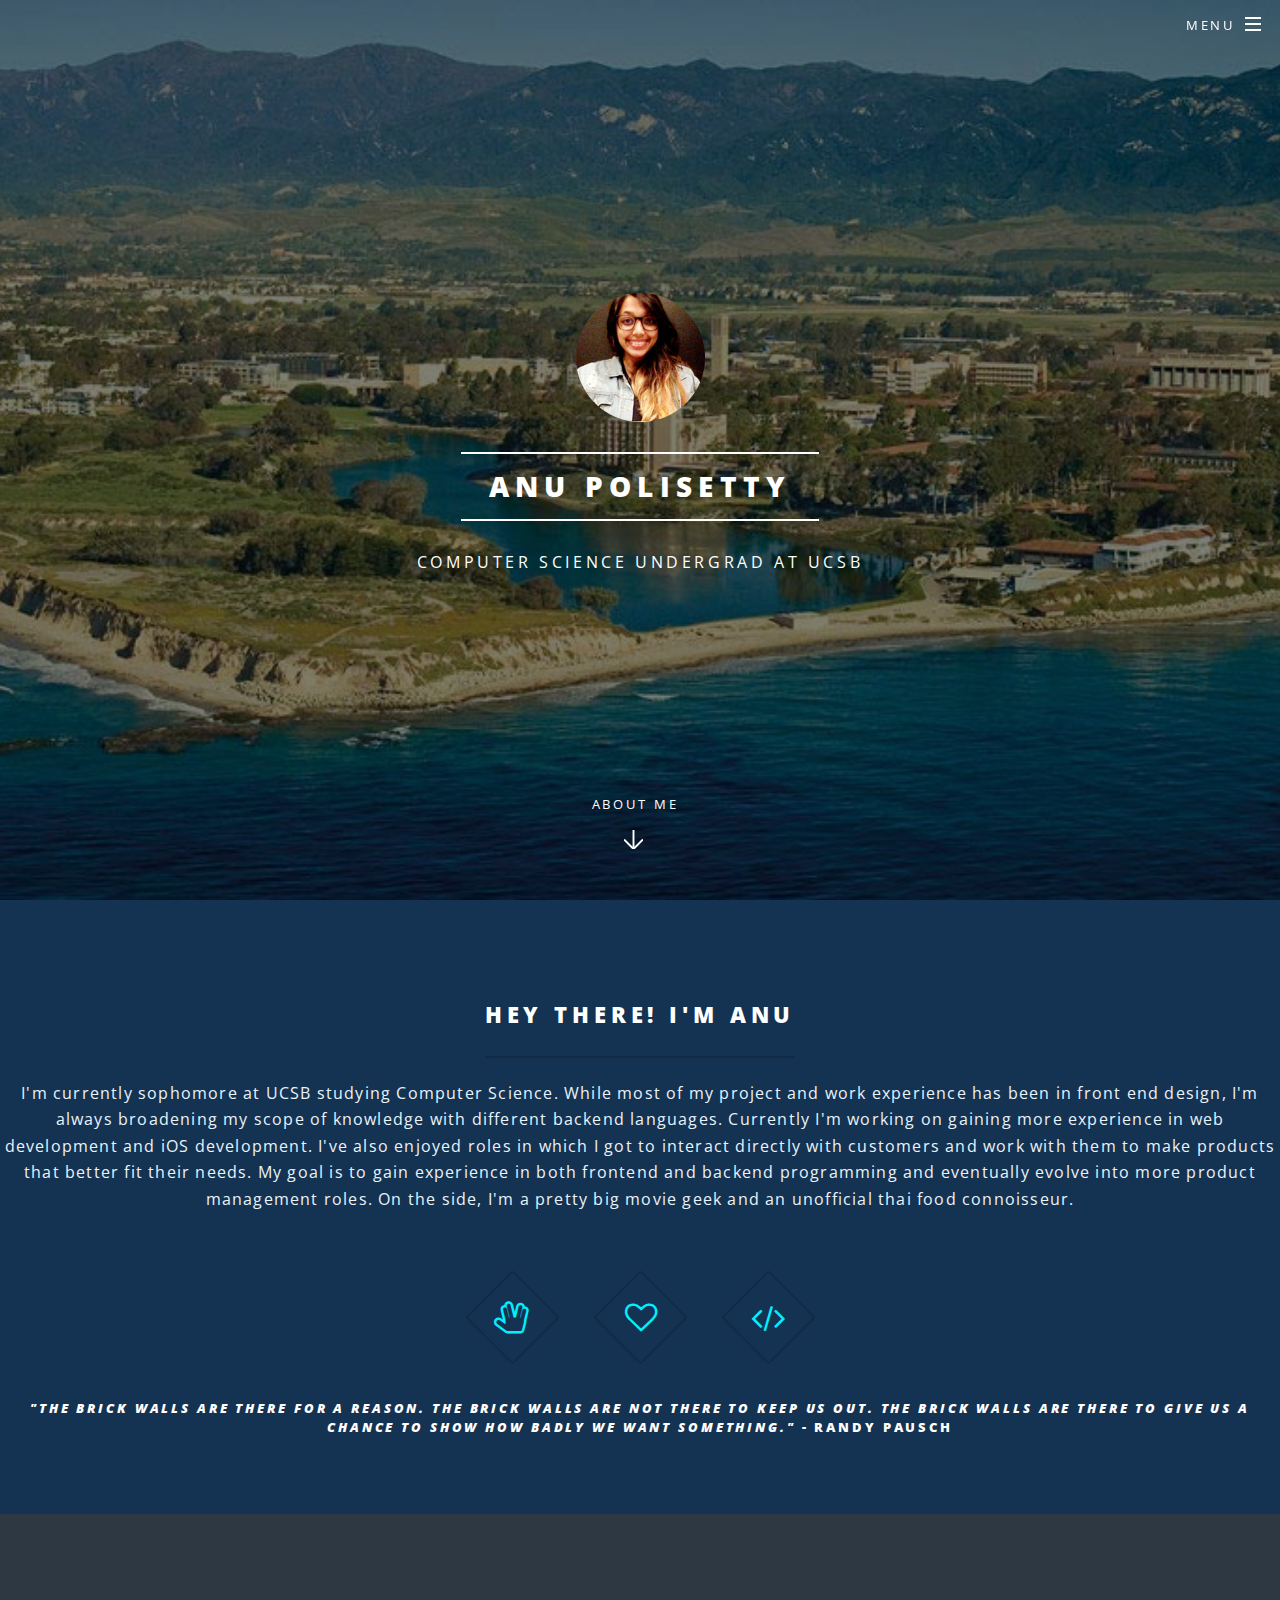
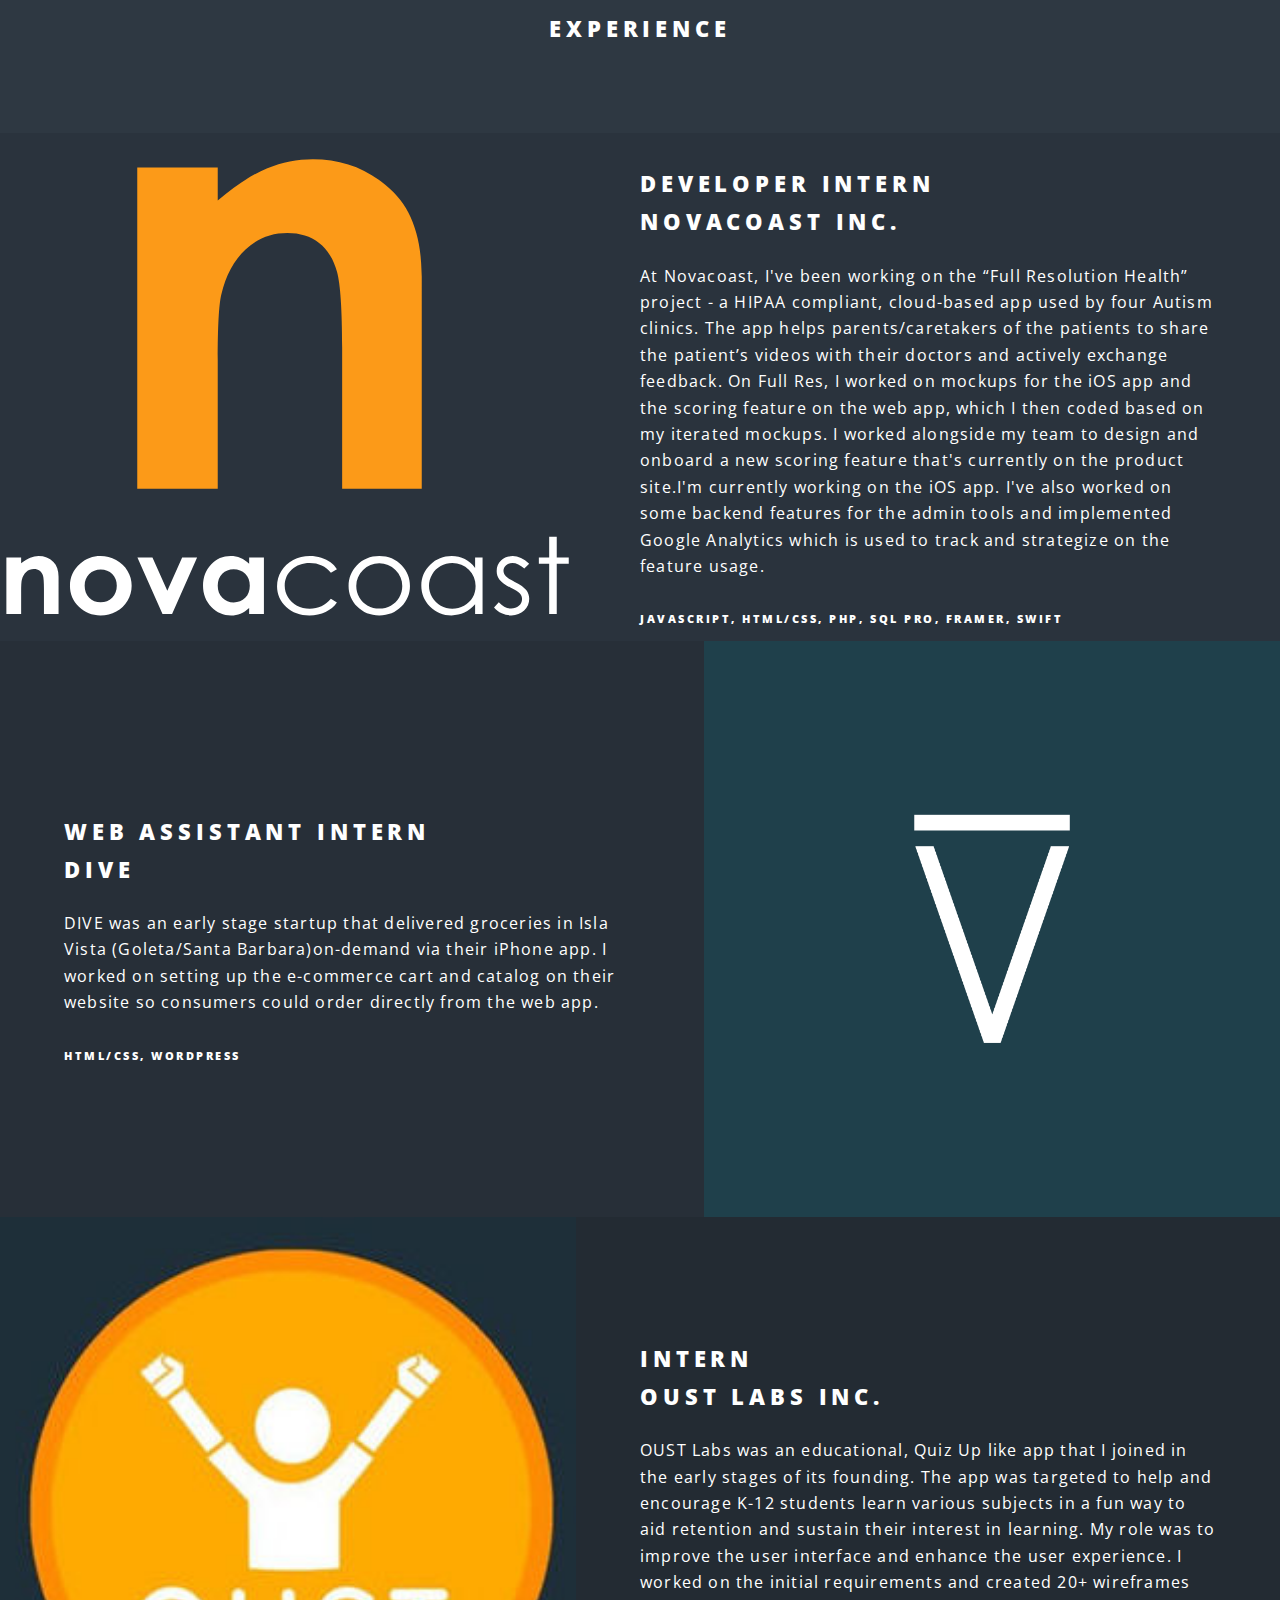
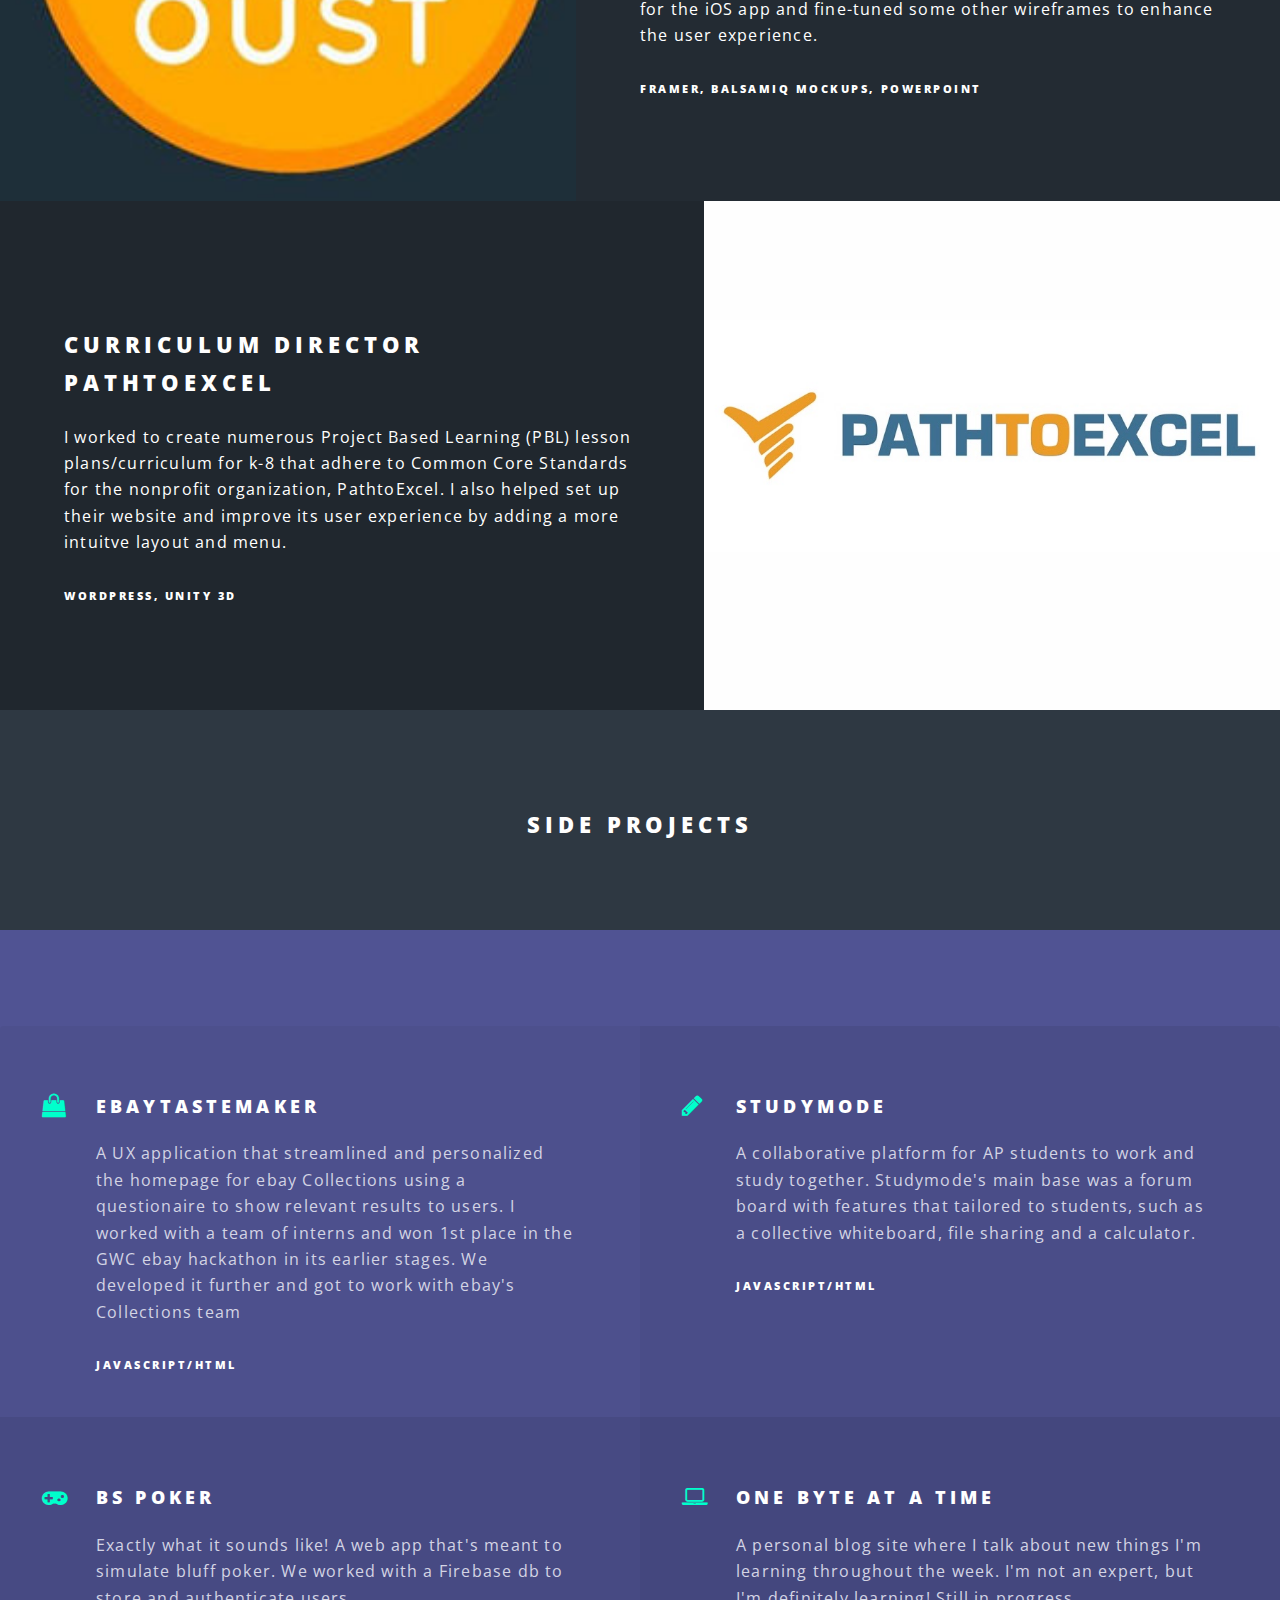
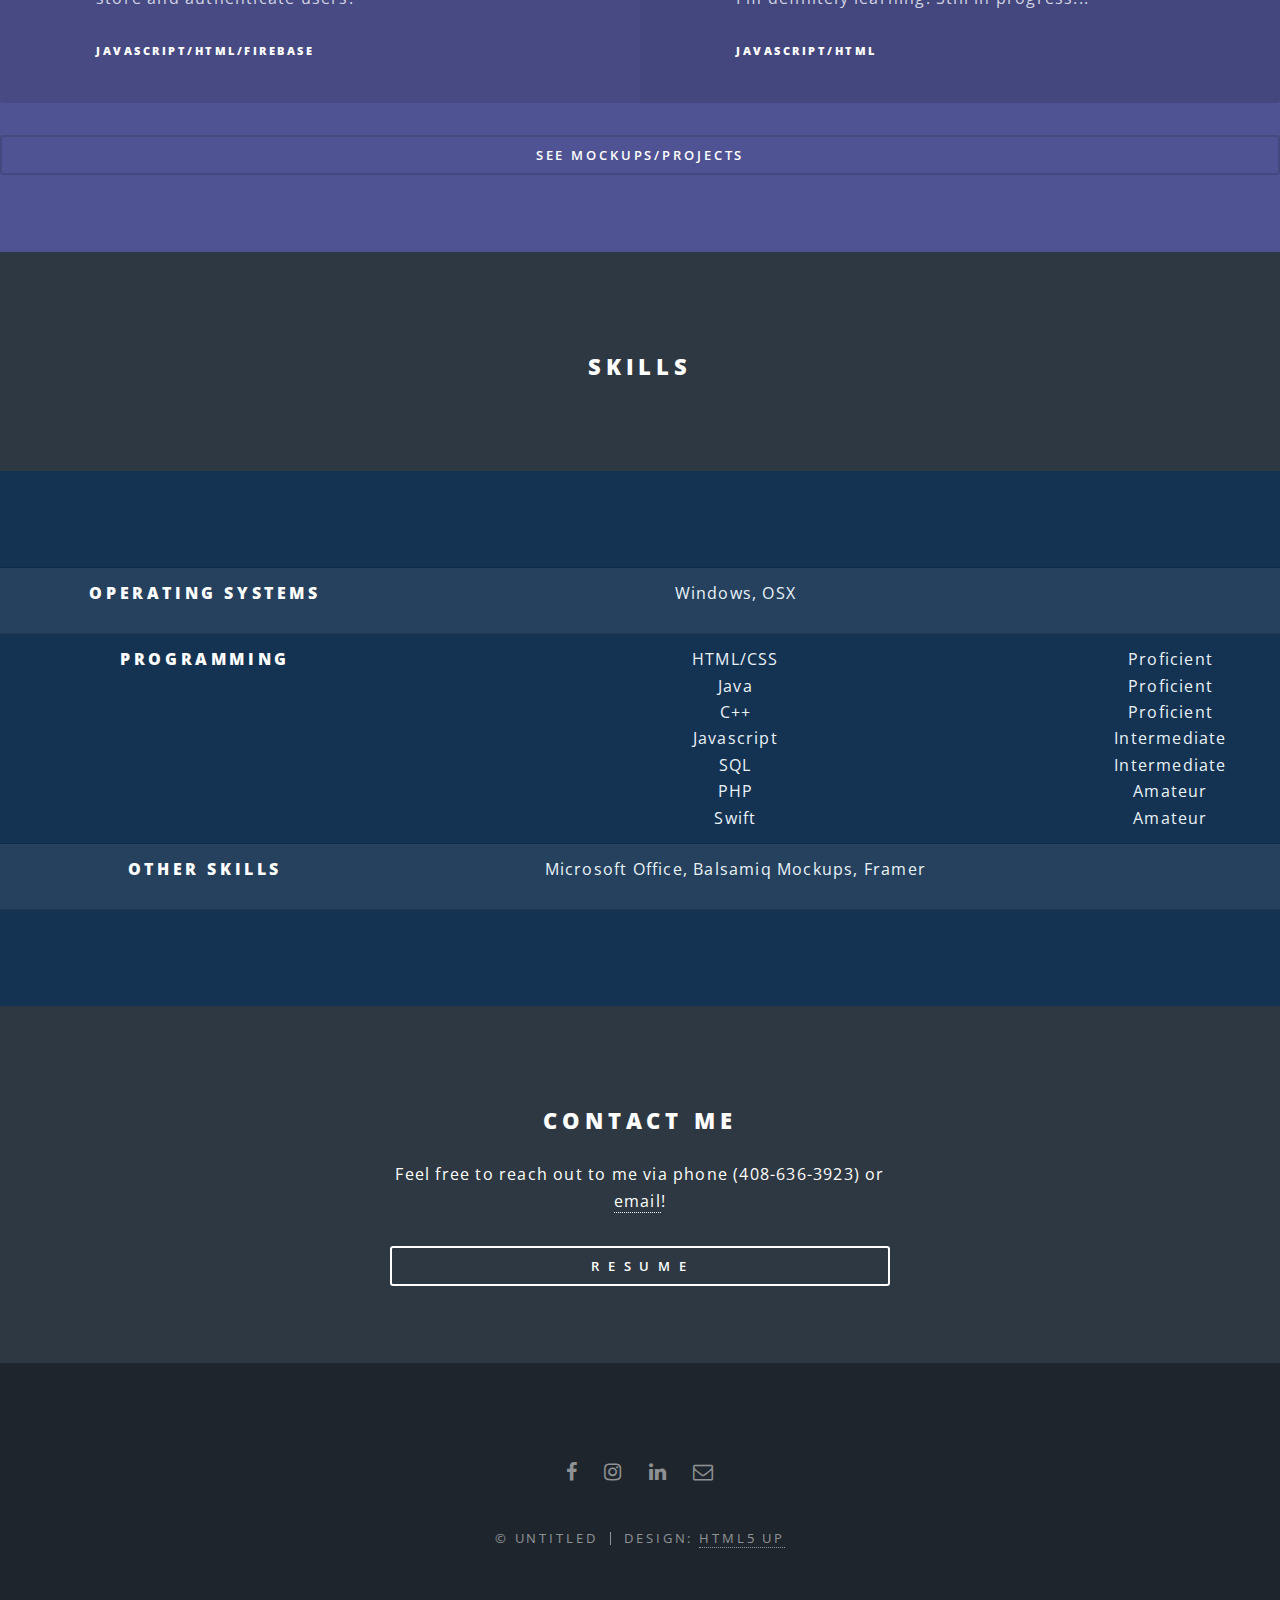
==== index.html @ 644228e7 "Small link change, grammar" ====
<!DOCTYPE HTML>
<!--
	Spectral by HTML5 UP
	html5up.net | @ajlkn
	Free for personal and commercial use under the CCA 3.0 license (html5up.net/license)
-->
<html>
	<head>
		<title>Anu Polisetty</title>
		<meta charset="utf-8" />
		<meta name="viewport" content="width=device-width, initial-scale=1" />
		<!--[if lte IE 8]><script src="assets/js/ie/html5shiv.js"></script><![endif]-->
		<link rel="stylesheet" href="assets/css/main.css" />
		<link rel="shortcut icon" type="image/x-icon" href="images/favicon-paper-plane-o.ico" />
		<!--[if lte IE 8]><link rel="stylesheet" href="assets/css/ie8.css" /><![endif]-->
		<!--[if lte IE 9]><link rel="stylesheet" href="assets/css/ie9.css" /><![endif]-->
	</head>
	<body class="landing">

		<!-- Page Wrapper -->
			<div id="page-wrapper">

				<!-- Header -->
					<header id="header" class="alt">
						<h1><a href="index.html">Anu Polisetty</a></h1>
						<nav id="nav">
							<ul>
								<li class="special">
									<a href="#menu" class="menuToggle"><span>Menu</span></a>
									<div id="menu">
										<ul>
											<li><a href="index.html">Home</a></li>
											<li><a href="#abtMe">About Me</a></li>
											<li><a href="#exp">Experience</a></li> <!--edit-->
											<li><a href="#sideProjects">Side Projects</a></li>
											<li><a href="#skills">Skills</a></li>
											<li><a href="examples.html"> Mockups/Projects</a></li>
											<li><a href="#contact">Contact me</a></li>
										</ul>
									</div>
								</li>
							</ul>
						</nav>
					</header>

				<!-- Banner -->

					
					<section id="banner">
						<div class="headerImg">
							<img id="headerImg" src="images/picMeRect.png"/>
						</div>
						<div class="inner">
							<h2>Anu Polisetty</h2>
							<p>Computer Science Undergrad at UCSB</p>
						</div>
						<a href="#aboutMe" class="more scrolly">About Me</a>
					</section>

				<!-- One -->
					<section id="abtMe" class="wrapper style1 special">
						<div class="inner">
							<header class="major">
								<h2>Hey there! I'm Anu</h2>
								<p>I'm currently sophomore at UCSB studying Computer Science. While most of my project and work experience has been in front end design, I'm always broadening my scope of knowledge with different backend languages. Currently I'm working on gaining more experience in web development and iOS development. I've also enjoyed roles in which I got to interact directly with customers and work with them to make products that better fit their needs. My goal is to gain experience in both frontend and backend programming and eventually evolve into more product management roles. On the side, I'm a pretty big movie geek and an unofficial thai food connoisseur.</p>
							</header>
							<ul class="icons major">
								<li><span class="icon fa-hand-spock-o major style2"><span class="label">Lorem</span></span></li>
								<li><span class="icon fa-heart-o major style2"><span class="label">Ipsum</span></span></li>
								<li><span class="icon fa-code major style2"><span class="label">Dolor</span></span></li>
							</ul>
							<h5><i>"The brick walls are there for a reason. The brick walls are not there to keep us out. The brick walls are there to give us a chance to show how badly we want something."</i> - Randy Pausch</h5>
						</div>
					</section>

				<!-- CTA - Experience -->
				<div id="exp">
					<section id="cta" class="wrapper style4">
								<h2 id="centerCTA"> Experience</h2>
	
					</section>
				</div>


				<!-- experience main -->
					<section class="wrapper alt style2">
						<section class="spotlight">
							<div class="image"><img src="images/novacoast.svg" alt="" /></div><div class="content">
								<h2>Developer Intern<br />
								Novacoast Inc.</h2>
								<p>At Novacoast, I've been working on the “Full Resolution Health” project - a HIPAA compliant, cloud-based app used by four Autism clinics. The app helps parents/caretakers of the patients to share the patient’s videos with their doctors and actively exchange feedback. On Full Res, I worked on mockups for the iOS app and the scoring feature on the web app, which I then coded based on my iterated mockups. I worked alongside my team to design and onboard a new scoring feature that's currently on the product site.I'm currently working on the iOS app. I've also worked on some backend features for the admin tools and implemented Google Analytics which is used to track and strategize on the feature usage.</p>
								<h6>Javascript, HTML/CSS, PHP, SQL Pro, Framer, Swift</h6>
							</div>
						</section>
						<section class="spotlight">
							<div class="image"><img src="images/dive.png" alt="" /></div><div class="content">
								<h2>Web Assistant Intern<br />
								DIVE</h2>
								<p>DIVE was an early stage startup that delivered groceries in Isla Vista (Goleta/Santa Barbara)on-demand via their iPhone app. I worked on setting up the e-commerce cart and catalog on their website so consumers could order directly from the web app.</p>
								<h6>HTML/CSS, Wordpress</h6>
							</div>
						</section>
						<section class="spotlight">
							<div class="image"><img src="images/oust.jpg" alt="" /></div><div class="content">
								<h2>Intern<br />
								OUST Labs Inc.</h2>
								<p>OUST Labs was an educational, Quiz Up like app that I joined in the early stages of its founding. The app was targeted to help and encourage K-12 students learn various subjects in a fun way to aid retention and sustain their interest in learning. My role was to improve the user interface and enhance the user experience. I worked on the initial requirements and created 20+ wireframes for the iOS app and fine-tuned some other wireframes to enhance the user experience.</p>
								<h6> Framer, Balsamiq Mockups, Powerpoint</h6>

							</div>
						</section>
						<section class="spotlight">
							<div class="image"><img src="images/pathtoexcel.jpeg" alt="" /></div><div class="content">
								<h2>Curriculum Director<br />
								PathtoExcel</h2>
								<p>I worked to create numerous Project Based Learning (PBL) lesson plans/curriculum for k-8 that adhere to Common Core Standards for the nonprofit organization, PathtoExcel. I also helped set up their website and improve its user experience by adding a more intuitve layout and menu.</p>
								<h6> Wordpress, Unity 3D </h6>
							</div>
						</section>
					</section>

				<!-- Three -->
				<div id="sideProjects">
					<section id="cta" class="wrapper style4">
								<h2 id="centerCTA">Side Projects</h2>

					</section>
				</div>

					<section id="sideProjects" class="wrapper style3 special">
						<div class="inner">
							<!-- <header class="major">
								<h2>Accumsan mus tortor nunc aliquet</h2>
								<p>Aliquam ut ex ut augue consectetur interdum. Donec amet imperdiet eleifend<br />
								fringilla tincidunt. Nullam dui leo Aenean mi ligula, rhoncus ullamcorper.</p>
							</header> -->
							<ul class="features">
								<li class="icon fa-shopping-bag">
									<h3>ebayTastemaker</h3>
									<p> A UX application that streamlined and personalized the homepage for ebay Collections using a questionaire to show relevant results to users. I worked with a team of interns and won 1st place in the GWC ebay hackathon in its earlier stages. We developed it further and got to work with ebay's Collections team </p>
									<h6>Javascript/HTML</h6>
								</li>
								<li class="icon fa-pencil">
									<h3>studymode</h3>
									<p>A collaborative platform for AP students to work and study together. Studymode's main base was a forum board with features that tailored to students, such as a collective whiteboard, file sharing and a calculator.</p>
									<h6>Javascript/HTML</h6>
								</li>
								<li class="icon fa-gamepad">
									<h3>BS Poker</h3>
									<p>Exactly what it sounds like! A web app that's meant to simulate bluff poker. We worked with a Firebase db to store and authenticate users.</p>
									<h6>Javascript/HTML/Firebase</h6>
								</li>
								<li class="icon fa-laptop">
									<h3>One Byte At A Time</h3>
									<p>A personal blog site where I talk about new things I'm learning throughout the week. I'm not an expert, but I'm definitely learning! Still in progress... </p>
									<h6>Javascript/HTML</h6>
								</li>
							</ul>
						</div>
						<a href="examples.html"class="button fit"> See Mockups/Projects</a>
					</section>

				<!--skills-->
				<div id="skills">
					<section id="cta" class="wrapper style4">
						<h2 id="centerCTA">Skills</h2>
					</section>
				</div>

				<section class="wrapper style1 special">
						<div class="inner">
							<table>
								<tr>
									<td><h4>Operating Systems</h4></td>
									<td id="leftie">
										Windows, OSX
									</td>
									<td>
									</td>
								</tr>
								<tr>
									<td><h4>Programming</h4></td>
									<td id="leftie">
										HTML/CSS<br />
										Java<br />
										C++<br/>
										Javascript<br />
										SQL<br />
										PHP <br />
										Swift<br />
									</td>
									<td id="leftie">
										Proficient <br />
										Proficient <br />
										Proficient <br />
										Intermediate <br />
										Intermediate <br />
										Amateur <br />
										Amateur <br />
									</td>
								</tr>
								<tr>
									<td><h4>Other Skills</h4></td>
									<td id="leftie">
										Microsoft Office, Balsamiq Mockups, Framer
									</td>
									<td>
									</td>
								</tr>
							</table>
						</div>
					</section>

				<!-- CTA - Contact -->
				<div id="contact">
					<section id="cta" class="wrapper style4">
								<h2 id="centerCTA">Contact Me</h2>
								<p id="centerCTA"> Feel free to reach out to me via phone (408-636-3923) or
								 <a href="mailto:anu.polisetty444@gmail.com">email</a>!</p> 

								 <a href="https://drive.google.com/file/d/0B5XjKYOiBMU9WVZhWVNaenlTRFk/view?usp=sharing" class= "button fit" id="centerCTA">R E S U M E</a>
					</section>
				</div>


				<!-- Footer -->
					<footer id="footer">
						<ul class="icons">
							<li><a href="https://www.facebook.com/anu.polisetty.9" class="icon fa-facebook"><span class="label">Facebook</span></a></li>
							<li><a href="https://www.instagram.com/anupolisetty/" class="icon fa-instagram"><span class="label">Instagram</span></a></li>
							<li><a href="https://www.linkedin.com/in/anu-polisetty/" class="icon fa-linkedin"><span class="label">LinkedIn</span></a></li>
							<li><a href="mailto:anu.polisetty444@egmail.com" class="icon fa-envelope-o"><span class="label">Email</span></a></li>
						</ul>
						<ul class="copyright">
							<li>&copy; Untitled</li><li>Design: <a href="http://html5up.net">HTML5 UP</a></li>
						</ul>
					</footer>

			</div>

		<!-- Scripts -->
			<script src="assets/js/jquery.min.js"></script>
			<script src="assets/js/jquery.scrollex.min.js"></script>
			<script src="assets/js/jquery.scrolly.min.js"></script>
			<script src="assets/js/skel.min.js"></script>
			<script src="assets/js/util.js"></script>
			<!--[if lte IE 8]><script src="assets/js/ie/respond.min.js"></script><![endif]-->
			<script src="assets/js/main.js"></script>

	</body>
</html>
---- assets/css/main.css ----
@import url(font-awesome.min.css);
@import url("https://fonts.googleapis.com/css?family=Open+Sans:400,400italic,600,600italic,800,800italic");

/*
	Spectral by HTML5 UP
	html5up.net | @ajlkn
	Free for personal and commercial use under the CCA 3.0 license (html5up.net/license)
*/

/* Reset */

	html, body, div, span, applet, object, iframe, h1, h2, h3, h4, h5, h6, p, blockquote, pre, a, abbr, acronym, address, big, cite, code, del, dfn, em, img, ins, kbd, q, s, samp, small, strike, strong, sub, sup, tt, var, b, u, i, center, dl, dt, dd, ol, ul, li, fieldset, form, label, legend, table, caption, tbody, tfoot, thead, tr, th, td, article, aside, canvas, details, embed, figure, figcaption, footer, header, hgroup, menu, nav, output, ruby, section, summary, time, mark, audio, video {
		margin: 0;
		padding: 0;
		border: 0;
		font-size: 100%;
		font: inherit;
		vertical-align: baseline;
	}

	article, aside, details, figcaption, figure, footer, header, hgroup, menu, nav, section {
		display: block;
	}

	body {
		line-height: 1;
	}

	ol, ul {
		list-style: none;
	}

	blockquote, q {
		quotes: none;
	}

	blockquote:before, blockquote:after, q:before, q:after {
		content: '';
		content: none;
	}

	table {
		border-collapse: collapse;
		border-spacing: 0;
	}

	body {
		-webkit-text-size-adjust: none;
	}

/* Box Model */

	*, *:before, *:after {
		-moz-box-sizing: border-box;
		-webkit-box-sizing: border-box;
		box-sizing: border-box;
	}

/* Grid */

	.row {
		border-bottom: solid 1px transparent;
		-moz-box-sizing: border-box;
		-webkit-box-sizing: border-box;
		box-sizing: border-box;
	}

	.row > * {
		float: left;
		-moz-box-sizing: border-box;
		-webkit-box-sizing: border-box;
		box-sizing: border-box;
	}

	.row:after, .row:before {
		content: '';
		display: block;
		clear: both;
		height: 0;
	}

	.row.uniform > * > :first-child {
		margin-top: 0;
	}

	.row.uniform > * > :last-child {
		margin-bottom: 0;
	}

	.row.\30 \25 > * {
		padding: 0 0 0 0em;
	}

	.row.\30 \25 {
		margin: 0 0 -1px 0em;
	}

	.row.uniform.\30 \25 > * {
		padding: 0em 0 0 0em;
	}

	.row.uniform.\30 \25 {
		margin: 0em 0 -1px 0em;
	}

	.row > * {
		padding: 0 0 0 1.5em;
	}

	.row {
		margin: 0 0 -1px -1.5em;
	}

	.row.uniform > * {
		padding: 1.5em 0 0 1.5em;
	}

	.row.uniform {
		margin: -1.5em 0 -1px -1.5em;
	}

	.row.\32 00\25 > * {
		padding: 0 0 0 3em;
	}

	.row.\32 00\25 {
		margin: 0 0 -1px -3em;
	}

	.row.uniform.\32 00\25 > * {
		padding: 3em 0 0 3em;
	}

	.row.uniform.\32 00\25 {
		margin: -3em 0 -1px -3em;
	}

	.row.\31 50\25 > * {
		padding: 0 0 0 2.25em;
	}

	.row.\31 50\25 {
		margin: 0 0 -1px -2.25em;
	}

	.row.uniform.\31 50\25 > * {
		padding: 2.25em 0 0 2.25em;
	}

	.row.uniform.\31 50\25 {
		margin: -2.25em 0 -1px -2.25em;
	}

	.row.\35 0\25 > * {
		padding: 0 0 0 0.75em;
	}

	.row.\35 0\25 {
		margin: 0 0 -1px -0.75em;
	}

	.row.uniform.\35 0\25 > * {
		padding: 0.75em 0 0 0.75em;
	}

	.row.uniform.\35 0\25 {
		margin: -0.75em 0 -1px -0.75em;
	}

	.row.\32 5\25 > * {
		padding: 0 0 0 0.375em;
	}

	.row.\32 5\25 {
		margin: 0 0 -1px -0.375em;
	}

	.row.uniform.\32 5\25 > * {
		padding: 0.375em 0 0 0.375em;
	}

	.row.uniform.\32 5\25 {
		margin: -0.375em 0 -1px -0.375em;
	}

	.\31 2u, .\31 2u\24 {
		width: 100%;
		clear: none;
		margin-left: 0;
	}

	.\31 1u, .\31 1u\24 {
		width: 91.6666666667%;
		clear: none;
		margin-left: 0;
	}

	.\31 0u, .\31 0u\24 {
		width: 83.3333333333%;
		clear: none;
		margin-left: 0;
	}

	.\39 u, .\39 u\24 {
		width: 75%;
		clear: none;
		margin-left: 0;
	}

	.\38 u, .\38 u\24 {
		width: 66.6666666667%;
		clear: none;
		margin-left: 0;
	}

	.\37 u, .\37 u\24 {
		width: 58.3333333333%;
		clear: none;
		margin-left: 0;
	}

	.\36 u, .\36 u\24 {
		width: 50%;
		clear: none;
		margin-left: 0;
	}

	.\35 u, .\35 u\24 {
		width: 41.6666666667%;
		clear: none;
		margin-left: 0;
	}

	.\34 u, .\34 u\24 {
		width: 33.3333333333%;
		clear: none;
		margin-left: 0;
	}

	.\33 u, .\33 u\24 {
		width: 25%;
		clear: none;
		margin-left: 0;
	}

	.\32 u, .\32 u\24 {
		width: 16.6666666667%;
		clear: none;
		margin-left: 0;
	}

	.\31 u, .\31 u\24 {
		width: 8.3333333333%;
		clear: none;
		margin-left: 0;
	}

	.\31 2u\24 + *,
	.\31 1u\24 + *,
	.\31 0u\24 + *,
	.\39 u\24 + *,
	.\38 u\24 + *,
	.\37 u\24 + *,
	.\36 u\24 + *,
	.\35 u\24 + *,
	.\34 u\24 + *,
	.\33 u\24 + *,
	.\32 u\24 + *,
	.\31 u\24 + * {
		clear: left;
	}

	.\-11u {
		margin-left: 91.66667%;
	}

	.\-10u {
		margin-left: 83.33333%;
	}

	.\-9u {
		margin-left: 75%;
	}

	.\-8u {
		margin-left: 66.66667%;
	}

	.\-7u {
		margin-left: 58.33333%;
	}

	.\-6u {
		margin-left: 50%;
	}

	.\-5u {
		margin-left: 41.66667%;
	}

	.\-4u {
		margin-left: 33.33333%;
	}

	.\-3u {
		margin-left: 25%;
	}

	.\-2u {
		margin-left: 16.66667%;
	}

	.\-1u {
		margin-left: 8.33333%;
	}

	@media screen and (max-width: 1680px) {

		.row > * {
			padding: 0 0 0 1.5em;
		}

		.row {
			margin: 0 0 -1px -1.5em;
		}

		.row.uniform > * {
			padding: 1.5em 0 0 1.5em;
		}

		.row.uniform {
			margin: -1.5em 0 -1px -1.5em;
		}

		.row.\32 00\25 > * {
			padding: 0 0 0 3em;
		}

		.row.\32 00\25 {
			margin: 0 0 -1px -3em;
		}

		.row.uniform.\32 00\25 > * {
			padding: 3em 0 0 3em;
		}

		.row.uniform.\32 00\25 {
			margin: -3em 0 -1px -3em;
		}

		.row.\31 50\25 > * {
			padding: 0 0 0 2.25em;
		}

		.row.\31 50\25 {
			margin: 0 0 -1px -2.25em;
		}

		.row.uniform.\31 50\25 > * {
			padding: 2.25em 0 0 2.25em;
		}

		.row.uniform.\31 50\25 {
			margin: -2.25em 0 -1px -2.25em;
		}

		.row.\35 0\25 > * {
			padding: 0 0 0 0.75em;
		}

		.row.\35 0\25 {
			margin: 0 0 -1px -0.75em;
		}

		.row.uniform.\35 0\25 > * {
			padding: 0.75em 0 0 0.75em;
		}

		.row.uniform.\35 0\25 {
			margin: -0.75em 0 -1px -0.75em;
		}

		.row.\32 5\25 > * {
			padding: 0 0 0 0.375em;
		}

		.row.\32 5\25 {
			margin: 0 0 -1px -0.375em;
		}

		.row.uniform.\32 5\25 > * {
			padding: 0.375em 0 0 0.375em;
		}

		.row.uniform.\32 5\25 {
			margin: -0.375em 0 -1px -0.375em;
		}

		.\31 2u\28xlarge\29, .\31 2u\24\28xlarge\29 {
			width: 100%;
			clear: none;
			margin-left: 0;
		}

		.\31 1u\28xlarge\29, .\31 1u\24\28xlarge\29 {
			width: 91.6666666667%;
			clear: none;
			margin-left: 0;
		}

		.\31 0u\28xlarge\29, .\31 0u\24\28xlarge\29 {
			width: 83.3333333333%;
			clear: none;
			margin-left: 0;
		}

		.\39 u\28xlarge\29, .\39 u\24\28xlarge\29 {
			width: 75%;
			clear: none;
			margin-left: 0;
		}

		.\38 u\28xlarge\29, .\38 u\24\28xlarge\29 {
			width: 66.6666666667%;
			clear: none;
			margin-left: 0;
		}

		.\37 u\28xlarge\29, .\37 u\24\28xlarge\29 {
			width: 58.3333333333%;
			clear: none;
			margin-left: 0;
		}

		.\36 u\28xlarge\29, .\36 u\24\28xlarge\29 {
			width: 50%;
			clear: none;
			margin-left: 0;
		}

		.\35 u\28xlarge\29, .\35 u\24\28xlarge\29 {
			width: 41.6666666667%;
			clear: none;
			margin-left: 0;
		}

		.\34 u\28xlarge\29, .\34 u\24\28xlarge\29 {
			width: 33.3333333333%;
			clear: none;
			margin-left: 0;
		}

		.\33 u\28xlarge\29, .\33 u\24\28xlarge\29 {
			width: 25%;
			clear: none;
			margin-left: 0;
		}

		.\32 u\28xlarge\29, .\32 u\24\28xlarge\29 {
			width: 16.6666666667%;
			clear: none;
			margin-left: 0;
		}

		.\31 u\28xlarge\29, .\31 u\24\28xlarge\29 {
			width: 8.3333333333%;
			clear: none;
			margin-left: 0;
		}

		.\31 2u\24\28xlarge\29 + *,
		.\31 1u\24\28xlarge\29 + *,
		.\31 0u\24\28xlarge\29 + *,
		.\39 u\24\28xlarge\29 + *,
		.\38 u\24\28xlarge\29 + *,
		.\37 u\24\28xlarge\29 + *,
		.\36 u\24\28xlarge\29 + *,
		.\35 u\24\28xlarge\29 + *,
		.\34 u\24\28xlarge\29 + *,
		.\33 u\24\28xlarge\29 + *,
		.\32 u\24\28xlarge\29 + *,
		.\31 u\24\28xlarge\29 + * {
			clear: left;
		}

		.\-11u\28xlarge\29 {
			margin-left: 91.66667%;
		}

		.\-10u\28xlarge\29 {
			margin-left: 83.33333%;
		}

		.\-9u\28xlarge\29 {
			margin-left: 75%;
		}

		.\-8u\28xlarge\29 {
			margin-left: 66.66667%;
		}

		.\-7u\28xlarge\29 {
			margin-left: 58.33333%;
		}

		.\-6u\28xlarge\29 {
			margin-left: 50%;
		}

		.\-5u\28xlarge\29 {
			margin-left: 41.66667%;
		}

		.\-4u\28xlarge\29 {
			margin-left: 33.33333%;
		}

		.\-3u\28xlarge\29 {
			margin-left: 25%;
		}

		.\-2u\28xlarge\29 {
			margin-left: 16.66667%;
		}

		.\-1u\28xlarge\29 {
			margin-left: 8.33333%;
		}

	}

	@media screen and (max-width: 1280px) {

		.row > * {
			padding: 0 0 0 1.5em;
		}

		.row {
			margin: 0 0 -1px -1.5em;
		}

		.row.uniform > * {
			padding: 1.5em 0 0 1.5em;
		}

		.row.uniform {
			margin: -1.5em 0 -1px -1.5em;
		}

		.row.\32 00\25 > * {
			padding: 0 0 0 3em;
		}

		.row.\32 00\25 {
			margin: 0 0 -1px -3em;
		}

		.row.uniform.\32 00\25 > * {
			padding: 3em 0 0 3em;
		}

		.row.uniform.\32 00\25 {
			margin: -3em 0 -1px -3em;
		}

		.row.\31 50\25 > * {
			padding: 0 0 0 2.25em;
		}

		.row.\31 50\25 {
			margin: 0 0 -1px -2.25em;
		}

		.row.uniform.\31 50\25 > * {
			padding: 2.25em 0 0 2.25em;
		}

		.row.uniform.\31 50\25 {
			margin: -2.25em 0 -1px -2.25em;
		}

		.row.\35 0\25 > * {
			padding: 0 0 0 0.75em;
		}

		.row.\35 0\25 {
			margin: 0 0 -1px -0.75em;
		}

		.row.uniform.\35 0\25 > * {
			padding: 0.75em 0 0 0.75em;
		}

		.row.uniform.\35 0\25 {
			margin: -0.75em 0 -1px -0.75em;
		}

		.row.\32 5\25 > * {
			padding: 0 0 0 0.375em;
		}

		.row.\32 5\25 {
			margin: 0 0 -1px -0.375em;
		}

		.row.uniform.\32 5\25 > * {
			padding: 0.375em 0 0 0.375em;
		}

		.row.uniform.\32 5\25 {
			margin: -0.375em 0 -1px -0.375em;
		}

		.\31 2u\28large\29, .\31 2u\24\28large\29 {
			width: 100%;
			clear: none;
			margin-left: 0;
		}

		.\31 1u\28large\29, .\31 1u\24\28large\29 {
			width: 91.6666666667%;
			clear: none;
			margin-left: 0;
		}

		.\31 0u\28large\29, .\31 0u\24\28large\29 {
			width: 83.3333333333%;
			clear: none;
			margin-left: 0;
		}

		.\39 u\28large\29, .\39 u\24\28large\29 {
			width: 75%;
			clear: none;
			margin-left: 0;
		}

		.\38 u\28large\29, .\38 u\24\28large\29 {
			width: 66.6666666667%;
			clear: none;
			margin-left: 0;
		}

		.\37 u\28large\29, .\37 u\24\28large\29 {
			width: 58.3333333333%;
			clear: none;
			margin-left: 0;
		}

		.\36 u\28large\29, .\36 u\24\28large\29 {
			width: 50%;
			clear: none;
			margin-left: 0;
		}

		.\35 u\28large\29, .\35 u\24\28large\29 {
			width: 41.6666666667%;
			clear: none;
			margin-left: 0;
		}

		.\34 u\28large\29, .\34 u\24\28large\29 {
			width: 33.3333333333%;
			clear: none;
			margin-left: 0;
		}

		.\33 u\28large\29, .\33 u\24\28large\29 {
			width: 25%;
			clear: none;
			margin-left: 0;
		}

		.\32 u\28large\29, .\32 u\24\28large\29 {
			width: 16.6666666667%;
			clear: none;
			margin-left: 0;
		}

		.\31 u\28large\29, .\31 u\24\28large\29 {
			width: 8.3333333333%;
			clear: none;
			margin-left: 0;
		}

		.\31 2u\24\28large\29 + *,
		.\31 1u\24\28large\29 + *,
		.\31 0u\24\28large\29 + *,
		.\39 u\24\28large\29 + *,
		.\38 u\24\28large\29 + *,
		.\37 u\24\28large\29 + *,
		.\36 u\24\28large\29 + *,
		.\35 u\24\28large\29 + *,
		.\34 u\24\28large\29 + *,
		.\33 u\24\28large\29 + *,
		.\32 u\24\28large\29 + *,
		.\31 u\24\28large\29 + * {
			clear: left;
		}

		.\-11u\28large\29 {
			margin-left: 91.66667%;
		}

		.\-10u\28large\29 {
			margin-left: 83.33333%;
		}

		.\-9u\28large\29 {
			margin-left: 75%;
		}

		.\-8u\28large\29 {
			margin-left: 66.66667%;
		}

		.\-7u\28large\29 {
			margin-left: 58.33333%;
		}

		.\-6u\28large\29 {
			margin-left: 50%;
		}

		.\-5u\28large\29 {
			margin-left: 41.66667%;
		}

		.\-4u\28large\29 {
			margin-left: 33.33333%;
		}

		.\-3u\28large\29 {
			margin-left: 25%;
		}

		.\-2u\28large\29 {
			margin-left: 16.66667%;
		}

		.\-1u\28large\29 {
			margin-left: 8.33333%;
		}

	}

	@media screen and (max-width: 980px) {

		.row > * {
			padding: 0 0 0 1.5em;
		}

		.row {
			margin: 0 0 -1px -1.5em;
		}

		.row.uniform > * {
			padding: 1.5em 0 0 1.5em;
		}

		.row.uniform {
			margin: -1.5em 0 -1px -1.5em;
		}

		.row.\32 00\25 > * {
			padding: 0 0 0 3em;
		}

		.row.\32 00\25 {
			margin: 0 0 -1px -3em;
		}

		.row.uniform.\32 00\25 > * {
			padding: 3em 0 0 3em;
		}

		.row.uniform.\32 00\25 {
			margin: -3em 0 -1px -3em;
		}

		.row.\31 50\25 > * {
			padding: 0 0 0 2.25em;
		}

		.row.\31 50\25 {
			margin: 0 0 -1px -2.25em;
		}

		.row.uniform.\31 50\25 > * {
			padding: 2.25em 0 0 2.25em;
		}

		.row.uniform.\31 50\25 {
			margin: -2.25em 0 -1px -2.25em;
		}

		.row.\35 0\25 > * {
			padding: 0 0 0 0.75em;
		}

		.row.\35 0\25 {
			margin: 0 0 -1px -0.75em;
		}

		.row.uniform.\35 0\25 > * {
			padding: 0.75em 0 0 0.75em;
		}

		.row.uniform.\35 0\25 {
			margin: -0.75em 0 -1px -0.75em;
		}

		.row.\32 5\25 > * {
			padding: 0 0 0 0.375em;
		}

		.row.\32 5\25 {
			margin: 0 0 -1px -0.375em;
		}

		.row.uniform.\32 5\25 > * {
			padding: 0.375em 0 0 0.375em;
		}

		.row.uniform.\32 5\25 {
			margin: -0.375em 0 -1px -0.375em;
		}

		.\31 2u\28medium\29, .\31 2u\24\28medium\29 {
			width: 100%;
			clear: none;
			margin-left: 0;
		}

		.\31 1u\28medium\29, .\31 1u\24\28medium\29 {
			width: 91.6666666667%;
			clear: none;
			margin-left: 0;
		}

		.\31 0u\28medium\29, .\31 0u\24\28medium\29 {
			width: 83.3333333333%;
			clear: none;
			margin-left: 0;
		}

		.\39 u\28medium\29, .\39 u\24\28medium\29 {
			width: 75%;
			clear: none;
			margin-left: 0;
		}

		.\38 u\28medium\29, .\38 u\24\28medium\29 {
			width: 66.6666666667%;
			clear: none;
			margin-left: 0;
		}

		.\37 u\28medium\29, .\37 u\24\28medium\29 {
			width: 58.3333333333%;
			clear: none;
			margin-left: 0;
		}

		.\36 u\28medium\29, .\36 u\24\28medium\29 {
			width: 50%;
			clear: none;
			margin-left: 0;
		}

		.\35 u\28medium\29, .\35 u\24\28medium\29 {
			width: 41.6666666667%;
			clear: none;
			margin-left: 0;
		}

		.\34 u\28medium\29, .\34 u\24\28medium\29 {
			width: 33.3333333333%;
			clear: none;
			margin-left: 0;
		}

		.\33 u\28medium\29, .\33 u\24\28medium\29 {
			width: 25%;
			clear: none;
			margin-left: 0;
		}

		.\32 u\28medium\29, .\32 u\24\28medium\29 {
			width: 16.6666666667%;
			clear: none;
			margin-left: 0;
		}

		.\31 u\28medium\29, .\31 u\24\28medium\29 {
			width: 8.3333333333%;
			clear: none;
			margin-left: 0;
		}

		.\31 2u\24\28medium\29 + *,
		.\31 1u\24\28medium\29 + *,
		.\31 0u\24\28medium\29 + *,
		.\39 u\24\28medium\29 + *,
		.\38 u\24\28medium\29 + *,
		.\37 u\24\28medium\29 + *,
		.\36 u\24\28medium\29 + *,
		.\35 u\24\28medium\29 + *,
		.\34 u\24\28medium\29 + *,
		.\33 u\24\28medium\29 + *,
		.\32 u\24\28medium\29 + *,
		.\31 u\24\28medium\29 + * {
			clear: left;
		}

		.\-11u\28medium\29 {
			margin-left: 91.66667%;
		}

		.\-10u\28medium\29 {
			margin-left: 83.33333%;
		}

		.\-9u\28medium\29 {
			margin-left: 75%;
		}

		.\-8u\28medium\29 {
			margin-left: 66.66667%;
		}

		.\-7u\28medium\29 {
			margin-left: 58.33333%;
		}

		.\-6u\28medium\29 {
			margin-left: 50%;
		}

		.\-5u\28medium\29 {
			margin-left: 41.66667%;
		}

		.\-4u\28medium\29 {
			margin-left: 33.33333%;
		}

		.\-3u\28medium\29 {
			margin-left: 25%;
		}

		.\-2u\28medium\29 {
			margin-left: 16.66667%;
		}

		.\-1u\28medium\29 {
			margin-left: 8.33333%;
		}

	}

	@media screen and (max-width: 736px) {

		.row > * {
			padding: 0 0 0 1.5em;
		}

		.row {
			margin: 0 0 -1px -1.5em;
		}

		.row.uniform > * {
			padding: 1.5em 0 0 1.5em;
		}

		.row.uniform {
			margin: -1.5em 0 -1px -1.5em;
		}

		.row.\32 00\25 > * {
			padding: 0 0 0 3em;
		}

		.row.\32 00\25 {
			margin: 0 0 -1px -3em;
		}

		.row.uniform.\32 00\25 > * {
			padding: 3em 0 0 3em;
		}

		.row.uniform.\32 00\25 {
			margin: -3em 0 -1px -3em;
		}

		.row.\31 50\25 > * {
			padding: 0 0 0 2.25em;
		}

		.row.\31 50\25 {
			margin: 0 0 -1px -2.25em;
		}

		.row.uniform.\31 50\25 > * {
			padding: 2.25em 0 0 2.25em;
		}

		.row.uniform.\31 50\25 {
			margin: -2.25em 0 -1px -2.25em;
		}

		.row.\35 0\25 > * {
			padding: 0 0 0 0.75em;
		}

		.row.\35 0\25 {
			margin: 0 0 -1px -0.75em;
		}

		.row.uniform.\35 0\25 > * {
			padding: 0.75em 0 0 0.75em;
		}

		.row.uniform.\35 0\25 {
			margin: -0.75em 0 -1px -0.75em;
		}

		.row.\32 5\25 > * {
			padding: 0 0 0 0.375em;
		}

		.row.\32 5\25 {
			margin: 0 0 -1px -0.375em;
		}

		.row.uniform.\32 5\25 > * {
			padding: 0.375em 0 0 0.375em;
		}

		.row.uniform.\32 5\25 {
			margin: -0.375em 0 -1px -0.375em;
		}

		.\31 2u\28small\29, .\31 2u\24\28small\29 {
			width: 100%;
			clear: none;
			margin-left: 0;
		}

		.\31 1u\28small\29, .\31 1u\24\28small\29 {
			width: 91.6666666667%;
			clear: none;
			margin-left: 0;
		}

		.\31 0u\28small\29, .\31 0u\24\28small\29 {
			width: 83.3333333333%;
			clear: none;
			margin-left: 0;
		}

		.\39 u\28small\29, .\39 u\24\28small\29 {
			width: 75%;
			clear: none;
			margin-left: 0;
		}

		.\38 u\28small\29, .\38 u\24\28small\29 {
			width: 66.6666666667%;
			clear: none;
			margin-left: 0;
		}

		.\37 u\28small\29, .\37 u\24\28small\29 {
			width: 58.3333333333%;
			clear: none;
			margin-left: 0;
		}

		.\36 u\28small\29, .\36 u\24\28small\29 {
			width: 50%;
			clear: none;
			margin-left: 0;
		}

		.\35 u\28small\29, .\35 u\24\28small\29 {
			width: 41.6666666667%;
			clear: none;
			margin-left: 0;
		}

		.\34 u\28small\29, .\34 u\24\28small\29 {
			width: 33.3333333333%;
			clear: none;
			margin-left: 0;
		}

		.\33 u\28small\29, .\33 u\24\28small\29 {
			width: 25%;
			clear: none;
			margin-left: 0;
		}

		.\32 u\28small\29, .\32 u\24\28small\29 {
			width: 16.6666666667%;
			clear: none;
			margin-left: 0;
		}

		.\31 u\28small\29, .\31 u\24\28small\29 {
			width: 8.3333333333%;
			clear: none;
			margin-left: 0;
		}

		.\31 2u\24\28small\29 + *,
		.\31 1u\24\28small\29 + *,
		.\31 0u\24\28small\29 + *,
		.\39 u\24\28small\29 + *,
		.\38 u\24\28small\29 + *,
		.\37 u\24\28small\29 + *,
		.\36 u\24\28small\29 + *,
		.\35 u\24\28small\29 + *,
		.\34 u\24\28small\29 + *,
		.\33 u\24\28small\29 + *,
		.\32 u\24\28small\29 + *,
		.\31 u\24\28small\29 + * {
			clear: left;
		}

		.\-11u\28small\29 {
			margin-left: 91.66667%;
		}

		.\-10u\28small\29 {
			margin-left: 83.33333%;
		}

		.\-9u\28small\29 {
			margin-left: 75%;
		}

		.\-8u\28small\29 {
			margin-left: 66.66667%;
		}

		.\-7u\28small\29 {
			margin-left: 58.33333%;
		}

		.\-6u\28small\29 {
			margin-left: 50%;
		}

		.\-5u\28small\29 {
			margin-left: 41.66667%;
		}

		.\-4u\28small\29 {
			margin-left: 33.33333%;
		}

		.\-3u\28small\29 {
			margin-left: 25%;
		}

		.\-2u\28small\29 {
			margin-left: 16.66667%;
		}

		.\-1u\28small\29 {
			margin-left: 8.33333%;
		}

	}

	@media screen and (max-width: 480px) {

		.row > * {
			padding: 0 0 0 1.5em;
		}

		.row {
			margin: 0 0 -1px -1.5em;
		}

		.row.uniform > * {
			padding: 1.5em 0 0 1.5em;
		}

		.row.uniform {
			margin: -1.5em 0 -1px -1.5em;
		}

		.row.\32 00\25 > * {
			padding: 0 0 0 3em;
		}

		.row.\32 00\25 {
			margin: 0 0 -1px -3em;
		}

		.row.uniform.\32 00\25 > * {
			padding: 3em 0 0 3em;
		}

		.row.uniform.\32 00\25 {
			margin: -3em 0 -1px -3em;
		}

		.row.\31 50\25 > * {
			padding: 0 0 0 2.25em;
		}

		.row.\31 50\25 {
			margin: 0 0 -1px -2.25em;
		}

		.row.uniform.\31 50\25 > * {
			padding: 2.25em 0 0 2.25em;
		}

		.row.uniform.\31 50\25 {
			margin: -2.25em 0 -1px -2.25em;
		}

		.row.\35 0\25 > * {
			padding: 0 0 0 0.75em;
		}

		.row.\35 0\25 {
			margin: 0 0 -1px -0.75em;
		}

		.row.uniform.\35 0\25 > * {
			padding: 0.75em 0 0 0.75em;
		}

		.row.uniform.\35 0\25 {
			margin: -0.75em 0 -1px -0.75em;
		}

		.row.\32 5\25 > * {
			padding: 0 0 0 0.375em;
		}

		.row.\32 5\25 {
			margin: 0 0 -1px -0.375em;
		}

		.row.uniform.\32 5\25 > * {
			padding: 0.375em 0 0 0.375em;
		}

		.row.uniform.\32 5\25 {
			margin: -0.375em 0 -1px -0.375em;
		}

		.\31 2u\28xsmall\29, .\31 2u\24\28xsmall\29 {
			width: 100%;
			clear: none;
			margin-left: 0;
		}

		.\31 1u\28xsmall\29, .\31 1u\24\28xsmall\29 {
			width: 91.6666666667%;
			clear: none;
			margin-left: 0;
		}

		.\31 0u\28xsmall\29, .\31 0u\24\28xsmall\29 {
			width: 83.3333333333%;
			clear: none;
			margin-left: 0;
		}

		.\39 u\28xsmall\29, .\39 u\24\28xsmall\29 {
			width: 75%;
			clear: none;
			margin-left: 0;
		}

		.\38 u\28xsmall\29, .\38 u\24\28xsmall\29 {
			width: 66.6666666667%;
			clear: none;
			margin-left: 0;
		}

		.\37 u\28xsmall\29, .\37 u\24\28xsmall\29 {
			width: 58.3333333333%;
			clear: none;
			margin-left: 0;
		}

		.\36 u\28xsmall\29, .\36 u\24\28xsmall\29 {
			width: 50%;
			clear: none;
			margin-left: 0;
		}

		.\35 u\28xsmall\29, .\35 u\24\28xsmall\29 {
			width: 41.6666666667%;
			clear: none;
			margin-left: 0;
		}

		.\34 u\28xsmall\29, .\34 u\24\28xsmall\29 {
			width: 33.3333333333%;
			clear: none;
			margin-left: 0;
		}

		.\33 u\28xsmall\29, .\33 u\24\28xsmall\29 {
			width: 25%;
			clear: none;
			margin-left: 0;
		}

		.\32 u\28xsmall\29, .\32 u\24\28xsmall\29 {
			width: 16.6666666667%;
			clear: none;
			margin-left: 0;
		}

		.\31 u\28xsmall\29, .\31 u\24\28xsmall\29 {
			width: 8.3333333333%;
			clear: none;
			margin-left: 0;
		}

		.\31 2u\24\28xsmall\29 + *,
		.\31 1u\24\28xsmall\29 + *,
		.\31 0u\24\28xsmall\29 + *,
		.\39 u\24\28xsmall\29 + *,
		.\38 u\24\28xsmall\29 + *,
		.\37 u\24\28xsmall\29 + *,
		.\36 u\24\28xsmall\29 + *,
		.\35 u\24\28xsmall\29 + *,
		.\34 u\24\28xsmall\29 + *,
		.\33 u\24\28xsmall\29 + *,
		.\32 u\24\28xsmall\29 + *,
		.\31 u\24\28xsmall\29 + * {
			clear: left;
		}

		.\-11u\28xsmall\29 {
			margin-left: 91.66667%;
		}

		.\-10u\28xsmall\29 {
			margin-left: 83.33333%;
		}

		.\-9u\28xsmall\29 {
			margin-left: 75%;
		}

		.\-8u\28xsmall\29 {
			margin-left: 66.66667%;
		}

		.\-7u\28xsmall\29 {
			margin-left: 58.33333%;
		}

		.\-6u\28xsmall\29 {
			margin-left: 50%;
		}

		.\-5u\28xsmall\29 {
			margin-left: 41.66667%;
		}

		.\-4u\28xsmall\29 {
			margin-left: 33.33333%;
		}

		.\-3u\28xsmall\29 {
			margin-left: 25%;
		}

		.\-2u\28xsmall\29 {
			margin-left: 16.66667%;
		}

		.\-1u\28xsmall\29 {
			margin-left: 8.33333%;
		}

	}

/* Basic */

	@-ms-viewport {
		width: device-width;
	}

	body {
		background: #2e3842;
	}

		body.is-loading *, body.is-loading *:before, body.is-loading *:after {
			-moz-animation: none !important;
			-webkit-animation: none !important;
			-ms-animation: none !important;
			animation: none !important;
			-moz-transition: none !important;
			-webkit-transition: none !important;
			-ms-transition: none !important;
			transition: none !important;
		}

	body, input, select, textarea {
		color: #fff;
		font-family: "Open Sans", Helvetica, sans-serif;
		font-size: 15pt;
		font-weight: 400;
		letter-spacing: 0.075em;
		line-height: 1.65em;
	}

		@media screen and (max-width: 1680px) {

			body, input, select, textarea {
				font-size: 13pt;
			}

		}

		@media screen and (max-width: 1280px) {

			body, input, select, textarea {
				font-size: 12pt;
			}

		}

		@media screen and (max-width: 736px) {

			body, input, select, textarea {
				font-size: 11pt;
				letter-spacing: 0.0375em;
			}

		}

	a {
		-moz-transition: color 0.2s ease, border-bottom-color 0.2s ease;
		-webkit-transition: color 0.2s ease, border-bottom-color 0.2s ease;
		-ms-transition: color 0.2s ease, border-bottom-color 0.2s ease;
		transition: color 0.2s ease, border-bottom-color 0.2s ease;
		border-bottom: dotted 1px;
		color: inherit;
		text-decoration: none;
	}

		a:hover {
			border-bottom-color: transparent;
		}

	strong, b {
		color: #fff;
		font-weight: 600;
	}

	em, i {
		font-style: italic;
	}

	p {
		margin: 0 0 2em 0;
	}

	h1, h2, h3, h4, h5, h6 {
		color: #fff;
		font-weight: 800;
		letter-spacing: 0.225em;
		line-height: 1em;
		margin: 0 0 1em 0;
		text-transform: uppercase;
	}

		h1 a, h2 a, h3 a, h4 a, h5 a, h6 a {
			color: inherit;
			text-decoration: none;
		}

	h2 {
		font-size: 1.35em;
		line-height: 1.75em;
	}

		@media screen and (max-width: 736px) {

			h2 {
				font-size: 1.1em;
				line-height: 1.65em;
			}

		}

	h3 {
		font-size: 1.15em;
		line-height: 1.75em;
	}

		@media screen and (max-width: 736px) {

			h3 {
				font-size: 1em;
				line-height: 1.65em;
			}

		}

	h4 {
		font-size: 1em;
		line-height: 1.5em;
	}

	h5 {
		font-size: 0.8em;
		line-height: 1.5em;
	}

	h6 {
		font-size: 0.7em;
		line-height: 1.5em;
	}

	sub {
		font-size: 0.8em;
		position: relative;
		top: 0.5em;
	}

	sup {
		font-size: 0.8em;
		position: relative;
		top: -0.5em;
	}

	hr {
		border: 0;
		border-bottom: solid 2px #fff;
		margin: 3em 0;
	}

		hr.major {
			margin: 4.5em 0;
		}

	blockquote {
		border-left: solid 4px #fff;
		font-style: italic;
		margin: 0 0 2em 0;
		padding: 0.5em 0 0.5em 2em;
	}

	code {
		background: rgba(144, 144, 144, 0.25);
		border-radius: 3px;
		font-family: "Courier New", monospace;
		font-size: 0.9em;
		letter-spacing: 0;
		margin: 0 0.25em;
		padding: 0.25em 0.65em;
	}

	pre {
		-webkit-overflow-scrolling: touch;
		font-family: "Courier New", monospace;
		font-size: 0.9em;
		margin: 0 0 2em 0;
	}

		pre code {
			display: block;
			line-height: 1.75em;
			padding: 1em 1.5em;
			overflow-x: auto;
		}

	.align-left {
		text-align: left;
	}

	.align-center {
		text-align: center;
	}

	.align-right {
		text-align: right;
	}

/* Section/Article */

	section.special, article.special {
		text-align: center;
	}

	header p {
		color: rgba(255, 255, 255, 0.5);
		position: relative;
		top: -0.25em;
	}

	header h3 + p {
		font-size: 1.1em;
	}

	header h4 + p,
	header h5 + p,
	header h6 + p {
		font-size: 0.9em;
	}

	header.major {
		margin: 0 0 3.5em 0;
	}

		header.major h2, header.major h3, header.major h4, header.major h5, header.major h6 {
			border-bottom: solid 2px #fff;
			display: inline-block;
			padding-bottom: 1em;
			position: relative;
		}

			header.major h2:after, header.major h3:after, header.major h4:after, header.major h5:after, header.major h6:after {
				content: '';
				display: block;
				height: 1px;
			}

		header.major p {
			color: #fff;
			top: 0;
		}

		@media screen and (max-width: 736px) {

			header.major {
				margin: 0 0 2em 0;
			}

		}

	@media screen and (max-width: 980px) {

		header br {
			display: none;
		}

	}

/* Form */

	form {
		margin: 0 0 2em 0;
	}

	label {
		color: #fff;
		display: block;
		font-size: 0.9em;
		font-weight: 600;
		margin: 0 0 1em 0;
	}

	input[type="text"],
	input[type="password"],
	input[type="email"],
	select,
	textarea {
		-moz-appearance: none;
		-webkit-appearance: none;
		-ms-appearance: none;
		appearance: none;
		background: rgba(144, 144, 144, 0.25);
		border-radius: 3px;
		border: none;
		color: inherit;
		display: block;
		outline: 0;
		padding: 0 1em;
		text-decoration: none;
		width: 100%;
	}

		input[type="text"]:invalid,
		input[type="password"]:invalid,
		input[type="email"]:invalid,
		select:invalid,
		textarea:invalid {
			box-shadow: none;
		}

		input[type="text"]:focus,
		input[type="password"]:focus,
		input[type="email"]:focus,
		select:focus,
		textarea:focus {
			box-shadow: 0 0 0 2px #21b2a6;
		}

	.select-wrapper {
		text-decoration: none;
		display: block;
		position: relative;
	}

		.select-wrapper:before {
			-moz-osx-font-smoothing: grayscale;
			-webkit-font-smoothing: antialiased;
			font-family: FontAwesome;
			font-style: normal;
			font-weight: normal;
			text-transform: none !important;
		}

		.select-wrapper:before {
			-moz-pointer-events: none;
			-webkit-pointer-events: none;
			-ms-pointer-events: none;
			pointer-events: none;
			color: #fff;
			content: '\f078';
			display: block;
			height: 2.75em;
			line-height: 2.75em;
			position: absolute;
			right: 0;
			text-align: center;
			top: 0;
			width: 2.75em;
		}

		.select-wrapper select::-ms-expand {
			display: none;
		}

	input[type="text"],
	input[type="password"],
	input[type="email"],
	select {
		height: 2.75em;
	}

	textarea {
		padding: 0.75em 1em;
	}

	input[type="checkbox"],
	input[type="radio"] {
		-moz-appearance: none;
		-webkit-appearance: none;
		-ms-appearance: none;
		appearance: none;
		display: block;
		float: left;
		margin-right: -2em;
		opacity: 0;
		width: 1em;
		z-index: -1;
	}

		input[type="checkbox"] + label,
		input[type="radio"] + label {
			text-decoration: none;
			color: #fff;
			cursor: pointer;
			display: inline-block;
			font-size: 1em;
			font-weight: 400;
			padding-left: 2.4em;
			padding-right: 0.75em;
			position: relative;
		}

			input[type="checkbox"] + label:before,
			input[type="radio"] + label:before {
				-moz-osx-font-smoothing: grayscale;
				-webkit-font-smoothing: antialiased;
				font-family: FontAwesome;
				font-style: normal;
				font-weight: normal;
				text-transform: none !important;
			}

			input[type="checkbox"] + label:before,
			input[type="radio"] + label:before {
				background: rgba(144, 144, 144, 0.25);
				border-radius: 3px;
				content: '';
				display: inline-block;
				height: 1.65em;
				left: 0;
				line-height: 1.58125em;
				position: absolute;
				text-align: center;
				top: 0;
				width: 1.65em;
			}

		input[type="checkbox"]:checked + label:before,
		input[type="radio"]:checked + label:before {
			background: #2e3842;
			color: #fff;
			content: '\f00c';
		}

		input[type="checkbox"]:focus + label:before,
		input[type="radio"]:focus + label:before {
			box-shadow: 0 0 0 2px #21b2a6;
		}

	input[type="checkbox"] + label:before {
		border-radius: 3px;
	}

	input[type="radio"] + label:before {
		border-radius: 100%;
	}

	::-webkit-input-placeholder {
		color: rgba(255, 255, 255, 0.5) !important;
		opacity: 1.0;
	}

	:-moz-placeholder {
		color: rgba(255, 255, 255, 0.5) !important;
		opacity: 1.0;
	}

	::-moz-placeholder {
		color: rgba(255, 255, 255, 0.5) !important;
		opacity: 1.0;
	}

	:-ms-input-placeholder {
		color: rgba(255, 255, 255, 0.5) !important;
		opacity: 1.0;
	}

	.formerize-placeholder {
		color: rgba(255, 255, 255, 0.5) !important;
		opacity: 1.0;
	}

/* Box */

	.box {
		border-radius: 3px;
		border: solid 2px #fff;
		margin-bottom: 2em;
		padding: 1.5em;
	}

		.box > :last-child,
		.box > :last-child > :last-child,
		.box > :last-child > :last-child > :last-child {
			margin-bottom: 0;
		}

		.box.alt {
			border: 0;
			border-radius: 0;
			padding: 0;
		}

/* Icon */

	.icon {
		text-decoration: none;
		border-bottom: none;
		position: relative;
	}

		.icon:before {
			-moz-osx-font-smoothing: grayscale;
			-webkit-font-smoothing: antialiased;
			font-family: FontAwesome;
			font-style: normal;
			font-weight: normal;
			text-transform: none !important;
		}

		.icon > .label {
			display: none;
		}

		.icon.major {
			-moz-transform: rotate(-45deg);
			-webkit-transform: rotate(-45deg);
			-ms-transform: rotate(-45deg);
			transform: rotate(-45deg);
			border-radius: 3px;
			border: solid 2px #fff;
			display: inline-block;
			font-size: 1.35em;
			height: calc(3em + 2px);
			line-height: 3em;
			text-align: center;
			width: calc(3em + 2px);
		}

			.icon.major:before {
				-moz-transform: rotate(45deg);
				-webkit-transform: rotate(45deg);
				-ms-transform: rotate(45deg);
				transform: rotate(45deg);
				display: inline-block;
				font-size: 1.5em;
			}

			@media screen and (max-width: 736px) {

				.icon.major {
					font-size: 1em;
				}

			}

		.icon.style1 {
			color: #00ffcc;
		}

		.icon.style2 {
			color: #00f0ff;
		}

		.icon.style3 {
			color: #76ddff;
		}

/* Image */

	.image {
		border-radius: 3px;
		border: 0;
		display: inline-block;
		position: relative;
	}

		.image img {
			border-radius: 3px;
			display: block;
		}

		.image.left {
			float: left;
			margin: 0 2em 2em 0;
			top: 0.25em;
		}

		.image.right {
			float: right;
			margin: 0 0 2em 2em;
			top: 0.25em;
		}

		.image.left, .image.right {
			max-width: 40%;
		}

			.image.left img, .image.right img {
				width: 100%;
			}

		.image.fit {
			display: block;
			margin: 0 0 2em 0;
			width: 100%;
		}

			.image.fit img {
				width: 100%;
			}

/* List */

	ol {
		list-style: decimal;
		margin: 0 0 2em 0;
		padding-left: 1.25em;
	}

		ol li {
			padding-left: 0.25em;
		}

	ul {
		list-style: disc;
		margin: 0 0 2em 0;
		padding-left: 1em;
	}

		ul li {
			padding-left: 0.5em;
		}

		ul.alt {
			list-style: none;
			padding-left: 0;
		}

			ul.alt li {
				border-top: solid 1px #fff;
				padding: 0.5em 0;
			}

				ul.alt li:first-child {
					border-top: 0;
					padding-top: 0;
				}

		ul.icons {
			cursor: default;
			list-style: none;
			padding-left: 0;
		}

			ul.icons li {
				display: inline-block;
				padding: 0 1em 0 0;
			}

				ul.icons li:last-child {
					padding-right: 0 !important;
				}

			ul.icons.major {
				padding: 1em 0;
			}

				ul.icons.major li {
					padding-right: 3.5em;
				}

					@media screen and (max-width: 736px) {

						ul.icons.major li {
							padding: 0 1em !important;
						}

					}

		ul.actions {
			cursor: default;
			list-style: none;
			padding-left: 0;
		}

			ul.actions li {
				display: inline-block;
				padding: 0 1.5em 0 0;
				vertical-align: middle;
			}

				ul.actions li:last-child {
					padding-right: 0;
				}

			ul.actions.small li {
				padding: 0 0.75em 0 0;
			}

			ul.actions.vertical li {
				display: block;
				padding: 1.5em 0 0 0;
			}

				ul.actions.vertical li:first-child {
					padding-top: 0;
				}

				ul.actions.vertical li > * {
					margin-bottom: 0;
				}

			ul.actions.vertical.small li {
				padding: 0.75em 0 0 0;
			}

				ul.actions.vertical.small li:first-child {
					padding-top: 0;
				}

			ul.actions.fit {
				display: table;
				margin-left: -1.5em;
				padding: 0;
				table-layout: fixed;
				width: calc(100% + 1.5em);
			}

				ul.actions.fit li {
					display: table-cell;
					padding: 0 0 0 1.5em;
				}

					ul.actions.fit li > * {
						margin-bottom: 0;
					}

				ul.actions.fit.small {
					margin-left: -0.75em;
					width: calc(100% + 0.75em);
				}

					ul.actions.fit.small li {
						padding: 0 0 0 0.75em;
					}

			@media screen and (max-width: 736px) {

				ul.actions li {
					display: block;
					padding: 1em 0 0 0;
					text-align: center;
					width: 100%;
				}

					ul.actions li:first-child {
						padding-top: 0;
					}

					ul.actions li > * {
						margin: 0 auto !important;
						max-width: 30em;
						width: 100%;
					}

						ul.actions li > *.icon:before {
							margin-left: -1em;
						}

				ul.actions.small li {
					padding: 0.5em 0 0 0;
				}

					ul.actions.small li:first-child {
						padding-top: 0;
					}

			}

	dl {
		margin: 0 0 2em 0;
	}

/* Table */

	.table-wrapper {
		-webkit-overflow-scrolling: touch;
		overflow-x: auto;
	}

	table {
		margin: 0 0 2em 0;
		width: 100%;
	}

		table tbody tr {
			border: solid 1px #fff;
			border-left: 0;
			border-right: 0;
		}

			table tbody tr:nth-child(2n + 1) {
				background-color: rgba(144, 144, 144, 0.25);
			}

		table td {
			padding: 0.75em 0.75em;
		}

		table th {
			color: #fff;
			font-size: 0.9em;
			font-weight: 600;
			padding: 0 0.75em 0.75em 0.75em;
			text-align: left;
		}

		table thead {
			border-bottom: solid 2px #fff;
		}

		table tfoot {
			border-top: solid 2px #fff;
		}

		table.alt {
			border-collapse: separate;
		}

			table.alt tbody tr td {
				border: solid 1px #fff;
				border-left-width: 0;
				border-top-width: 0;
			}

				table.alt tbody tr td:first-child {
					border-left-width: 1px;
				}

			table.alt tbody tr:first-child td {
				border-top-width: 1px;
			}

			table.alt thead {
				border-bottom: 0;
			}

			table.alt tfoot {
				border-top: 0;
			}

/* Button */

	input[type="submit"],
	input[type="reset"],
	input[type="button"],
	button,
	.button {
		-moz-appearance: none;
		-webkit-appearance: none;
		-ms-appearance: none;
		appearance: none;
		-moz-transition: background-color 0.2s ease-in-out, color 0.2s ease-in-out;
		-webkit-transition: background-color 0.2s ease-in-out, color 0.2s ease-in-out;
		-ms-transition: background-color 0.2s ease-in-out, color 0.2s ease-in-out;
		transition: background-color 0.2s ease-in-out, color 0.2s ease-in-out;
		background-color: transparent;
		border-radius: 3px;
		border: 0;
		box-shadow: inset 0 0 0 2px #fff;
		color: #fff;
		cursor: pointer;
		display: inline-block;
		font-size: 0.8em;
		font-weight: 600;
		height: 3.125em;
		letter-spacing: 0.225em;
		line-height: 3.125em;
		padding: 0 2.75em;
		text-align: center;
		text-decoration: none;
		text-transform: uppercase;
		white-space: nowrap;
		overflow: hidden;
		text-overflow: ellipsis;
	}

		input[type="submit"]:hover,
		input[type="reset"]:hover,
		input[type="button"]:hover,
		button:hover,
		.button:hover {
			background-color: rgba(144, 144, 144, 0.25);
		}

		input[type="submit"]:active,
		input[type="reset"]:active,
		input[type="button"]:active,
		button:active,
		.button:active {
			background-color: rgba(144, 144, 144, 0.5);
		}

		input[type="submit"].icon:before,
		input[type="reset"].icon:before,
		input[type="button"].icon:before,
		button.icon:before,
		.button.icon:before {
			margin-right: 0.5em;
		}

		input[type="submit"].fit,
		input[type="reset"].fit,
		input[type="button"].fit,
		button.fit,
		.button.fit {
			display: block;
			margin: 0 0 1em 0;
			width: 100%;
		}

		input[type="submit"].small,
		input[type="reset"].small,
		input[type="button"].small,
		button.small,
		.button.small {
			font-size: 0.8em;
		}

		input[type="submit"].big,
		input[type="reset"].big,
		input[type="button"].big,
		button.big,
		.button.big {
			font-size: 1.35em;
		}

		input[type="submit"].special,
		input[type="reset"].special,
		input[type="button"].special,
		button.special,
		.button.special {
			background-color: #ed4933;
			box-shadow: none !important;
			color: #ffffff !important;
		}

			input[type="submit"].special:hover,
			input[type="reset"].special:hover,
			input[type="button"].special:hover,
			button.special:hover,
			.button.special:hover {
				background-color: #ef5e4a !important;
			}

			input[type="submit"].special:active,
			input[type="reset"].special:active,
			input[type="button"].special:active,
			button.special:active,
			.button.special:active {
				background-color: #eb341c !important;
			}

		input[type="submit"].disabled, input[type="submit"]:disabled,
		input[type="reset"].disabled,
		input[type="reset"]:disabled,
		input[type="button"].disabled,
		input[type="button"]:disabled,
		button.disabled,
		button:disabled,
		.button.disabled,
		.button:disabled {
			-moz-pointer-events: none;
			-webkit-pointer-events: none;
			-ms-pointer-events: none;
			pointer-events: none;
			opacity: 0.25;
		}

		@media screen and (max-width: 736px) {

			input[type="submit"],
			input[type="reset"],
			input[type="button"],
			button,
			.button {
				height: 3.75em;
				line-height: 3.75em;
			}

		}

/* Features */

	.features {
		display: -moz-flex;
		display: -webkit-flex;
		display: -ms-flex;
		display: flex;
		-moz-flex-wrap: wrap;
		-webkit-flex-wrap: wrap;
		-ms-flex-wrap: wrap;
		flex-wrap: wrap;
		-moz-justify-content: center;
		-webkit-justify-content: center;
		-ms-justify-content: center;
		justify-content: center;
		list-style: none;
		padding: 0;
		width: 100%;
	}

		.features li {
			padding: 4em 4em 2em 6em ;
			display: block;
			position: relative;
			text-align: left;
			width: 50%;
		}

			.features li:nth-child(1) {
				background-color: rgba(0, 0, 0, 0.035);
			}

			.features li:nth-child(2) {
				background-color: rgba(0, 0, 0, 0.07);
			}

			.features li:nth-child(3) {
				background-color: rgba(0, 0, 0, 0.105);
			}

			.features li:nth-child(4) {
				background-color: rgba(0, 0, 0, 0.14);
			}

			.features li:nth-child(5) {
				background-color: rgba(0, 0, 0, 0.175);
			}

			.features li:nth-child(6) {
				background-color: rgba(0, 0, 0, 0.21);
			}

			.features li:nth-child(7) {
				background-color: rgba(0, 0, 0, 0.245);
			}

			.features li:nth-child(8) {
				background-color: rgba(0, 0, 0, 0.28);
			}

			.features li:nth-child(9) {
				background-color: rgba(0, 0, 0, 0.315);
			}

			.features li:nth-child(10) {
				background-color: rgba(0, 0, 0, 0.35);
			}

			.features li:before {
				display: block;
				color: #00ffcc;
				position: absolute;
				left: 1.75em;
				top: 2.75em;
				font-size: 1.5em;
			}

			.features li:nth-child(1) {
				border-top-left-radius: 3px;
			}

			.features li:nth-child(2) {
				border-top-right-radius: 3px;
			}

			.features li:nth-last-child(1) {
				border-bottom-right-radius: 3px;
			}

			.features li:nth-last-child(2) {
				border-bottom-left-radius: 3px;
			}

			@media screen and (max-width: 980px) {

				.features li {
					padding: 3em 2em 1em 2em ;
					text-align: center;
				}

					.features li:before {
						left: 0;
						margin: 0 0 1em 0;
						position: relative;
						top: 0;
					}

			}

			@media screen and (max-width: 736px) {

				.features li {
					padding: 3em 0 1em 0 ;
					background-color: transparent !important;
					border-top: solid 2px #fff;
					width: 100%;
				}

					.features li:first-child {
						border-top: 0;
					}

			}

/*section headers*/
#centerCTA
{
	margin-left: auto;
    margin-right: auto;
    width: 500px;
    text-align: center;
}

#headerImg
{
	display:block;
    margin:auto;
    margin-bottom:30px;
	
}


#leftie
{
	text-align:center;
}

#paddingpls
{
	padding:10px;
}

 .fit { /* set relative picture size */
    max-width: 100%;
    max-height: 100%;
  }
  .center {
    display: block;
    margin: auto;
  }


/* Spotlight */

	.spotlight {
		-moz-align-items: center;
		-webkit-align-items: center;
		-ms-align-items: center;
		align-items: center;
		display: -moz-flex;
		display: -webkit-flex;
		display: -ms-flex;
		display: flex;
	}

		.spotlight .image {
			-moz-order: 1;
			-webkit-order: 1;
			-ms-order: 1;
			order: 1;
			border-radius: 0;
			width: 40%;
		}

			.spotlight .image img {
				border-radius: 0;
				width: 100%;
			}

		.spotlight .content {
			padding: 2em 4em 0.1em 4em ;
			-moz-order: 2;
			-webkit-order: 2;
			-ms-order: 2;
			order: 2;
			max-width: 48em;
			width: 60%;
		}

		.spotlight:nth-child(2n) {
			-moz-flex-direction: row-reverse;
			-webkit-flex-direction: row-reverse;
			-ms-flex-direction: row-reverse;
			flex-direction: row-reverse;
		}

		.spotlight:nth-child(1) {
			background-color: rgba(0, 0, 0, 0.075);
		}

		.spotlight:nth-child(2) {
			background-color: rgba(0, 0, 0, 0.15);
		}

		.spotlight:nth-child(3) {
			background-color: rgba(0, 0, 0, 0.225);
		}

		.spotlight:nth-child(4) {
			background-color: rgba(0, 0, 0, 0.3);
		}

		.spotlight:nth-child(5) {
			background-color: rgba(0, 0, 0, 0.375);
		}

		.spotlight:nth-child(6) {
			background-color: rgba(0, 0, 0, 0.45);
		}

		.spotlight:nth-child(7) {
			background-color: rgba(0, 0, 0, 0.525);
		}

		.spotlight:nth-child(8) {
			background-color: rgba(0, 0, 0, 0.6);
		}

		.spotlight:nth-child(9) {
			background-color: rgba(0, 0, 0, 0.675);
		}

		.spotlight:nth-child(10) {
			background-color: rgba(0, 0, 0, 0.75);
		}

		@media screen and (max-width: 1280px) {

			.spotlight .image {
				width: 45%;
			}

			.spotlight .content {
				width: 55%;
			}

		}

		@media screen and (max-width: 980px) {

			.spotlight {
				display: block;
			}

				.spotlight br {
					display: none;
				}

				.spotlight .image {
					width: 100%;
				}

				.spotlight .content {
					padding: 4em 3em 2em 3em ;
					max-width: none;
					text-align: center;
					width: 100%;
				}

		}

		@media screen and (max-width: 736px) {

			.spotlight .content {
				padding: 3em 2em 1em 2em ;
			}

		}

/* Wrapper */

	.wrapper {
		padding: 6em 0 4em 0 ;
	}

		.wrapper > .inner {
			width: 60em;
			margin: 0 auto;
		}

			@media screen and (max-width: 1280px) {

				.wrapper > .inner {
					width: 100%;
				}

			}

			@media screen and (max-width: 980px) {

				.wrapper > .inner {
					width: 100%;
				}

			}

		.wrapper.alt {
			padding: 0;
		}

		.wrapper.style1 {
			background-color: #143252;
			color: #eaf3fa;
		}

			.wrapper.style1 strong, .wrapper.style1 b {
				color: #ffffff;
			}

			.wrapper.style1 h2, .wrapper.style1 h3, .wrapper.style1 h4, .wrapper.style1 h5, .wrapper.style1 h6 {
				color: #ffffff;
			}

			.wrapper.style1 hr {
				border-color: rgba(0, 0, 0, 0.125);
			}

			.wrapper.style1 blockquote {
				border-color: rgba(0, 0, 0, 0.125);
			}

			.wrapper.style1 code {
				background: rgba(255, 255, 255, 0.075);
			}

			.wrapper.style1 header p {
				color: #a6e0db;
			}

			.wrapper.style1 header.major h2, .wrapper.style1 header.major h3, .wrapper.style1 header.major h4, .wrapper.style1 header.major h5, .wrapper.style1 header.major h6 {
				border-color: rgba(0, 0, 0, 0.125);
			}

			.wrapper.style1 header.major p {
				color: #eaf3fa;
			}

			.wrapper.style1 label {
				color: #ffffff;
			}

			.wrapper.style1 input[type="text"],
			.wrapper.style1 input[type="password"],
			.wrapper.style1 input[type="email"],
			.wrapper.style1 select,
			.wrapper.style1 textarea {
				background: rgba(255, 255, 255, 0.075);
			}

			.wrapper.style1 .select-wrapper:before {
				color: rgba(0, 0, 0, 0.125);
			}

			.wrapper.style1 input[type="checkbox"] + label,
			.wrapper.style1 input[type="radio"] + label {
				color: #c7ebe8;
			}

				.wrapper.style1 input[type="checkbox"] + label:before,
				.wrapper.style1 input[type="radio"] + label:before {
					background: rgba(255, 255, 255, 0.075);
				}

			.wrapper.style1 input[type="checkbox"]:checked + label:before,
			.wrapper.style1 input[type="radio"]:checked + label:before {
				background: #ffffff;
				color: #21b2a6;
			}

			.wrapper.style1 ::-webkit-input-placeholder {
				color: #a6e0db !important;
			}

			.wrapper.style1 :-moz-placeholder {
				color: #a6e0db !important;
			}

			.wrapper.style1 ::-moz-placeholder {
				color: #a6e0db !important;
			}

			.wrapper.style1 :-ms-input-placeholder {
				color: #a6e0db !important;
			}

			.wrapper.style1 .formerize-placeholder {
				color: #a6e0db !important;
			}

			.wrapper.style1 .icon.major {
				border-color: rgba(0, 0, 0, 0.125);
			}

			.wrapper.style1 ul.alt li {
				border-color: rgba(0, 0, 0, 0.125);
			}

			.wrapper.style1 table tbody tr {
				border-color: rgba(0, 0, 0, 0.125);
			}

				.wrapper.style1 table tbody tr:nth-child(2n + 1) {
					background-color: rgba(255, 255, 255, 0.075);
				}

			.wrapper.style1 table th {
				color: #ffffff;
			}

			.wrapper.style1 table thead {
				border-color: rgba(0, 0, 0, 0.125);
			}

			.wrapper.style1 table tfoot {
				border-color: rgba(0, 0, 0, 0.125);
			}

			.wrapper.style1 table.alt tbody tr td {
				border-color: rgba(0, 0, 0, 0.125);
			}

			.wrapper.style1 input[type="submit"],
			.wrapper.style1 input[type="reset"],
			.wrapper.style1 input[type="button"],
			.wrapper.style1 button,
			.wrapper.style1 .button {
				box-shadow: inset 0 0 0 2px rgba(0, 0, 0, 0.125);
				color: #ffffff;
			}

				.wrapper.style1 input[type="submit"]:hover,
				.wrapper.style1 input[type="reset"]:hover,
				.wrapper.style1 input[type="button"]:hover,
				.wrapper.style1 button:hover,
				.wrapper.style1 .button:hover {
					background-color: rgba(255, 255, 255, 0.075);
				}

				.wrapper.style1 input[type="submit"]:active,
				.wrapper.style1 input[type="reset"]:active,
				.wrapper.style1 input[type="button"]:active,
				.wrapper.style1 button:active,
				.wrapper.style1 .button:active {
					background-color: rgba(255, 255, 255, 0.2);
				}

			@media screen and (max-width: 736px) {

				.wrapper.style1 .features li {
					border-top-color: rgba(0, 0, 0, 0.125);
				}

			}

		.wrapper.style2 {
			background-color: #2e3842;
		}

		.wrapper.style3 {
			background-color: #505393;
			color: #d3d4e4;
		}

			.wrapper.style3 strong, .wrapper.style3 b {
				color: #ffffff;
			}

			.wrapper.style3 h2, .wrapper.style3 h3, .wrapper.style3 h4, .wrapper.style3 h5, .wrapper.style3 h6 {
				color: #ffffff;
			}

			.wrapper.style3 hr {
				border-color: rgba(0, 0, 0, 0.125);
			}

			.wrapper.style3 blockquote {
				border-color: rgba(0, 0, 0, 0.125);
			}

			.wrapper.style3 code {
				background: rgba(255, 255, 255, 0.075);
			}

			.wrapper.style3 header p {
				color: #b9bad3;
			}

			.wrapper.style3 header.major h2, .wrapper.style3 header.major h3, .wrapper.style3 header.major h4, .wrapper.style3 header.major h5, .wrapper.style3 header.major h6 {
				border-color: rgba(0, 0, 0, 0.125);
			}

			.wrapper.style3 header.major p {
				color: #d3d4e4;
			}

			.wrapper.style3 label {
				color: #ffffff;
			}

			.wrapper.style3 input[type="text"],
			.wrapper.style3 input[type="password"],
			.wrapper.style3 input[type="email"],
			.wrapper.style3 select,
			.wrapper.style3 textarea {
				background: rgba(255, 255, 255, 0.075);
			}

			.wrapper.style3 .select-wrapper:before {
				color: rgba(0, 0, 0, 0.125);
			}

			.wrapper.style3 input[type="checkbox"] + label,
			.wrapper.style3 input[type="radio"] + label {
				color: #d3d4e4;
			}

				.wrapper.style3 input[type="checkbox"] + label:before,
				.wrapper.style3 input[type="radio"] + label:before {
					background: rgba(255, 255, 255, 0.075);
				}

			.wrapper.style3 input[type="checkbox"]:checked + label:before,
			.wrapper.style3 input[type="radio"]:checked + label:before {
				background: #ffffff;
				color: #505393;
			}

			.wrapper.style3 ::-webkit-input-placeholder {
				color: #b9bad3 !important;
			}

			.wrapper.style3 :-moz-placeholder {
				color: #b9bad3 !important;
			}

			.wrapper.style3 ::-moz-placeholder {
				color: #b9bad3 !important;
			}

			.wrapper.style3 :-ms-input-placeholder {
				color: #b9bad3 !important;
			}

			.wrapper.style3 .formerize-placeholder {
				color: #b9bad3 !important;
			}

			.wrapper.style3 .icon.major {
				border-color: rgba(0, 0, 0, 0.125);
			}

			.wrapper.style3 ul.alt li {
				border-color: rgba(0, 0, 0, 0.125);
			}

			.wrapper.style3 table tbody tr {
				border-color: rgba(0, 0, 0, 0.125);
			}

				.wrapper.style3 table tbody tr:nth-child(2n + 1) {
					background-color: rgba(255, 255, 255, 0.075);
				}

			.wrapper.style3 table th {
				color: #ffffff;
			}

			.wrapper.style3 table thead {
				border-color: rgba(0, 0, 0, 0.125);
			}

			.wrapper.style3 table tfoot {
				border-color: rgba(0, 0, 0, 0.125);
			}

			.wrapper.style3 table.alt tbody tr td {
				border-color: rgba(0, 0, 0, 0.125);
			}

			.wrapper.style3 input[type="submit"],
			.wrapper.style3 input[type="reset"],
			.wrapper.style3 input[type="button"],
			.wrapper.style3 button,
			.wrapper.style3 .button {
				box-shadow: inset 0 0 0 2px rgba(0, 0, 0, 0.125);
				color: #ffffff;
			}

				.wrapper.style3 input[type="submit"]:hover,
				.wrapper.style3 input[type="reset"]:hover,
				.wrapper.style3 input[type="button"]:hover,
				.wrapper.style3 button:hover,
				.wrapper.style3 .button:hover {
					background-color: rgba(255, 255, 255, 0.075);
				}

				.wrapper.style3 input[type="submit"]:active,
				.wrapper.style3 input[type="reset"]:active,
				.wrapper.style3 input[type="button"]:active,
				.wrapper.style3 button:active,
				.wrapper.style3 .button:active {
					background-color: rgba(255, 255, 255, 0.2);
				}

			@media screen and (max-width: 736px) {

				.wrapper.style3 .features li {
					border-top-color: rgba(0, 0, 0, 0.125);
				}

			}

		.wrapper.style4 {
			background-color: transparent;
		}

		.wrapper.style5 {
			background-color: #ffffff;
			color: #4E4852;
		}

			.wrapper.style5 strong, .wrapper.style5 b {
				color: #2E3842;
			}

			.wrapper.style5 h2, .wrapper.style5 h3, .wrapper.style5 h4, .wrapper.style5 h5, .wrapper.style5 h6 {
				color: #2E3842;
			}

			.wrapper.style5 hr {
				border-color: #dfdfdf;
			}

			.wrapper.style5 blockquote {
				border-color: #dfdfdf;
			}

			.wrapper.style5 code {
				background: rgba(0, 0, 0, 0.0375);
			}

			.wrapper.style5 header p {
				color: #8E8892;
			}

			.wrapper.style5 header.major h2, .wrapper.style5 header.major h3, .wrapper.style5 header.major h4, .wrapper.style5 header.major h5, .wrapper.style5 header.major h6 {
				border-color: #dfdfdf;
			}

			.wrapper.style5 header.major p {
				color: #4E4852;
			}

			.wrapper.style5 label {
				color: #2E3842;
			}

			.wrapper.style5 input[type="text"],
			.wrapper.style5 input[type="password"],
			.wrapper.style5 input[type="email"],
			.wrapper.style5 select,
			.wrapper.style5 textarea {
				background: rgba(0, 0, 0, 0.0375);
			}

			.wrapper.style5 .select-wrapper:before {
				color: #dfdfdf;
			}

			.wrapper.style5 input[type="checkbox"] + label,
			.wrapper.style5 input[type="radio"] + label {
				color: #4E4852;
			}

				.wrapper.style5 input[type="checkbox"] + label:before,
				.wrapper.style5 input[type="radio"] + label:before {
					background: rgba(0, 0, 0, 0.0375);
				}

			.wrapper.style5 input[type="checkbox"]:checked + label:before,
			.wrapper.style5 input[type="radio"]:checked + label:before {
				background: #2E3842;
				color: #ffffff;
			}

			.wrapper.style5 ::-webkit-input-placeholder {
				color: #8E8892 !important;
			}

			.wrapper.style5 :-moz-placeholder {
				color: #8E8892 !important;
			}

			.wrapper.style5 ::-moz-placeholder {
				color: #8E8892 !important;
			}

			.wrapper.style5 :-ms-input-placeholder {
				color: #8E8892 !important;
			}

			.wrapper.style5 .formerize-placeholder {
				color: #8E8892 !important;
			}

			.wrapper.style5 .icon.major {
				border-color: #dfdfdf;
			}

			.wrapper.style5 ul.alt li {
				border-color: #dfdfdf;
			}

			.wrapper.style5 table tbody tr {
				border-color: #dfdfdf;
			}

				.wrapper.style5 table tbody tr:nth-child(2n + 1) {
					background-color: rgba(0, 0, 0, 0.0375);
				}

			.wrapper.style5 table th {
				color: #2E3842;
			}

			.wrapper.style5 table thead {
				border-color: #dfdfdf;
			}

			.wrapper.style5 table tfoot {
				border-color: #dfdfdf;
			}

			.wrapper.style5 table.alt tbody tr td {
				border-color: #dfdfdf;
			}

			.wrapper.style5 input[type="submit"],
			.wrapper.style5 input[type="reset"],
			.wrapper.style5 input[type="button"],
			.wrapper.style5 button,
			.wrapper.style5 .button {
				box-shadow: inset 0 0 0 2px #dfdfdf;
				color: #2E3842;
			}

				.wrapper.style5 input[type="submit"]:hover,
				.wrapper.style5 input[type="reset"]:hover,
				.wrapper.style5 input[type="button"]:hover,
				.wrapper.style5 button:hover,
				.wrapper.style5 .button:hover {
					background-color: rgba(0, 0, 0, 0.0375);
				}

				.wrapper.style5 input[type="submit"]:active,
				.wrapper.style5 input[type="reset"]:active,
				.wrapper.style5 input[type="button"]:active,
				.wrapper.style5 button:active,
				.wrapper.style5 .button:active {
					background-color: rgba(0, 0, 0, 0.1);
				}

			@media screen and (max-width: 736px) {

				.wrapper.style5 .features li {
					border-top-color: #dfdfdf;
				}

			}

		@media screen and (max-width: 980px) {

			.wrapper {
				padding: 4em 3em 2em 3em ;
			}

		}

		@media screen and (max-width: 736px) {

			.wrapper {
				padding: 3em 2em 1em 2em ;
			}

		}

/* Page Wrapper + Menu */

	#page-wrapper {
		-moz-transition: opacity 0.5s ease;
		-webkit-transition: opacity 0.5s ease;
		-ms-transition: opacity 0.5s ease;
		transition: opacity 0.5s ease;
		opacity: 1;
		padding-top: 3em;
	}

		#page-wrapper:before {
			background: transparent;
			content: '';
			display: block;
			display: none;
			height: 100%;
			left: 0;
			position: fixed;
			top: 0;
			width: 100%;
			z-index: 10001;
		}

	#menu {
		-moz-transform: translateX(20em);
		-webkit-transform: translateX(20em);
		-ms-transform: translateX(20em);
		transform: translateX(20em);
		-moz-transition: -moz-transform 0.5s ease;
		-webkit-transition: -webkit-transform 0.5s ease;
		-ms-transition: -ms-transform 0.5s ease;
		transition: transform 0.5s ease;
		-webkit-overflow-scrolling: touch;
		background: #2e3842;
		color: #ffffff;
		height: 100%;
		max-width: 80%;
		overflow-y: auto;
		padding: 3em 2em;
		position: fixed;
		right: 0;
		top: 0;
		width: 20em;
		z-index: 10002;
	}

		#menu ul {
			list-style: none;
			padding: 0;
		}

			#menu ul > li {
				border-top: solid 1px #ffffff;
				margin: 0.5em 0 0 0;
				padding: 0.5em 0 0 0;
			}

				#menu ul > li:first-child {
					border-top: 0 !important;
					margin-top: 0 !important;
					padding-top: 0 !important;
				}

				#menu ul > li > a {
					border: 0;
					color: inherit;
					display: block;
					font-size: 0.8em;
					letter-spacing: 0.225em;
					outline: 0;
					text-decoration: none;
					text-transform: uppercase;
				}

					@media screen and (max-width: 736px) {

						#menu ul > li > a {
							line-height: 3em;
						}

					}

		#menu .close {
			background-image: url("images/close.svg");
			background-position: 4.85em 1em;
			background-repeat: no-repeat;
			border: 0;
			cursor: pointer;
			display: block;
			height: 3em;
			position: absolute;
			right: 0;
			top: 0;
			vertical-align: middle;
			width: 7em;
		}

		@media screen and (max-width: 736px) {

			#menu {
				padding: 3em 1.5em;
			}

		}

	body.is-menu-visible #page-wrapper {
		opacity: 0.35;
	}

		body.is-menu-visible #page-wrapper:before {
			display: block;
		}

	body.is-menu-visible #menu {
		-moz-transform: translateX(0);
		-webkit-transform: translateX(0);
		-ms-transform: translateX(0);
		transform: translateX(0);
	}

/* Header */

	#header {
		-moz-transition: background-color 0.2s ease;
		-webkit-transition: background-color 0.2s ease;
		-ms-transition: background-color 0.2s ease;
		transition: background-color 0.2s ease;
		background: #2e3842;
		height: 3em;
		left: 0;
		line-height: 3em;
		position: fixed;
		top: 0;
		width: 100%;
		z-index: 10000;
	}

		#header h1 {
			-moz-transition: opacity 0.2s ease;
			-webkit-transition: opacity 0.2s ease;
			-ms-transition: opacity 0.2s ease;
			transition: opacity 0.2s ease;
			height: inherit;
			left: 1.25em;
			line-height: inherit;
			position: absolute;
			top: 0;
		}

			#header h1 a {
				border: 0;
				display: block;
				height: inherit;
				line-height: inherit;
			}

				@media screen and (max-width: 736px) {

					#header h1 a {
						font-size: 0.8em;
					}

				}

		#header nav {
			height: inherit;
			line-height: inherit;
			position: absolute;
			right: 0;
			top: 0;
		}

			#header nav > ul {
				list-style: none;
				margin: 0;
				padding: 0;
				white-space: nowrap;
			}

				#header nav > ul > li {
					display: inline-block;
					padding: 0;
				}

					#header nav > ul > li > a {
						border: 0;
						color: #fff;
						display: block;
						font-size: 0.8em;
						letter-spacing: 0.225em;
						padding: 0 1.5em;
						text-transform: uppercase;
					}

						#header nav > ul > li > a.menuToggle {
							outline: 0;
							position: relative;
						}

							#header nav > ul > li > a.menuToggle:after {
								background-image: url("images/bars.svg");
								background-position: right center;
								background-repeat: no-repeat;
								content: '';
								display: inline-block;
								height: 3.75em;
								vertical-align: top;
								width: 2em;
							}

							@media screen and (max-width: 736px) {

								#header nav > ul > li > a.menuToggle {
									padding: 0 1.5em;
								}

									#header nav > ul > li > a.menuToggle span {
										display: none;
									}

							}

						@media screen and (max-width: 736px) {

							#header nav > ul > li > a {
								padding: 0 0 0 1.5em;
							}

						}

					#header nav > ul > li:first-child {
						margin-left: 0;
					}

		#header.alt {
			background: transparent;
		}

			#header.alt h1 {
				-moz-pointer-events: none;
				-webkit-pointer-events: none;
				-ms-pointer-events: none;
				pointer-events: none;
				opacity: 0;
			}

/* Banner */

	#banner {
		display: -moz-flex;
		display: -webkit-flex;
		display: -ms-flex;
		display: flex;
		-moz-flex-direction: column;
		-webkit-flex-direction: column;
		-ms-flex-direction: column;
		flex-direction: column;
		-moz-justify-content: center;
		-webkit-justify-content: center;
		-ms-justify-content: center;
		justify-content: center;
		cursor: default;
		height: 100vh;
		min-height: 35em;
		overflow: hidden;
		position: relative;
		text-align: center;
	}

		#banner h2 {
			-moz-transform: scale(1);
			-webkit-transform: scale(1);
			-ms-transform: scale(1);
			transform: scale(1);
			-moz-transition: -moz-transform 0.5s ease, opacity 0.5s ease;
			-webkit-transition: -webkit-transform 0.5s ease, opacity 0.5s ease;
			-ms-transition: -ms-transform 0.5s ease, opacity 0.5s ease;
			transition: transform 0.5s ease, opacity 0.5s ease;
			display: inline-block;
			font-size: 1.75em;
			opacity: 1;
			padding: 0.35em 1em;
			position: relative;
			z-index: 1;
		}

			#banner h2:before, #banner h2:after {
				-moz-transition: width 0.85s ease;
				-webkit-transition: width 0.85s ease;
				-ms-transition: width 0.85s ease;
				transition: width 0.85s ease;
				-moz-transition-delay: 0.25s;
				-webkit-transition-delay: 0.25s;
				-ms-transition-delay: 0.25s;
				transition-delay: 0.25s;
				background: #fff;
				content: '';
				display: block;
				height: 2px;
				position: absolute;
				width: 100%;
			}

			#banner h2:before {
				top: 0;
				left: 0;
			}

			#banner h2:after {
				bottom: 0;
				right: 0;
			}

		#banner p {
			letter-spacing: 0.225em;
			text-transform: uppercase;
		}

			#banner p a {
				color: inherit;
			}

		#banner .more {
			-moz-transition: -moz-transform 0.75s ease, opacity 0.75s ease;
			-webkit-transition: -webkit-transform 0.75s ease, opacity 0.75s ease;
			-ms-transition: -ms-transform 0.75s ease, opacity 0.75s ease;
			transition: transform 0.75s ease, opacity 0.75s ease;
			-moz-transition-delay: 3.5s;
			-webkit-transition-delay: 3.5s;
			-ms-transition-delay: 3.5s;
			transition-delay: 3.5s;
			-moz-transform: translateY(0);
			-webkit-transform: translateY(0);
			-ms-transform: translateY(0);
			transform: translateY(0);
			border: none;
			bottom: 0;
			color: inherit;
			font-size: 0.8em;
			height: 8.5em;
			left: 50%;
			letter-spacing: 0.225em;
			margin-left: -8.5em;
			opacity: 1;
			outline: 0;
			padding-left: 0.225em;
			position: absolute;
			text-align: center;
			text-transform: uppercase;
			width: 16em;
			z-index: 1;
		}

			#banner .more:after {
				background-image: url("images/arrow.svg");
				background-position: center;
				background-repeat: no-repeat;
				background-size: contain;
				bottom: 4em;
				content: '';
				display: block;
				height: 1.5em;
				left: 50%;
				margin: 0 0 0 -0.75em;
				position: absolute;
				width: 1.5em;
			}

		#banner:after {
			-moz-pointer-events: none;
			-webkit-pointer-events: none;
			-ms-pointer-events: none;
			pointer-events: none;
			-moz-transition: opacity 3s ease-in-out;
			-webkit-transition: opacity 3s ease-in-out;
			-ms-transition: opacity 3s ease-in-out;
			transition: opacity 3s ease-in-out;
			-moz-transition-delay: 1.25s;
			-webkit-transition-delay: 1.25s;
			-ms-transition-delay: 1.25s;
			transition-delay: 1.25s;
			content: '';
			background: #2e3842;
			display: block;
			width: 100%;
			height: 100%;
			position: absolute;
			left: 0;
			top: 0;
			opacity: 0;
		}

		@media screen and (max-width: 736px) {

			#banner {
				padding: 7em 3em 5em 3em ;
				height: auto;
				min-height: 0;
			}

				#banner h2 {
					font-size: 1.25em;
				}

				#banner br {
					display: none;
				}

				#banner .more {
					display: none;
				}

		}

	body.is-loading #banner h2 {
		-moz-transform: scale(0.95);
		-webkit-transform: scale(0.95);
		-ms-transform: scale(0.95);
		transform: scale(0.95);
		opacity: 0;
	}

		body.is-loading #banner h2:before, body.is-loading #banner h2:after {
			width: 0;
		}

	body.is-loading #banner .more {
		-moz-transform: translateY(8.5em);
		-webkit-transform: translateY(8.5em);
		-ms-transform: translateY(8.5em);
		transform: translateY(8.5em);
		opacity: 0;
	}

	body.is-loading #banner:after {
		opacity: 1;
	}

/* CTA */

	#cta .inner {
		display: -moz-flex;
		display: -webkit-flex;
		display: -ms-flex;
		display: flex;
		max-width: 45em;
	}

		#cta .inner header {
			-moz-order: 1;
			-webkit-order: 1;
			-ms-order: 1;
			order: 1;
			padding-right: 3em;
			display: center;
			width: 100%;
		}

			#cta .inner header p {
				color: inherit;
			}

		#cta .inner .actions {
			-moz-order: 2;
			-webkit-order: 2;
			-ms-order: 2;
			order: 2;
			width: 0%;
		}

		@media screen and (max-width: 980px) {

			#cta .inner {
				display: block;
				text-align: center;
			}

				#cta .inner header {
					padding-right: 0;
					width: 100%;
				}

				#cta .inner .actions {
					/*margin-left: auto;
					margin-right: auto;*/
					max-width: 20em;
					width: 100%;
				}

		}

		@media screen and (max-width: 736px) {

			#cta .inner .actions {
				max-width: none;
			}

		}

/* Main */

	#main > header {
		padding: 12em 0 10em 0 ;
		background-image: -moz-linear-gradient(top, rgba(0,0,0,0.5), rgba(0,0,0,0.5)), url("../../images/banner.jpg");
		background-image: -webkit-linear-gradient(top, rgba(0,0,0,0.5), rgba(0,0,0,0.5)), url("../../images/banner.jpg");
		background-image: -ms-linear-gradient(top, rgba(0,0,0,0.5), rgba(0,0,0,0.5)), url("../../images/banner.jpg");
		background-image: linear-gradient(top, rgba(0,0,0,0.5), rgba(0,0,0,0.5)), url("../../images/banner.jpg");
		background-attachment: fixed;
		background-position: center center;
		background-repeat: no-repeat;
		background-size: cover;
		text-align: center;
	}

		#main > header h2 {
			font-size: 1.75em;
			margin: 0 0 0.5em 0;
		}

		#main > header p {
			color: inherit;
			letter-spacing: 0.225em;
			text-transform: uppercase;
			top: 0;
		}

			#main > header p a {
				color: inherit;
			}

		@media screen and (max-width: 1680px) {

			#main > header {
				padding: 10em 0 8em 0 ;
			}

		}

		@media screen and (max-width: 1280px) {

			#main > header {
				padding: 8em 3em 6em 3em ;
			}

		}

		@media screen and (max-width: 980px) {

			#main > header {
				padding: 10em 3em 8em 3em ;
			}

		}

		@media screen and (max-width: 736px) {

			#main > header {
				padding: 5em 3em 3em 3em ;
			}

				#main > header h2 {
					font-size: 1.25em;
					margin: 0 0 1em 0;
				}

		}

	body.is-mobile #main > header {
		background-attachment: scroll;
	}

/* Footer */

	#footer {
		padding: 6em 0 4em 0 ;
		background-color: #1d242a;
		text-align: center;
	}

		#footer .icons {
			font-size: 1.25em;
		}

			#footer .icons a {
				color: rgba(255, 255, 255, 0.5);
			}

				#footer .icons a:hover {
					color: #fff;
				}

		#footer .copyright {
			color: rgba(255, 255, 255, 0.5);
			font-size: 0.8em;
			letter-spacing: 0.225em;
			list-style: none;
			padding: 0;
			text-transform: uppercase;
		}

			#footer .copyright li {
				border-left: solid 1px rgba(255, 255, 255, 0.5);
				display: inline-block;
				line-height: 1em;
				margin-left: 1em;
				padding-left: 1em;
			}

				#footer .copyright li:first-child {
					border-left: 0;
					margin-left: 0;
					padding-left: 0;
				}

				#footer .copyright li a {
					color: inherit;
				}

					#footer .copyright li a:hover {
						color: #fff;
					}

				@media screen and (max-width: 480px) {

					#footer .copyright li {
						border: 0;
						display: block;
						line-height: 1.65em;
						margin: 0;
						padding: 0.5em 0;
					}

				}

		@media screen and (max-width: 980px) {

			#footer {
				padding: 4em 3em 2em 3em ;
			}

		}

		@media screen and (max-width: 736px) {

			#footer {
				padding: 3em 2em 1em 2em ;
			}

		}

/* Landing */

	body.landing #page-wrapper {
		background-image: -moz-linear-gradient(top, rgba(0,0,0,0.5), rgba(0,0,0,0.5)), url("../../images/banner.jpg");
		background-image: -webkit-linear-gradient(top, rgba(0,0,0,0.5), rgba(0,0,0,0.5)), url("../../images/banner.jpg");
		background-image: -ms-linear-gradient(top, rgba(0,0,0,0.5), rgba(0,0,0,0.5)), url("../../images/banner.jpg");
		background-image: linear-gradient(top, rgba(0,0,0,0.5), rgba(0,0,0,0.5)), url("../../images/banner.jpg");
		background-attachment: fixed;
		background-position: center center;
		background-repeat: no-repeat;
		background-size: cover;
		padding-top: 0;
	}

	body.landing #footer {
		background-color: rgba(29, 36, 42, 0.9);
	}

	body.is-mobile.landing #page-wrapper {
		background: none;
	}

	body.is-mobile.landing #banner,
	body.is-mobile.landing .wrapper.style4 {
		background-image: -moz-linear-gradient(top, rgba(0,0,0,0.5), rgba(0,0,0,0.5)), url("../../images/banner.jpg");
		background-image: -webkit-linear-gradient(top, rgba(0,0,0,0.5), rgba(0,0,0,0.5)), url("../../images/banner.jpg");
		background-image: -ms-linear-gradient(top, rgba(0,0,0,0.5), rgba(0,0,0,0.5)), url("../../images/banner.jpg");
		background-image: linear-gradient(top, rgba(0,0,0,0.5), rgba(0,0,0,0.5)), url("../../images/banner.jpg");
		background-position: center center;
		background-repeat: no-repeat;
		background-size: cover;
	}

	body.is-mobile.landing #footer {
		background-color: #1d242a;
	}
---- assets/css/ie8.css ----
/*
	Spectral by HTML5 UP
	html5up.net | @ajlkn
	Free for personal and commercial use under the CCA 3.0 license (html5up.net/license)
*/

/* Icon */

	.icon.major {
		border: none;
	}

		.icon.major:before {
			font-size: 3em;
		}

/* Form */

	label {
		color: #2E3842;
	}

	input[type="text"],
	input[type="password"],
	input[type="email"],
	select,
	textarea {
		border: solid 1px #dfdfdf;
	}

/* Button */

	input[type="submit"],
	input[type="reset"],
	input[type="button"],
	button,
	.button {
		border: solid 2px #dfdfdf;
	}

		input[type="submit"].special,
		input[type="reset"].special,
		input[type="button"].special,
		button.special,
		.button.special {
			border: 0 !important;
		}

/* Page Wrapper + Menu */

	#menu {
		display: none;
	}

	body.is-menu-visible #menu {
		display: block;
	}

/* Header */

	#header nav > ul > li > a.menuToggle:after {
		display: none;
	}

/* Banner + Wrapper (style4) */

	#banner,
	.wrapper.style4 {
		-ms-behavior: url("assets/js/ie/backgroundsize.min.htc");
	}

		#banner:before,
		.wrapper.style4:before {
			display: none;
		}

/* Banner */

	#banner .more {
		height: 4em;
	}

		#banner .more:after {
			display: none;
		}

/* Main */

	#main > header {
		-ms-behavior: url("assets/js/ie/backgroundsize.min.htc");
	}

		#main > header:before {
			display: none;
		}
---- assets/css/ie9.css ----
/*
	Spectral by HTML5 UP
	html5up.net | @ajlkn
	Free for personal and commercial use under the CCA 3.0 license (html5up.net/license)
*/

/* Spotlight */

	.spotlight {
		display: block;
	}

		.spotlight .image {
			display: inline-block;
			vertical-align: top;
		}

		.spotlight .content {
			padding: 4em 4em 2em 4em ;
			display: inline-block;
		}

		.spotlight:after {
			clear: both;
			content: '';
			display: block;
		}

/* Features */

	.features {
		display: block;
	}

		.features li {
			float: left;
		}

		.features:after {
			content: '';
			display: block;
			clear: both;
		}

/* Banner + Wrapper (style4) */

	#banner,
	.wrapper.style4 {
		background-image: url("../../images/banner.jpg");
		background-position: center center;
		background-repeat: no-repeat;
		background-size: cover;
		position: relative;
	}

		#banner:before,
		.wrapper.style4:before {
			background: #000000;
			content: '';
			height: 100%;
			left: 0;
			opacity: 0.5;
			position: absolute;
			top: 0;
			width: 100%;
		}

		#banner .inner,
		.wrapper.style4 .inner {
			position: relative;
			z-index: 1;
		}

/* Banner */

	#banner {
		padding: 14em 0 12em 0 ;
		height: auto;
	}

		#banner:after {
			display: none;
		}

/* CTA */

	#cta .inner header {
		float: left;
	}

	#cta .inner .actions {
		float: left;
	}

	#cta .inner:after {
		clear: both;
		content: '';
		display: block;
	}

/* Main */

	#main > header {
		background-image: url("../../images/banner.jpg");
		background-position: center center;
		background-repeat: no-repeat;
		background-size: cover;
		position: relative;
	}

		#main > header:before {
			background: #000000;
			content: '';
			height: 100%;
			left: 0;
			opacity: 0.5;
			position: absolute;
			top: 0;
			width: 100%;
		}

		#main > header > * {
			position: relative;
			z-index: 1;
		}
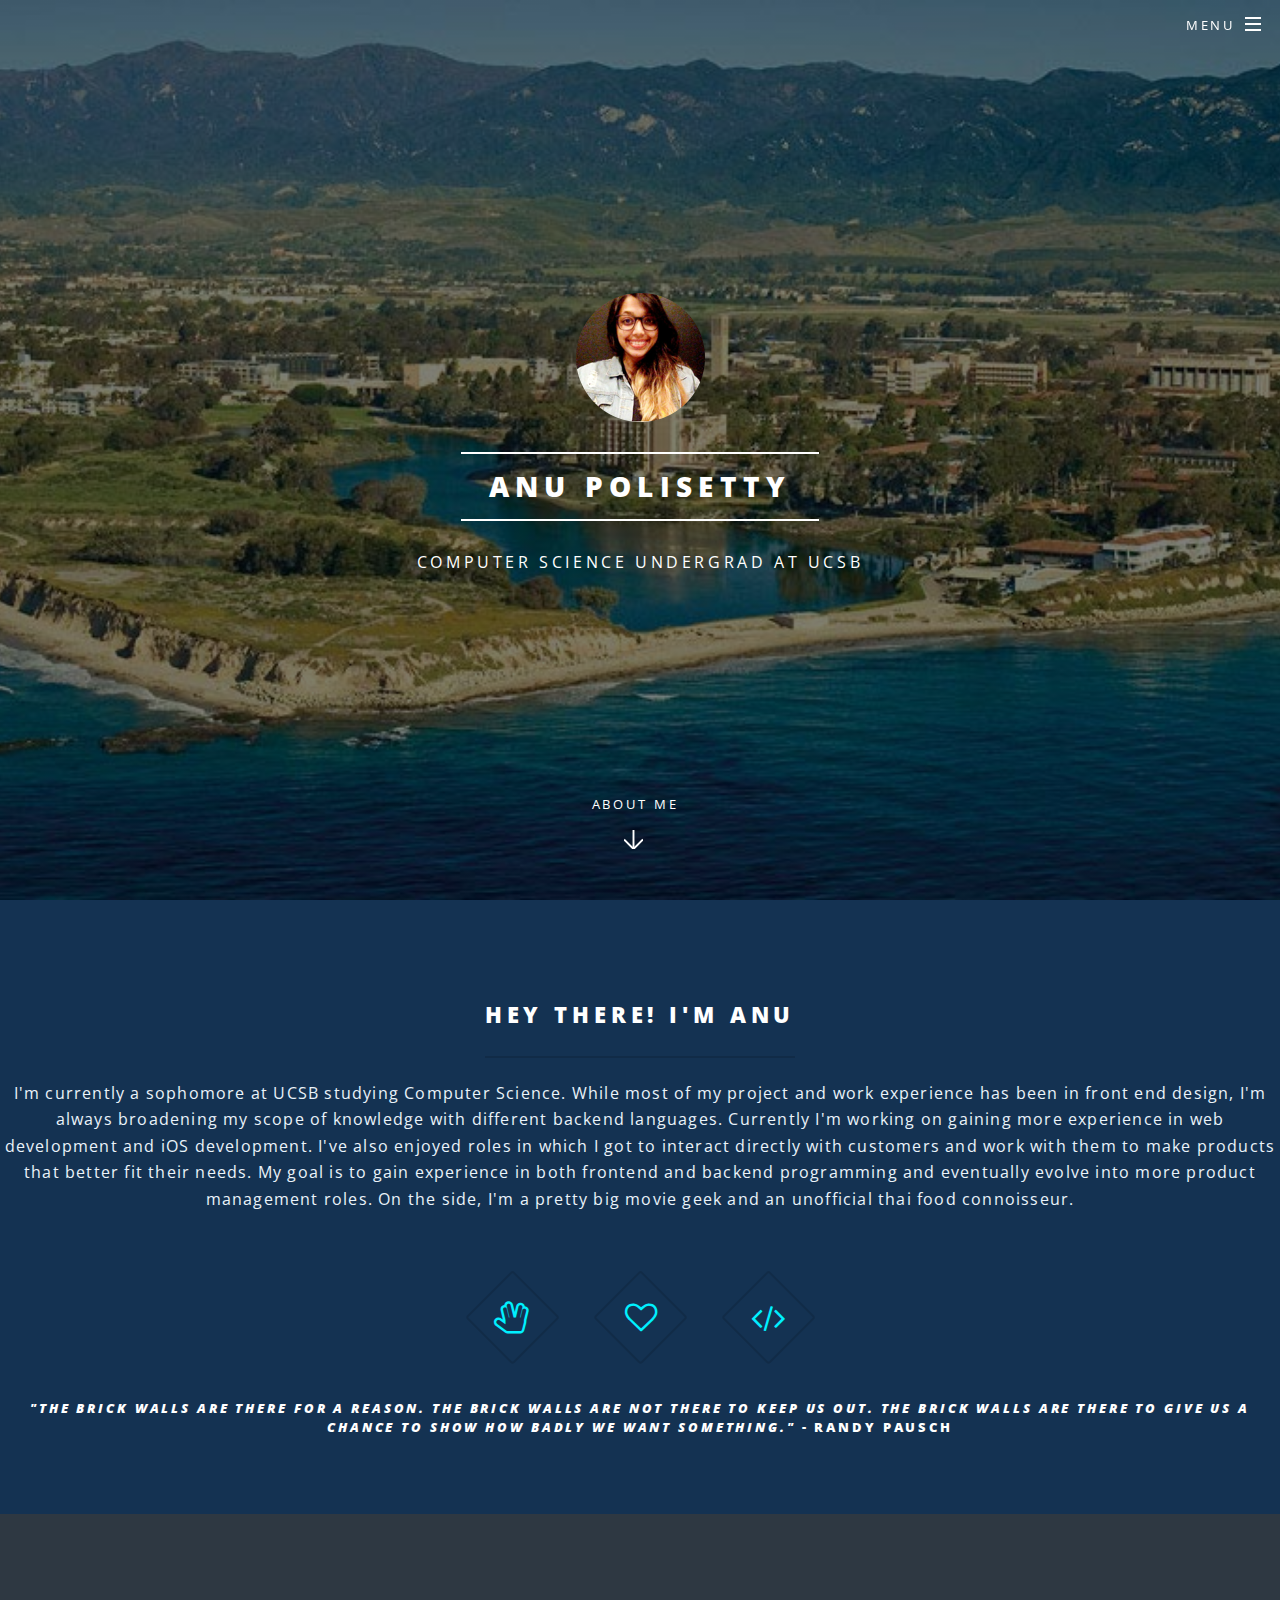
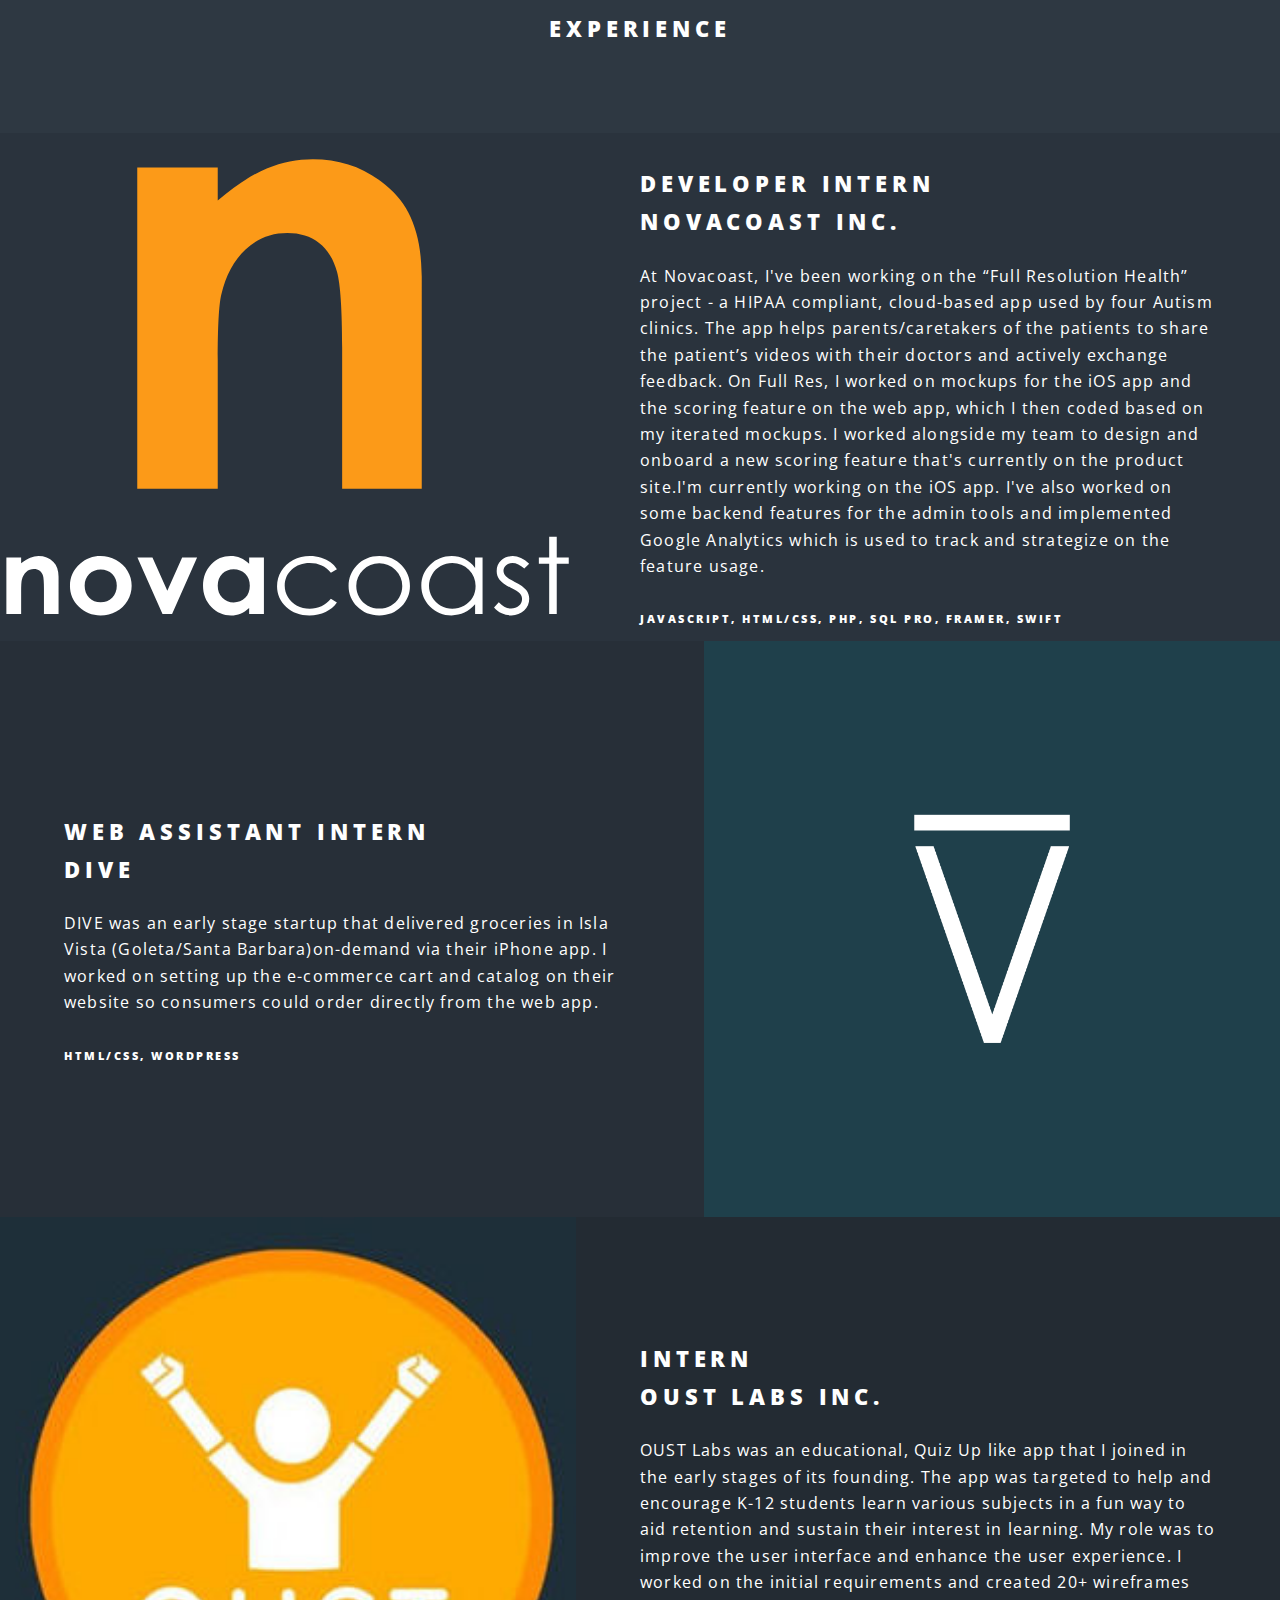
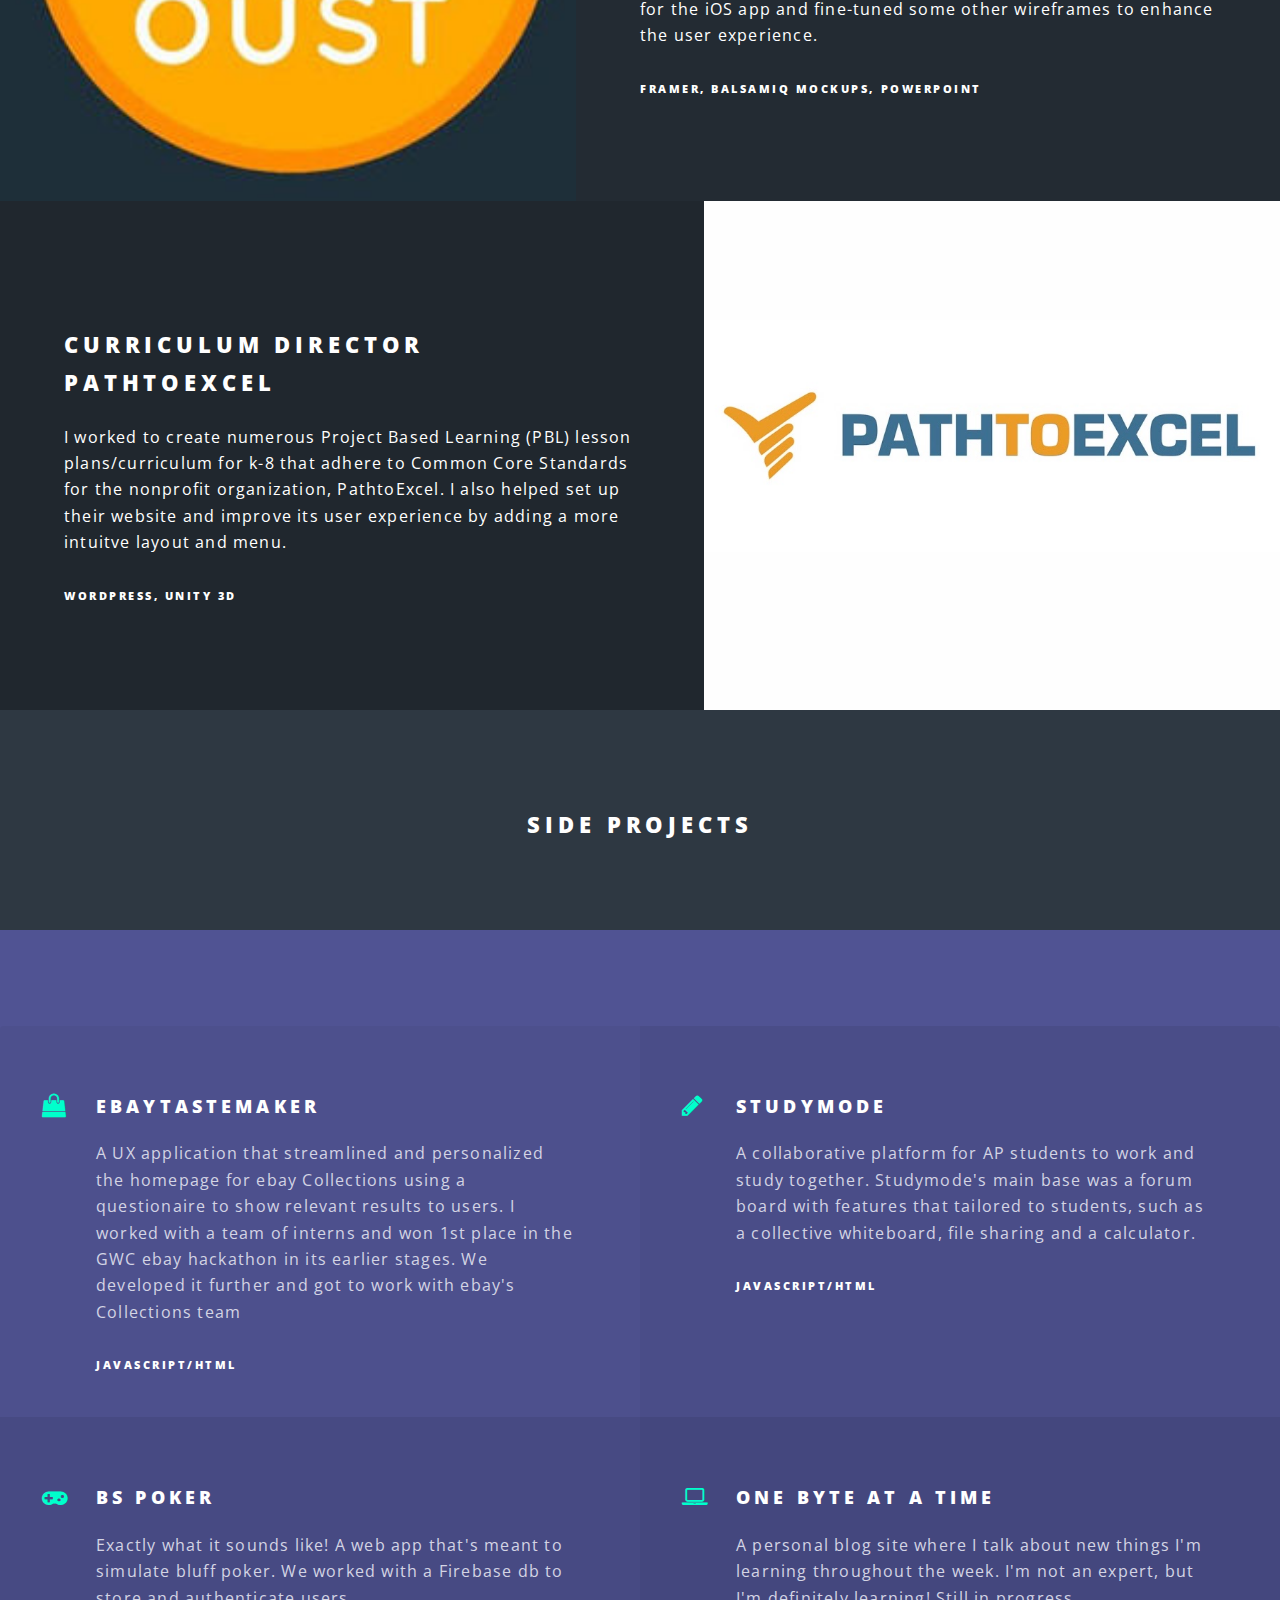
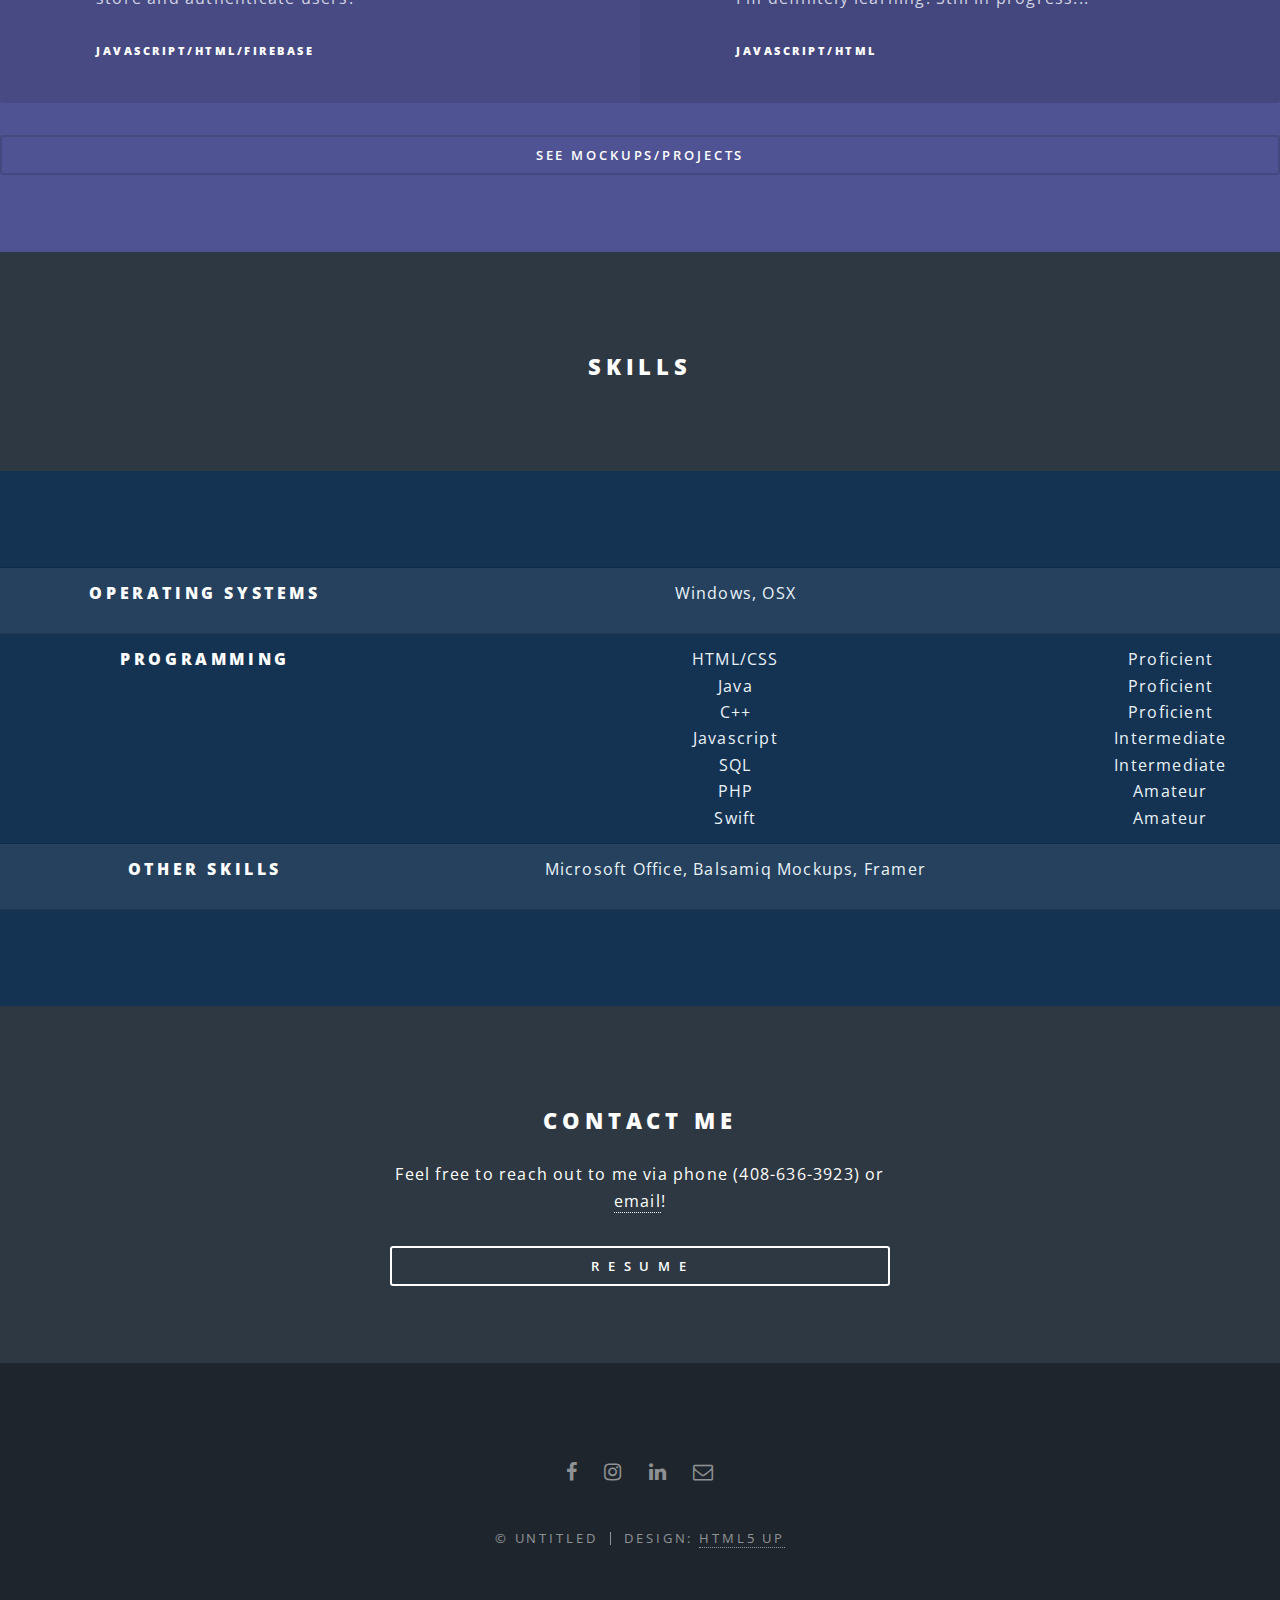
==== commit 916fe541: "Spell check wow" ====
--- a/index.html
+++ b/index.html
@@ -54,7 +54,7 @@
 							<h2>Anu Polisetty</h2>
 							<p>Computer Science Undergrad at UCSB</p>
 						</div>
-						<a href="#aboutMe" class="more scrolly">About Me</a>
+						<a href="#abtMe" class="more scrolly">About Me</a>
 					</section>
 
 				<!-- One -->
@@ -62,7 +62,7 @@
 						<div class="inner">
 							<header class="major">
 								<h2>Hey there! I'm Anu</h2>
-								<p>I'm currently sophomore at UCSB studying Computer Science. While most of my project and work experience has been in front end design, I'm always broadening my scope of knowledge with different backend languages. Currently I'm working on gaining more experience in web development and iOS development. I've also enjoyed roles in which I got to interact directly with customers and work with them to make products that better fit their needs. My goal is to gain experience in both frontend and backend programming and eventually evolve into more product management roles. On the side, I'm a pretty big movie geek and an unofficial thai food connoisseur.</p>
+								<p>I'm currently a sophomore at UCSB studying Computer Science. While most of my project and work experience has been in front end design, I'm always broadening my scope of knowledge with different backend languages. Currently I'm working on gaining more experience in web development and iOS development. I've also enjoyed roles in which I got to interact directly with customers and work with them to make products that better fit their needs. My goal is to gain experience in both frontend and backend programming and eventually evolve into more product management roles. On the side, I'm a pretty big movie geek and an unofficial thai food connoisseur.</p>
 							</header>
 							<ul class="icons major">
 								<li><span class="icon fa-hand-spock-o major style2"><span class="label">Lorem</span></span></li>
@@ -229,7 +229,7 @@
 							<li><a href="https://www.facebook.com/anu.polisetty.9" class="icon fa-facebook"><span class="label">Facebook</span></a></li>
 							<li><a href="https://www.instagram.com/anupolisetty/" class="icon fa-instagram"><span class="label">Instagram</span></a></li>
 							<li><a href="https://www.linkedin.com/in/anu-polisetty/" class="icon fa-linkedin"><span class="label">LinkedIn</span></a></li>
-							<li><a href="mailto:anu.polisetty444@egmail.com" class="icon fa-envelope-o"><span class="label">Email</span></a></li>
+							<li><a href="mailto:anu.polisetty444@gmail.com" class="icon fa-envelope-o"><span class="label">Email</span></a></li>
 						</ul>
 						<ul class="copyright">
 							<li>&copy; Untitled</li><li>Design: <a href="http://html5up.net">HTML5 UP</a></li>
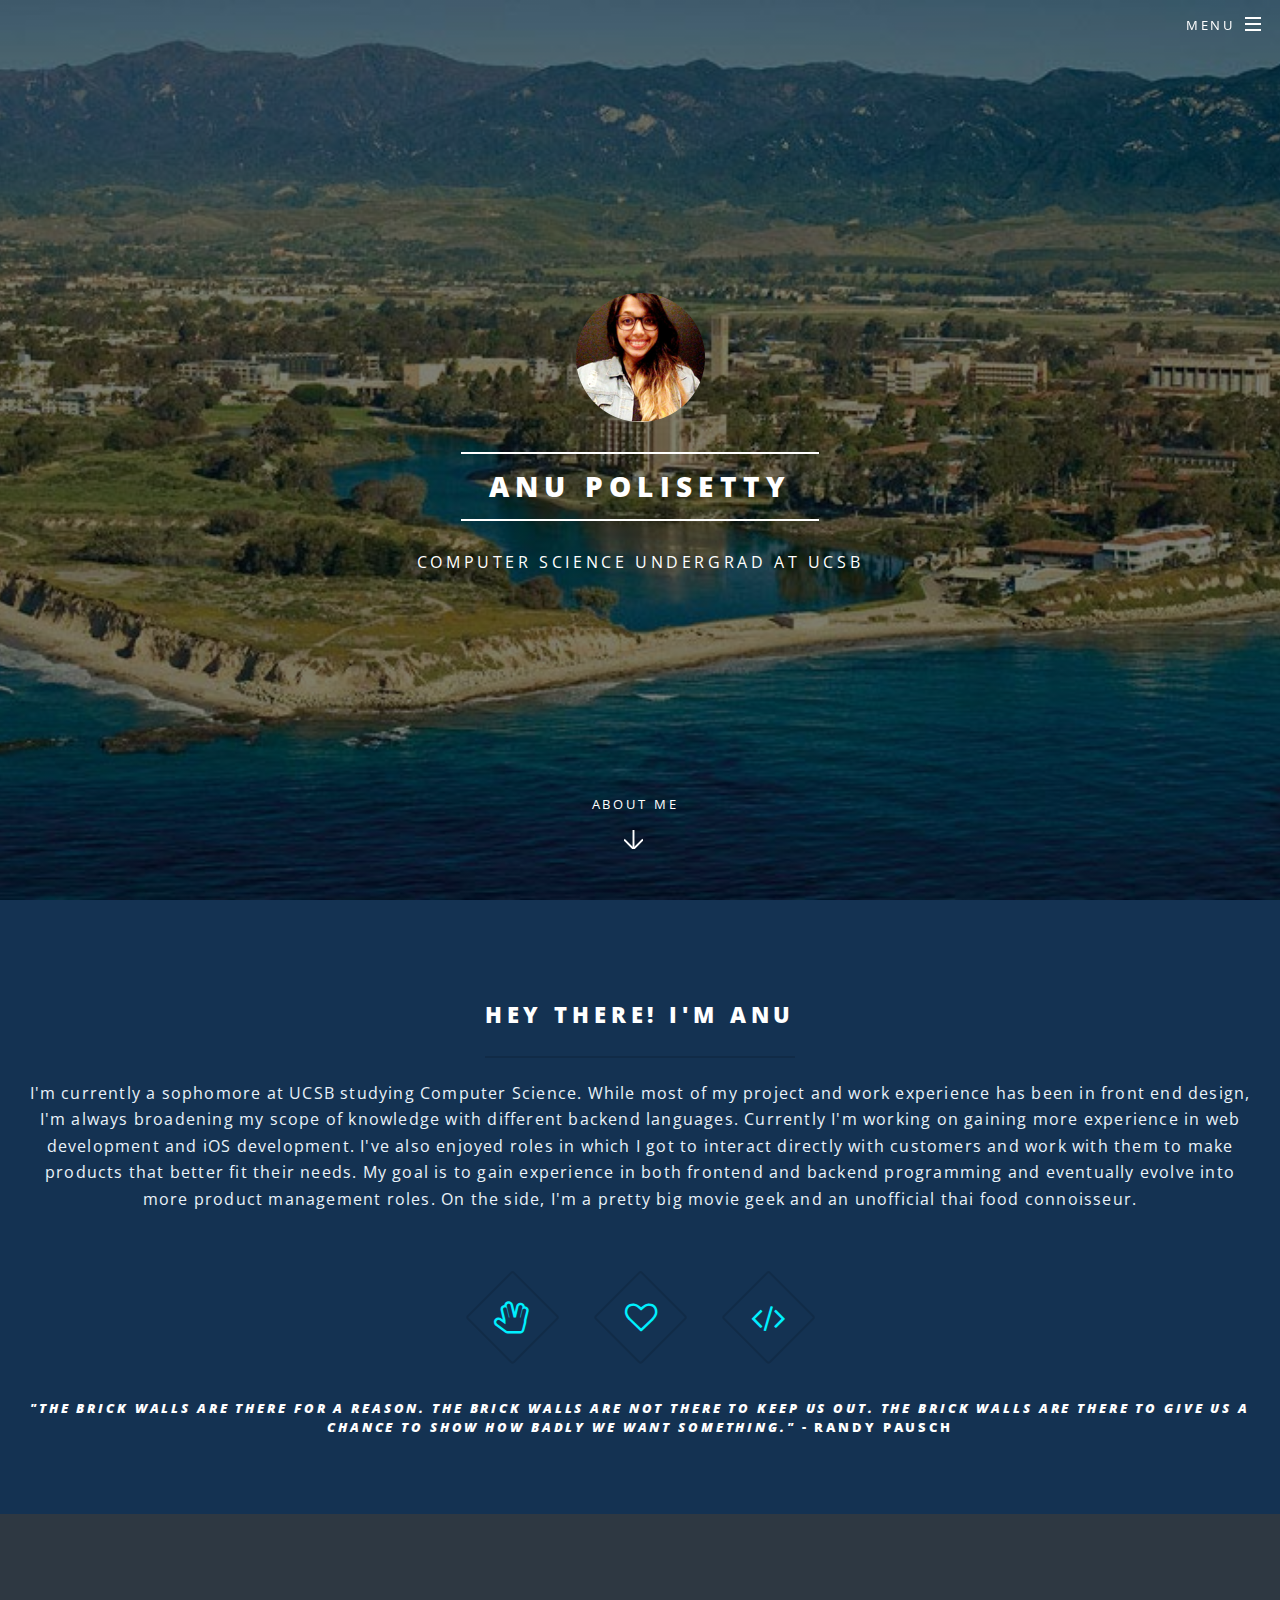
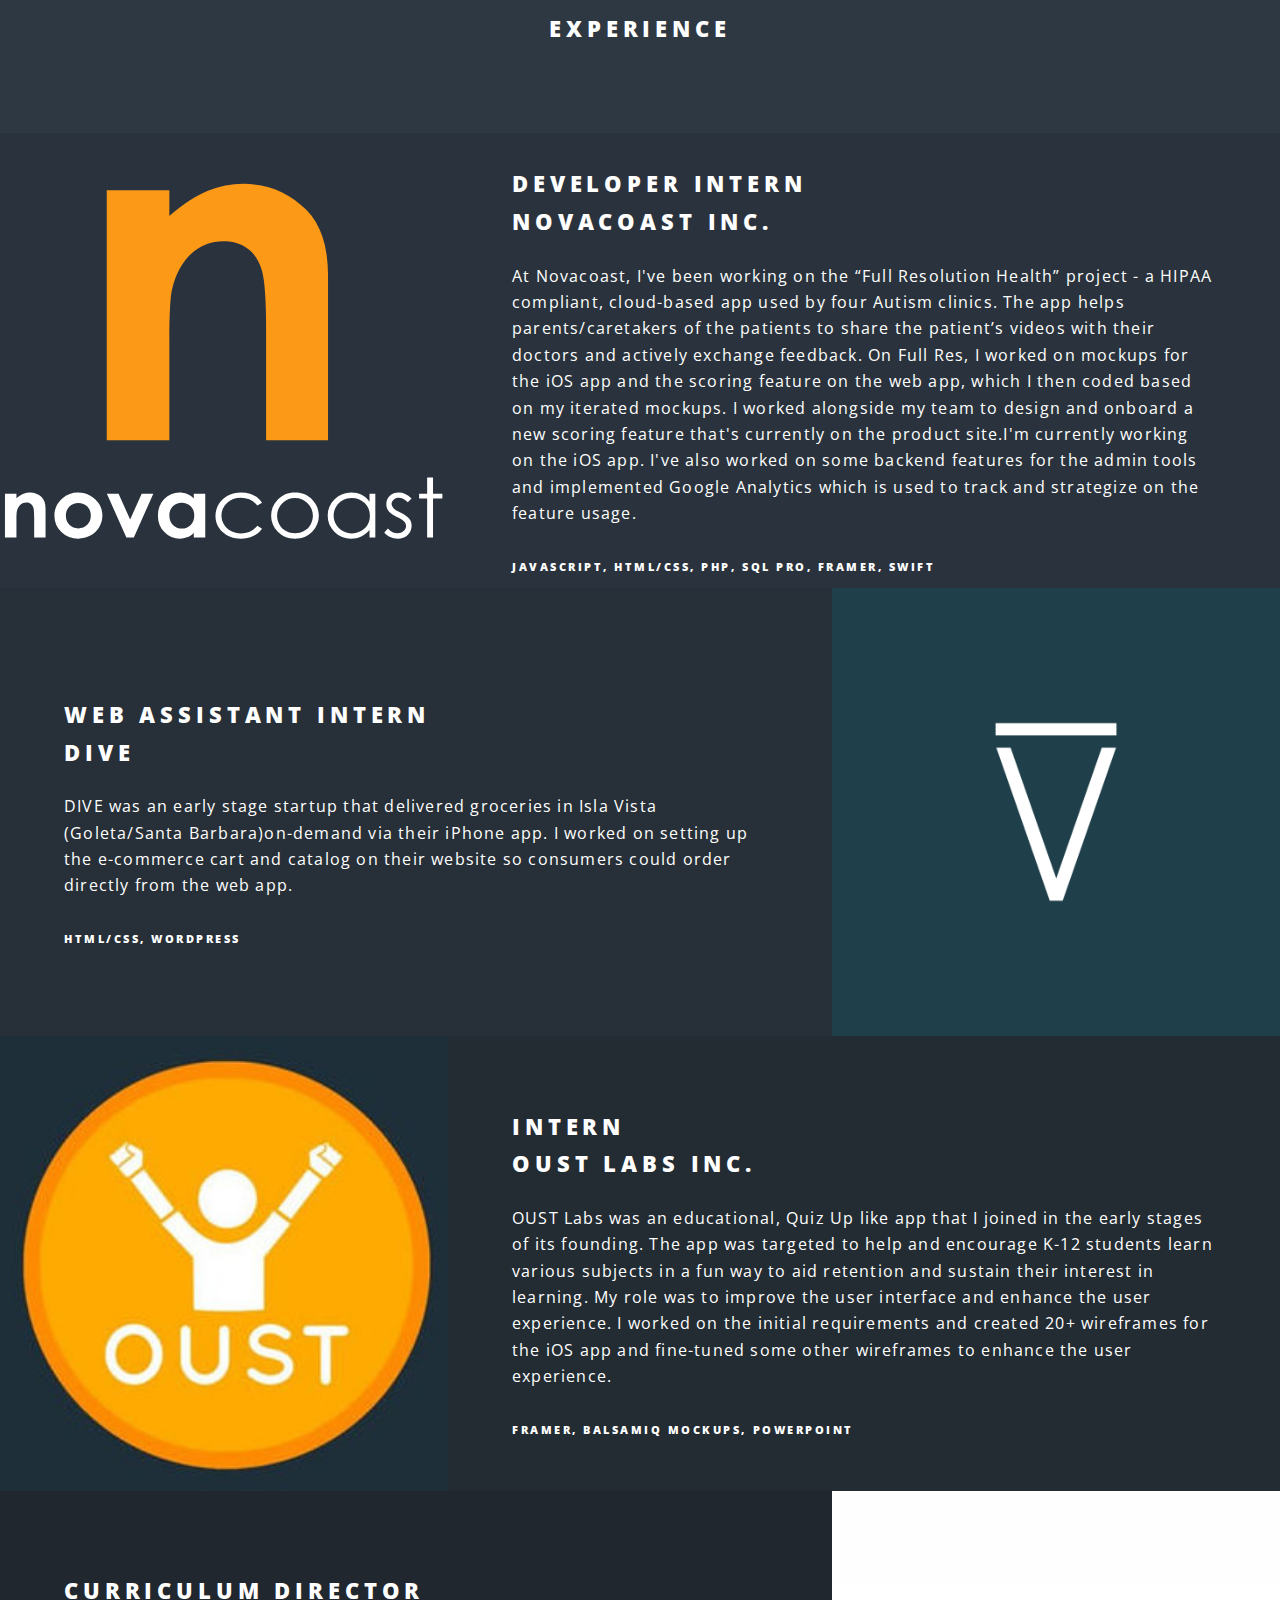
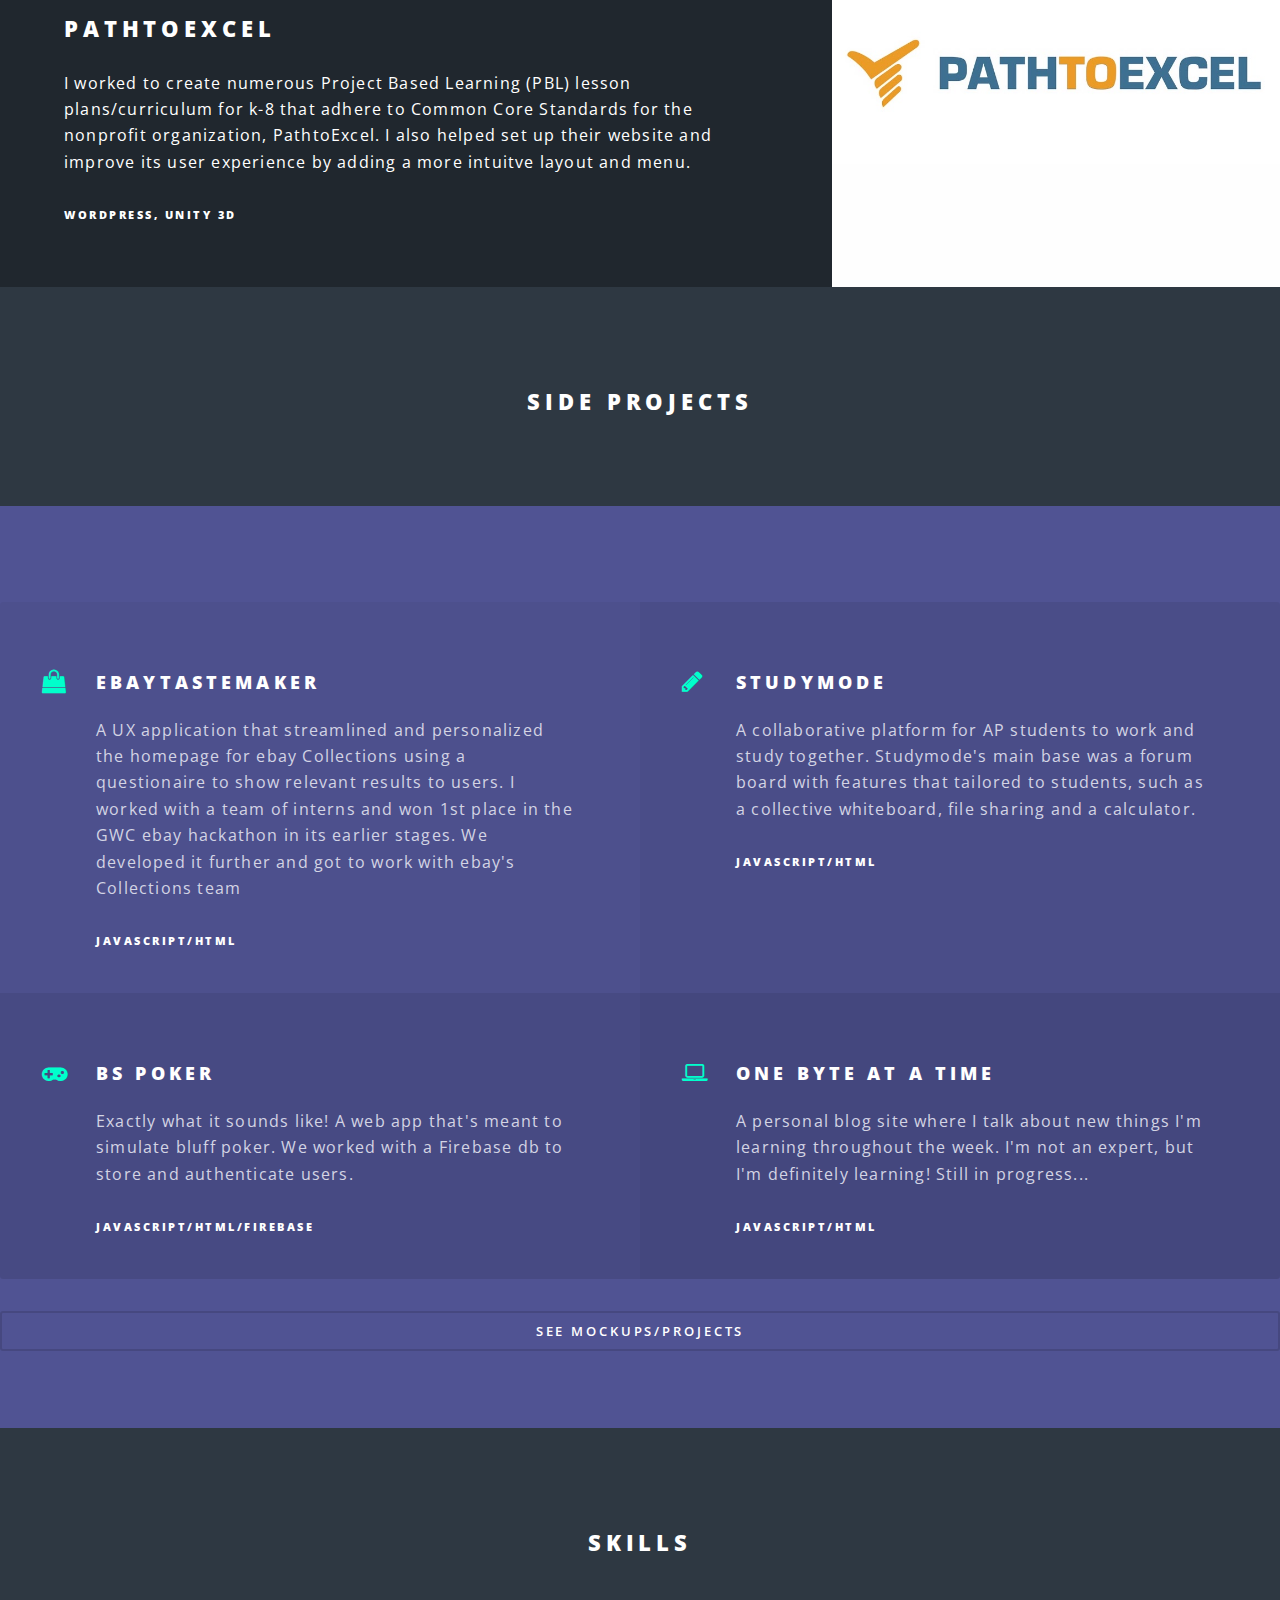
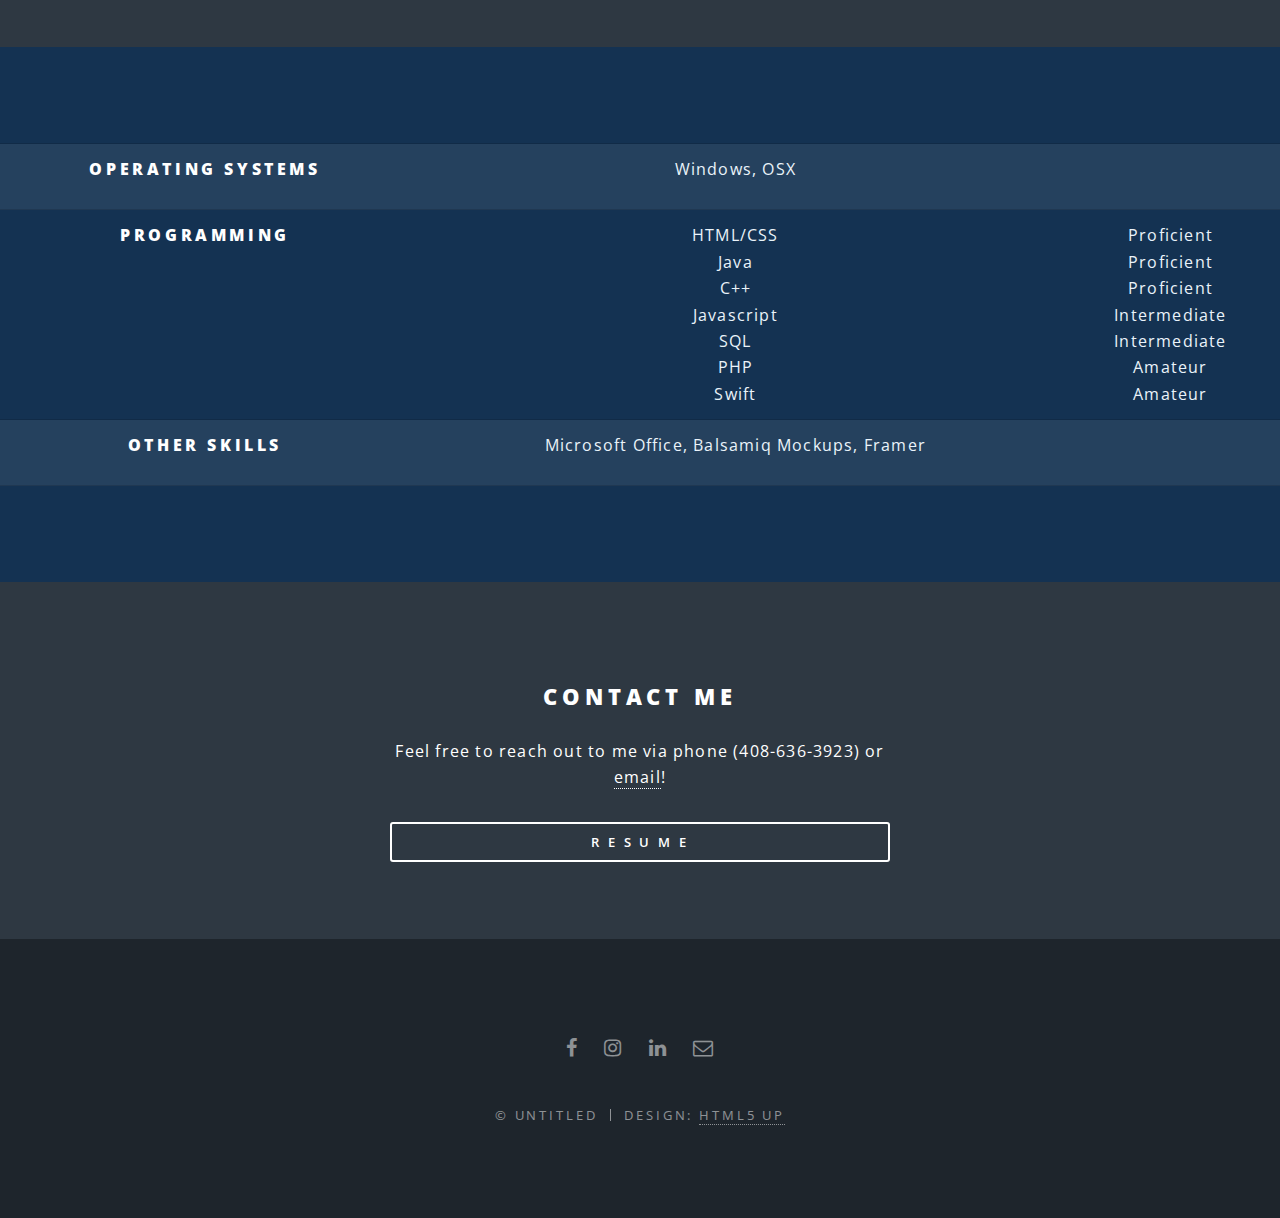
==== commit cdb38490: "Resized spotlights" ====
--- a/index.html
+++ b/index.html
@@ -62,7 +62,7 @@
 						<div class="inner">
 							<header class="major">
 								<h2>Hey there! I'm Anu</h2>
-								<p>I'm currently a sophomore at UCSB studying Computer Science. While most of my project and work experience has been in front end design, I'm always broadening my scope of knowledge with different backend languages. Currently I'm working on gaining more experience in web development and iOS development. I've also enjoyed roles in which I got to interact directly with customers and work with them to make products that better fit their needs. My goal is to gain experience in both frontend and backend programming and eventually evolve into more product management roles. On the side, I'm a pretty big movie geek and an unofficial thai food connoisseur.</p>
+								<p class="space">I'm currently a sophomore at UCSB studying Computer Science. While most of my project and work experience has been in front end design, I'm always broadening my scope of knowledge with different backend languages. Currently I'm working on gaining more experience in web development and iOS development. I've also enjoyed roles in which I got to interact directly with customers and work with them to make products that better fit their needs. My goal is to gain experience in both frontend and backend programming and eventually evolve into more product management roles. On the side, I'm a pretty big movie geek and an unofficial thai food connoisseur.</p>
 							</header>
 							<ul class="icons major">
 								<li><span class="icon fa-hand-spock-o major style2"><span class="label">Lorem</span></span></li>
@@ -85,7 +85,7 @@
 				<!-- experience main -->
 					<section class="wrapper alt style2">
 						<section class="spotlight">
-							<div class="image"><img src="images/novacoast.svg" alt="" /></div><div class="content">
+							<div class="image" div="resize"><img src="images/novacoast.svg" alt="" /></div><div class="content">
 								<h2>Developer Intern<br />
 								Novacoast Inc.</h2>
 								<p>At Novacoast, I've been working on the “Full Resolution Health” project - a HIPAA compliant, cloud-based app used by four Autism clinics. The app helps parents/caretakers of the patients to share the patient’s videos with their doctors and actively exchange feedback. On Full Res, I worked on mockups for the iOS app and the scoring feature on the web app, which I then coded based on my iterated mockups. I worked alongside my team to design and onboard a new scoring feature that's currently on the product site.I'm currently working on the iOS app. I've also worked on some backend features for the admin tools and implemented Google Analytics which is used to track and strategize on the feature usage.</p>
--- a/assets/css/main.css
+++ b/assets/css/main.css
@@ -1847,6 +1847,11 @@
 		opacity: 1.0;
 	}
 
+	.space{
+		padding-left:2%;
+		padding-right:2%;
+	}
+
 /* Box */
 
 	.box {
@@ -1976,6 +1981,10 @@
 			.image.fit img {
 				width: 100%;
 			}
+	#resize{
+		width:50%;
+		height:50%;
+	}
 
 /* List */
 
@@ -2553,7 +2562,7 @@
 			-webkit-order: 2;
 			-ms-order: 2;
 			order: 2;
-			max-width: 48em;
+			max-width: 60em;
 			width: 60%;
 		}
 
@@ -2607,11 +2616,11 @@
 		@media screen and (max-width: 1280px) {
 
 			.spotlight .image {
-				width: 45%;
+				width: 35%;
 			}
 
 			.spotlight .content {
-				width: 55%;
+				width: 65%;
 			}
 
 		}
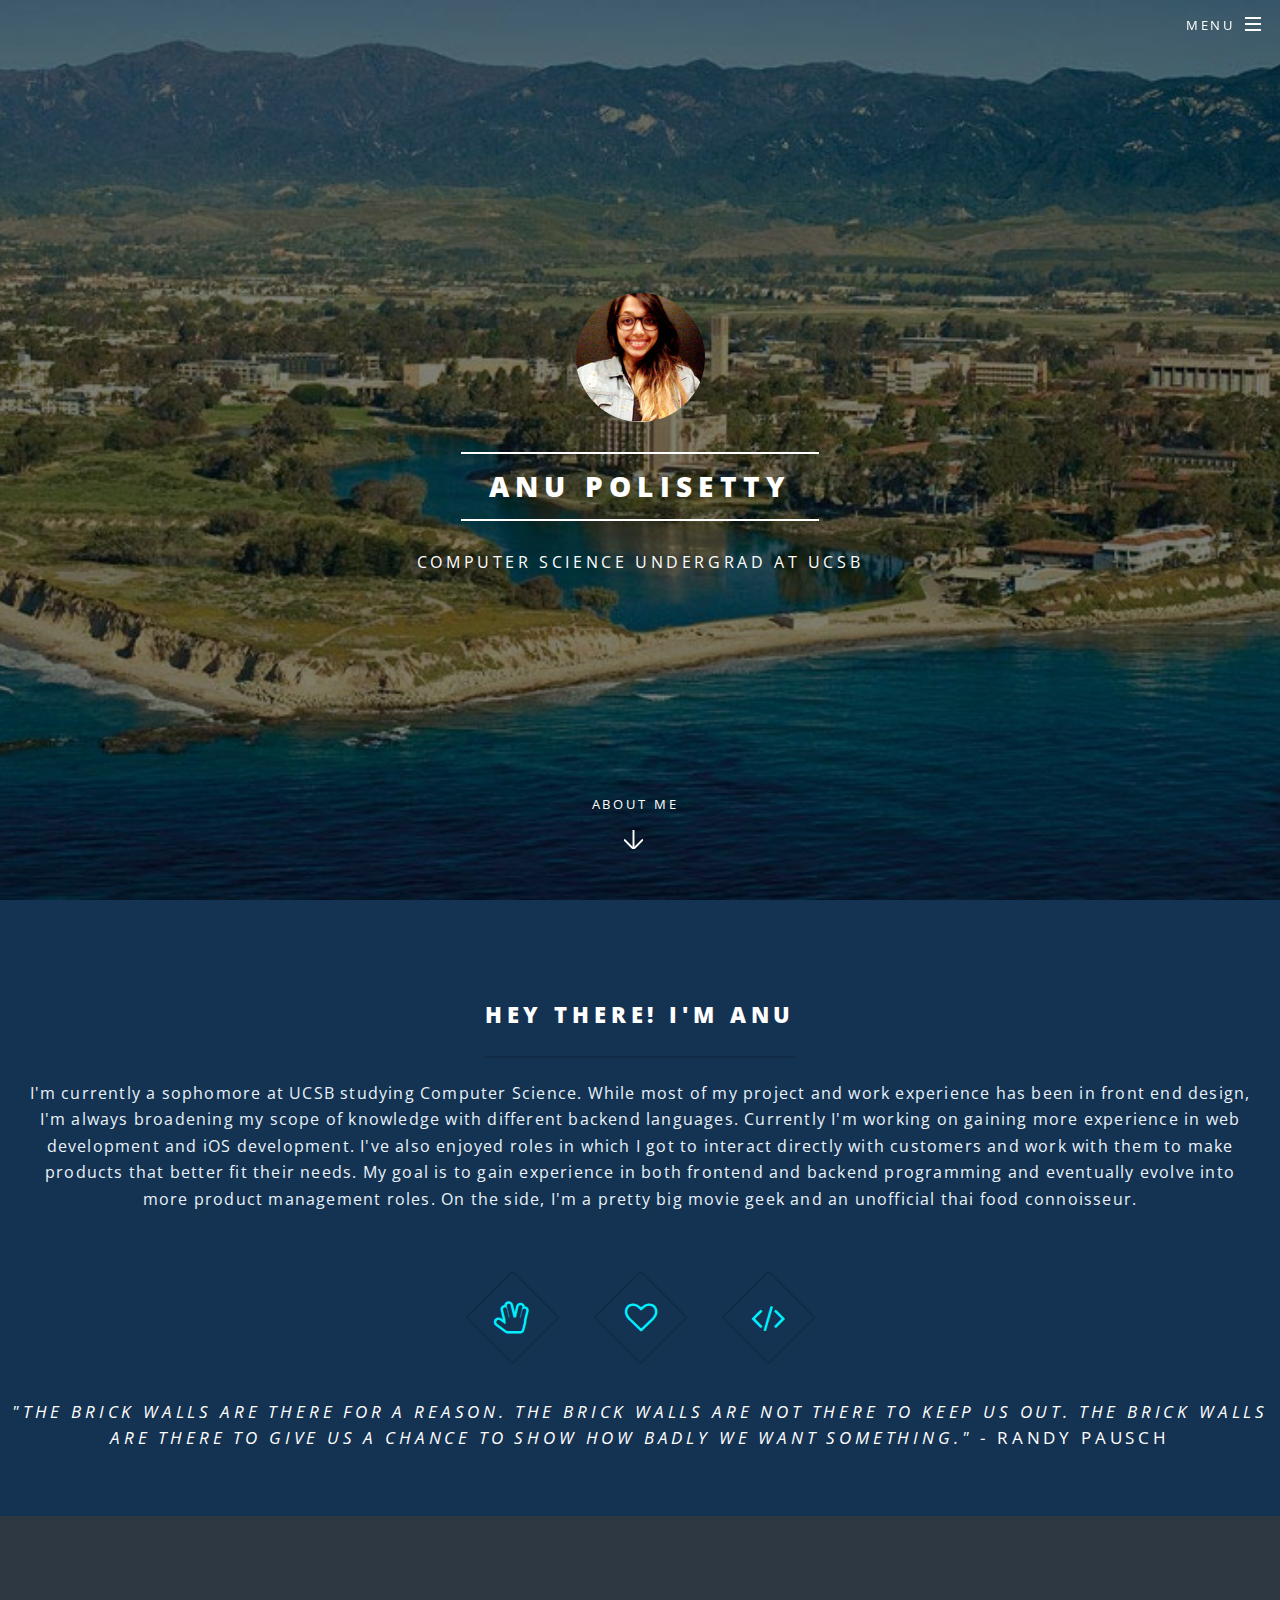
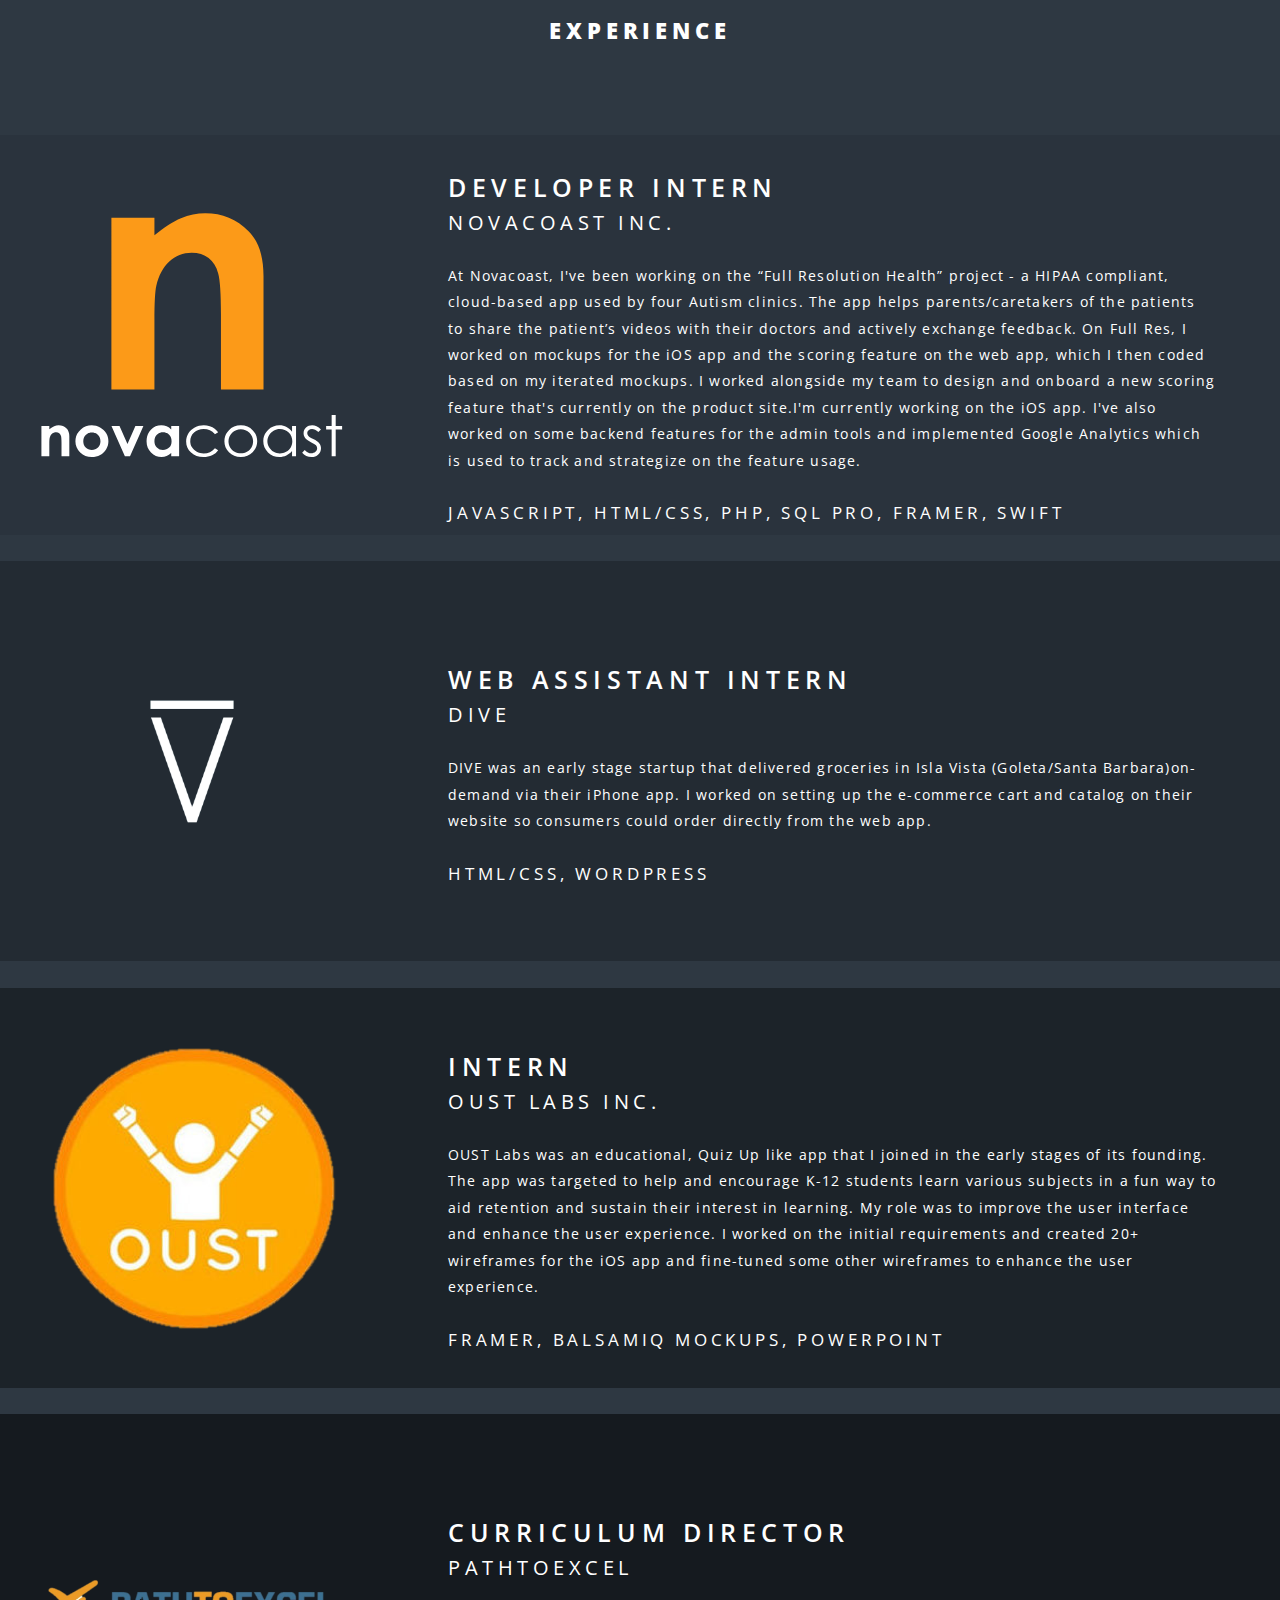
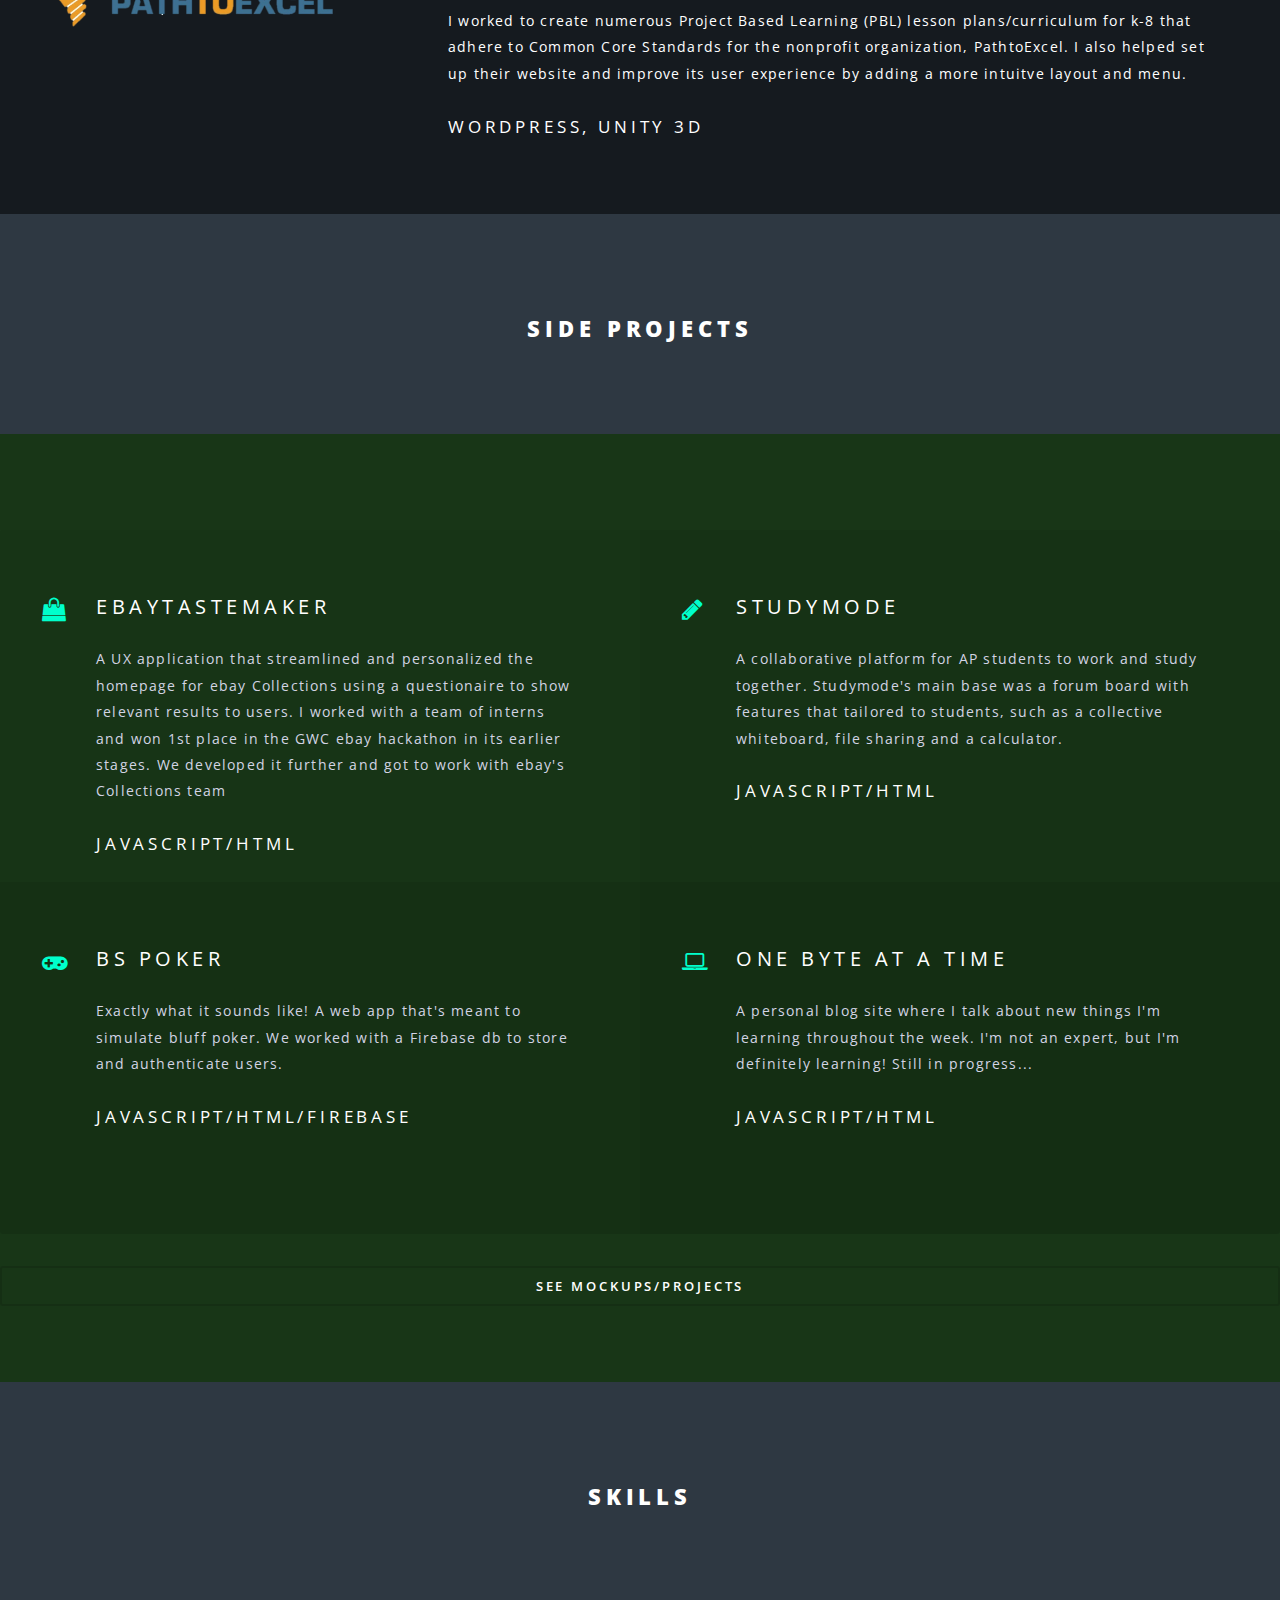
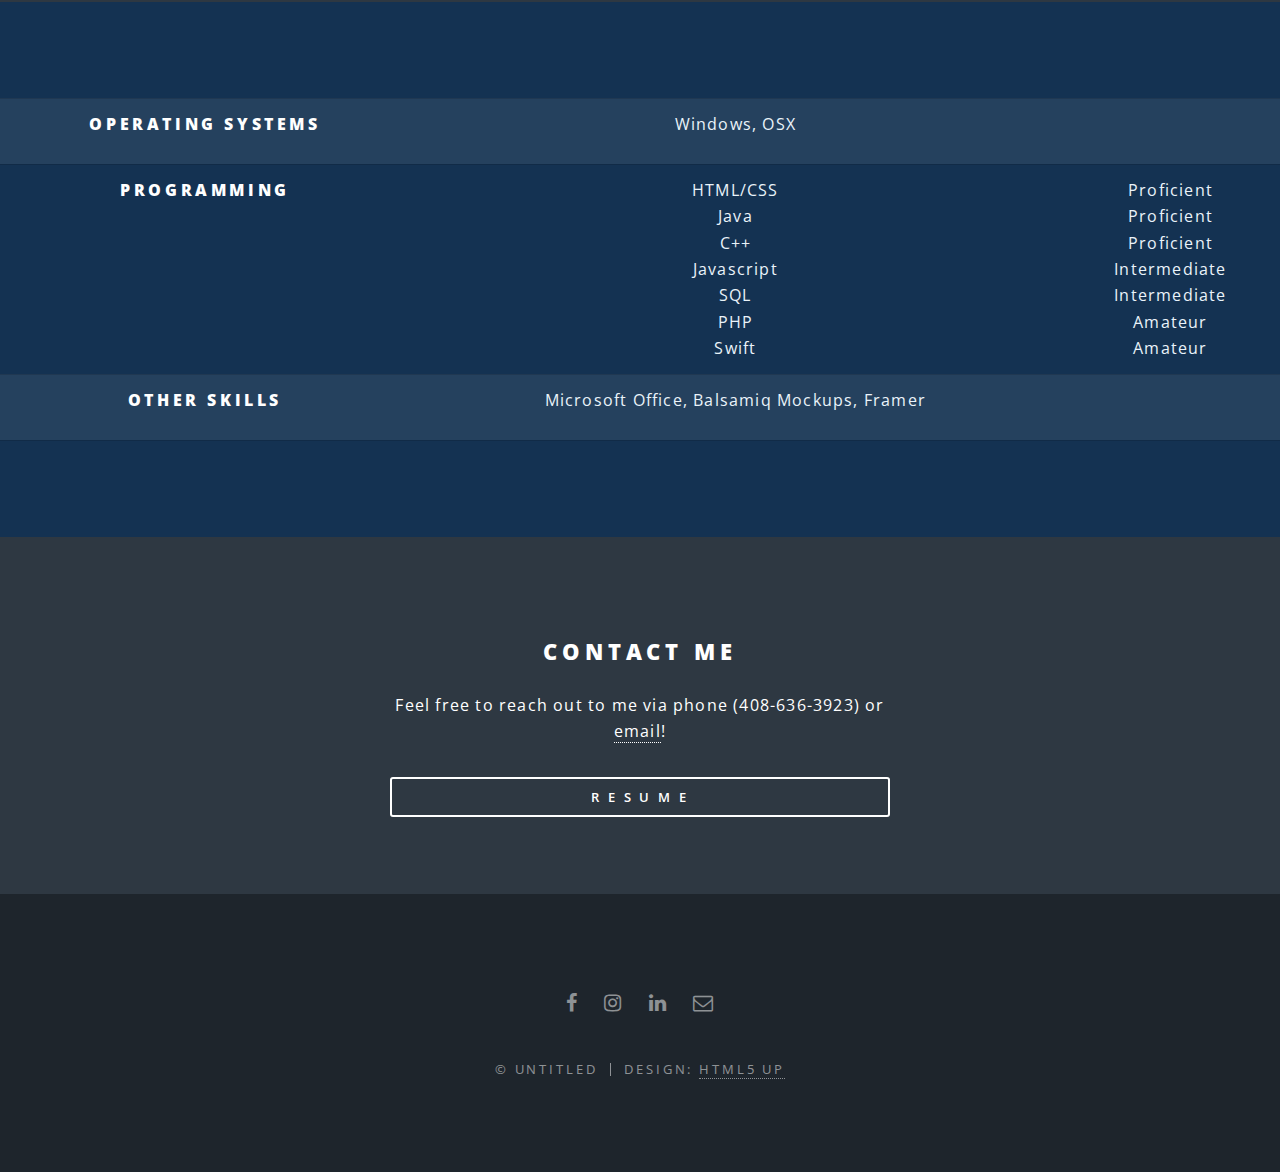
==== commit 6e5b35e8: "text changes and aethetic++" ====
--- a/index.html
+++ b/index.html
@@ -69,7 +69,7 @@
 								<li><span class="icon fa-heart-o major style2"><span class="label">Ipsum</span></span></li>
 								<li><span class="icon fa-code major style2"><span class="label">Dolor</span></span></li>
 							</ul>
-							<h5><i>"The brick walls are there for a reason. The brick walls are not there to keep us out. The brick walls are there to give us a chance to show how badly we want something."</i> - Randy Pausch</h5>
+							<p class="p3Header"><i>"The brick walls are there for a reason. The brick walls are not there to keep us out. The brick walls are there to give us a chance to show how badly we want something."</i> - Randy Pausch</p>
 						</div>
 					</section>
 
@@ -86,35 +86,46 @@
 					<section class="wrapper alt style2">
 						<section class="spotlight">
 							<div class="image" div="resize"><img src="images/novacoast.svg" alt="" /></div><div class="content">
-								<h2>Developer Intern<br />
-								Novacoast Inc.</h2>
-								<p>At Novacoast, I've been working on the “Full Resolution Health” project - a HIPAA compliant, cloud-based app used by four Autism clinics. The app helps parents/caretakers of the patients to share the patient’s videos with their doctors and actively exchange feedback. On Full Res, I worked on mockups for the iOS app and the scoring feature on the web app, which I then coded based on my iterated mockups. I worked alongside my team to design and onboard a new scoring feature that's currently on the product site.I'm currently working on the iOS app. I've also worked on some backend features for the admin tools and implemented Google Analytics which is used to track and strategize on the feature usage.</p>
-								<h6>Javascript, HTML/CSS, PHP, SQL Pro, Framer, Swift</h6>
-							</div>
-						</section>
+								<p class="pHeader"><strong>Developer Intern</strong></p>
+								<p  class="p2Header">Novacoast Inc.</p>
+								<br />
+								<p class = "smallP">At Novacoast, I've been working on the “Full Resolution Health” project - a HIPAA compliant, cloud-based app used by four Autism clinics. The app helps parents/caretakers of the patients to share the patient’s videos with their doctors and actively exchange feedback. On Full Res, I worked on mockups for the iOS app and the scoring feature on the web app, which I then coded based on my iterated mockups. I worked alongside my team to design and onboard a new scoring feature that's currently on the product site.I'm currently working on the iOS app. I've also worked on some backend features for the admin tools and implemented Google Analytics which is used to track and strategize on the feature usage.</p>
+								<br />
+								<p class="p3Header">Javascript, HTML/CSS, PHP, SQL Pro, Framer, Swift</p>
+							</div>
+						</section>
+						<br />
 						<section class="spotlight">
 							<div class="image"><img src="images/dive.png" alt="" /></div><div class="content">
-								<h2>Web Assistant Intern<br />
-								DIVE</h2>
-								<p>DIVE was an early stage startup that delivered groceries in Isla Vista (Goleta/Santa Barbara)on-demand via their iPhone app. I worked on setting up the e-commerce cart and catalog on their website so consumers could order directly from the web app.</p>
-								<h6>HTML/CSS, Wordpress</h6>
-							</div>
-						</section>
-						<section class="spotlight">
-							<div class="image"><img src="images/oust.jpg" alt="" /></div><div class="content">
-								<h2>Intern<br />
-								OUST Labs Inc.</h2>
-								<p>OUST Labs was an educational, Quiz Up like app that I joined in the early stages of its founding. The app was targeted to help and encourage K-12 students learn various subjects in a fun way to aid retention and sustain their interest in learning. My role was to improve the user interface and enhance the user experience. I worked on the initial requirements and created 20+ wireframes for the iOS app and fine-tuned some other wireframes to enhance the user experience.</p>
-								<h6> Framer, Balsamiq Mockups, Powerpoint</h6>
-
-							</div>
-						</section>
-						<section class="spotlight">
-							<div class="image"><img src="images/pathtoexcel.jpeg" alt="" /></div><div class="content">
-								<h2>Curriculum Director<br />
-								PathtoExcel</h2>
-								<p>I worked to create numerous Project Based Learning (PBL) lesson plans/curriculum for k-8 that adhere to Common Core Standards for the nonprofit organization, PathtoExcel. I also helped set up their website and improve its user experience by adding a more intuitve layout and menu.</p>
-								<h6> Wordpress, Unity 3D </h6>
+								<p class="pHeader"><strong>Web Assistant Intern</strong></p>
+								<p  class="p2Header">DIVE</p>
+								<br />
+								<p class = "smallP">DIVE was an early stage startup that delivered groceries in Isla Vista (Goleta/Santa Barbara)on-demand via their iPhone app. I worked on setting up the e-commerce cart and catalog on their website so consumers could order directly from the web app.</p>
+								<br />
+								<p class="p3Header">HTML/CSS, Wordpress</p>
+							</div>
+						</section>
+						<br />
+						<section class="spotlight">
+							<div class="image"><img src="images/oust.png" alt="" /></div><div class="content">
+								<p class="pHeader"><strong>Intern</strong></p>
+								<p  class="p2Header">OUST Labs Inc.</p>
+								<br />
+								<p class = "smallP">OUST Labs was an educational, Quiz Up like app that I joined in the early stages of its founding. The app was targeted to help and encourage K-12 students learn various subjects in a fun way to aid retention and sustain their interest in learning. My role was to improve the user interface and enhance the user experience. I worked on the initial requirements and created 20+ wireframes for the iOS app and fine-tuned some other wireframes to enhance the user experience.</p>
+								<br />
+								<p class="p3Header"> Framer, Balsamiq Mockups, Powerpoint</p>
+
+							</div>
+						</section>
+						<br />
+						<section class="spotlight">
+							<div class="image"><img src="images/pathtoexcel.png" alt="" /></div><div class="content">
+								<p class="pHeader"><strong>Curriculum Director</strong></p>
+								<p  class="p2Header">PathToExcel</p>
+								<br />
+								<p class = "smallP">I worked to create numerous Project Based Learning (PBL) lesson plans/curriculum for k-8 that adhere to Common Core Standards for the nonprofit organization, PathtoExcel. I also helped set up their website and improve its user experience by adding a more intuitve layout and menu.</p>
+								<br />
+								<p class="p3Header"> Wordpress, Unity 3D </p>
 							</div>
 						</section>
 					</section>
@@ -136,24 +147,32 @@
 							</header> -->
 							<ul class="features">
 								<li class="icon fa-shopping-bag">
-									<h3>ebayTastemaker</h3>
-									<p> A UX application that streamlined and personalized the homepage for ebay Collections using a questionaire to show relevant results to users. I worked with a team of interns and won 1st place in the GWC ebay hackathon in its earlier stages. We developed it further and got to work with ebay's Collections team </p>
-									<h6>Javascript/HTML</h6>
+									<p class="p2Header">ebayTastemaker</p>
+									<br />
+									<p class = "smallP"> A UX application that streamlined and personalized the homepage for ebay Collections using a questionaire to show relevant results to users. I worked with a team of interns and won 1st place in the GWC ebay hackathon in its earlier stages. We developed it further and got to work with ebay's Collections team </p>
+									<br />
+									<p class="p3Header">Javascript/HTML</p>
 								</li>
 								<li class="icon fa-pencil">
-									<h3>studymode</h3>
-									<p>A collaborative platform for AP students to work and study together. Studymode's main base was a forum board with features that tailored to students, such as a collective whiteboard, file sharing and a calculator.</p>
-									<h6>Javascript/HTML</h6>
+									<p class="p2Header">studymode</p>
+									<br />
+									<p class = "smallP">A collaborative platform for AP students to work and study together. Studymode's main base was a forum board with features that tailored to students, such as a collective whiteboard, file sharing and a calculator.</p>
+									<br />
+									<p class="p3Header">Javascript/HTML</p>
 								</li>
 								<li class="icon fa-gamepad">
-									<h3>BS Poker</h3>
-									<p>Exactly what it sounds like! A web app that's meant to simulate bluff poker. We worked with a Firebase db to store and authenticate users.</p>
-									<h6>Javascript/HTML/Firebase</h6>
+									<p class="p2Header">BS Poker</p>
+									<br />
+									<p class = "smallP">Exactly what it sounds like! A web app that's meant to simulate bluff poker. We worked with a Firebase db to store and authenticate users.</p>
+									<br />
+									<p class="p3Header">Javascript/HTML/Firebase</p>
 								</li>
 								<li class="icon fa-laptop">
-									<h3>One Byte At A Time</h3>
-									<p>A personal blog site where I talk about new things I'm learning throughout the week. I'm not an expert, but I'm definitely learning! Still in progress... </p>
-									<h6>Javascript/HTML</h6>
+									<p class="p2Header">One Byte At A Time</p>
+									<br />
+									<p class = "smallP">A personal blog site where I talk about new things I'm learning throughout the week. I'm not an expert, but I'm definitely learning! Still in progress... </p>
+									<br />
+									<p class="p3Header">Javascript/HTML</p>
 								</li>
 							</ul>
 						</div>
--- a/assets/css/main.css
+++ b/assets/css/main.css
@@ -9,14 +9,66 @@
 
 /* Reset */
 
-	html, body, div, span, applet, object, iframe, h1, h2, h3, h4, h5, h6, p, blockquote, pre, a, abbr, acronym, address, big, cite, code, del, dfn, em, img, ins, kbd, q, s, samp, small, strike, strong, sub, sup, tt, var, b, u, i, center, dl, dt, dd, ol, ul, li, fieldset, form, label, legend, table, caption, tbody, tfoot, thead, tr, th, td, article, aside, canvas, details, embed, figure, figcaption, footer, header, hgroup, menu, nav, output, ruby, section, summary, time, mark, audio, video {
+	html, body, div, span, applet, object, iframe, p, h1, h2, h3, h4, h5, h6, blockquote, pre, a, abbr, acronym, address, big, cite, code, del, dfn, em, img, ins, kbd, q, s, samp, small, strike, strong, sub, sup, tt, var, b, u, i, center, dl, dt, dd, ol, ul, li, fieldset, form, label, legend, table, caption, tbody, tfoot, thead, tr, th, td, article, aside, canvas, details, embed, figure, figcaption, footer, header, hgroup, menu, nav, output, ruby, section, summary, time, mark, audio, video {
 		margin: 0;
 		padding: 0;
 		border: 0;
 		font-size: 100%;
 		font: inherit;
 		vertical-align: baseline;
-	}
+		
+	}
+
+	
+	.smallP{
+		margin: 0;
+		padding: 0;
+		border: 0;
+		font-size: 100%;
+		font: inherit;
+		vertical-align: baseline;
+		font-size: 14px
+	}
+
+	.pHeader{
+		margin: 0;
+		padding-bottom: 10px;
+		border: 0;
+		font-size: 100%;
+		font: inherit;
+		font-weight:900;
+		/*vertical-align: baseline;*/
+		letter-spacing: 0.225em;
+		text-transform: uppercase;
+		font-size:25px;
+	}
+
+	.p2Header{
+		margin: 0;
+		padding: 0;
+		border: 0;
+		font-size: 100%;
+		font: inherit;
+		/*vertical-align: baseline;*/
+		letter-spacing: 0.225em;
+		text-transform: uppercase;
+		font-size:20px;
+		color:white;
+	}
+
+	.p3Header{
+		margin: 0;
+		padding: 0;
+		border: 0;
+		font-size: 100%;
+		font: inherit;
+		/*vertical-align: baseline;*/
+		letter-spacing: 0.225em;
+		text-transform: uppercase;
+		font-size:17px;
+		color:white;
+	}
+
 
 	article, aside, details, figcaption, figure, footer, header, hgroup, menu, nav, section {
 		display: block;
@@ -2385,6 +2437,7 @@
 		list-style: none;
 		padding: 0;
 		width: 100%;
+
 	}
 
 		.features li {
@@ -2393,6 +2446,8 @@
 			position: relative;
 			text-align: left;
 			width: 50%;
+			height:22em;
+
 		}
 
 			.features li:nth-child(1) {
@@ -2540,6 +2595,7 @@
 		display: -webkit-flex;
 		display: -ms-flex;
 		display: flex;
+		height: 25em;
 	}
 
 		.spotlight .image {
@@ -2553,7 +2609,9 @@
 
 			.spotlight .image img {
 				border-radius: 0;
-				width: 100%;
+				width: 80%;
+				display: block;
+				margin: auto;
 			}
 
 		.spotlight .content {
@@ -2567,10 +2625,10 @@
 		}
 
 		.spotlight:nth-child(2n) {
-			-moz-flex-direction: row-reverse;
+			/*-moz-flex-direction: row-reverse;
 			-webkit-flex-direction: row-reverse;
 			-ms-flex-direction: row-reverse;
-			flex-direction: row-reverse;
+			flex-direction: row-reverse;*/
 		}
 
 		.spotlight:nth-child(1) {
@@ -2616,11 +2674,11 @@
 		@media screen and (max-width: 1280px) {
 
 			.spotlight .image {
-				width: 35%;
+				width: 30%;
 			}
 
 			.spotlight .content {
-				width: 65%;
+				width: 70%;
 			}
 
 		}
@@ -2846,7 +2904,7 @@
 		}
 
 		.wrapper.style3 {
-			background-color: #505393;
+			background-color: #183617;
 			color: #d3d4e4;
 		}
 
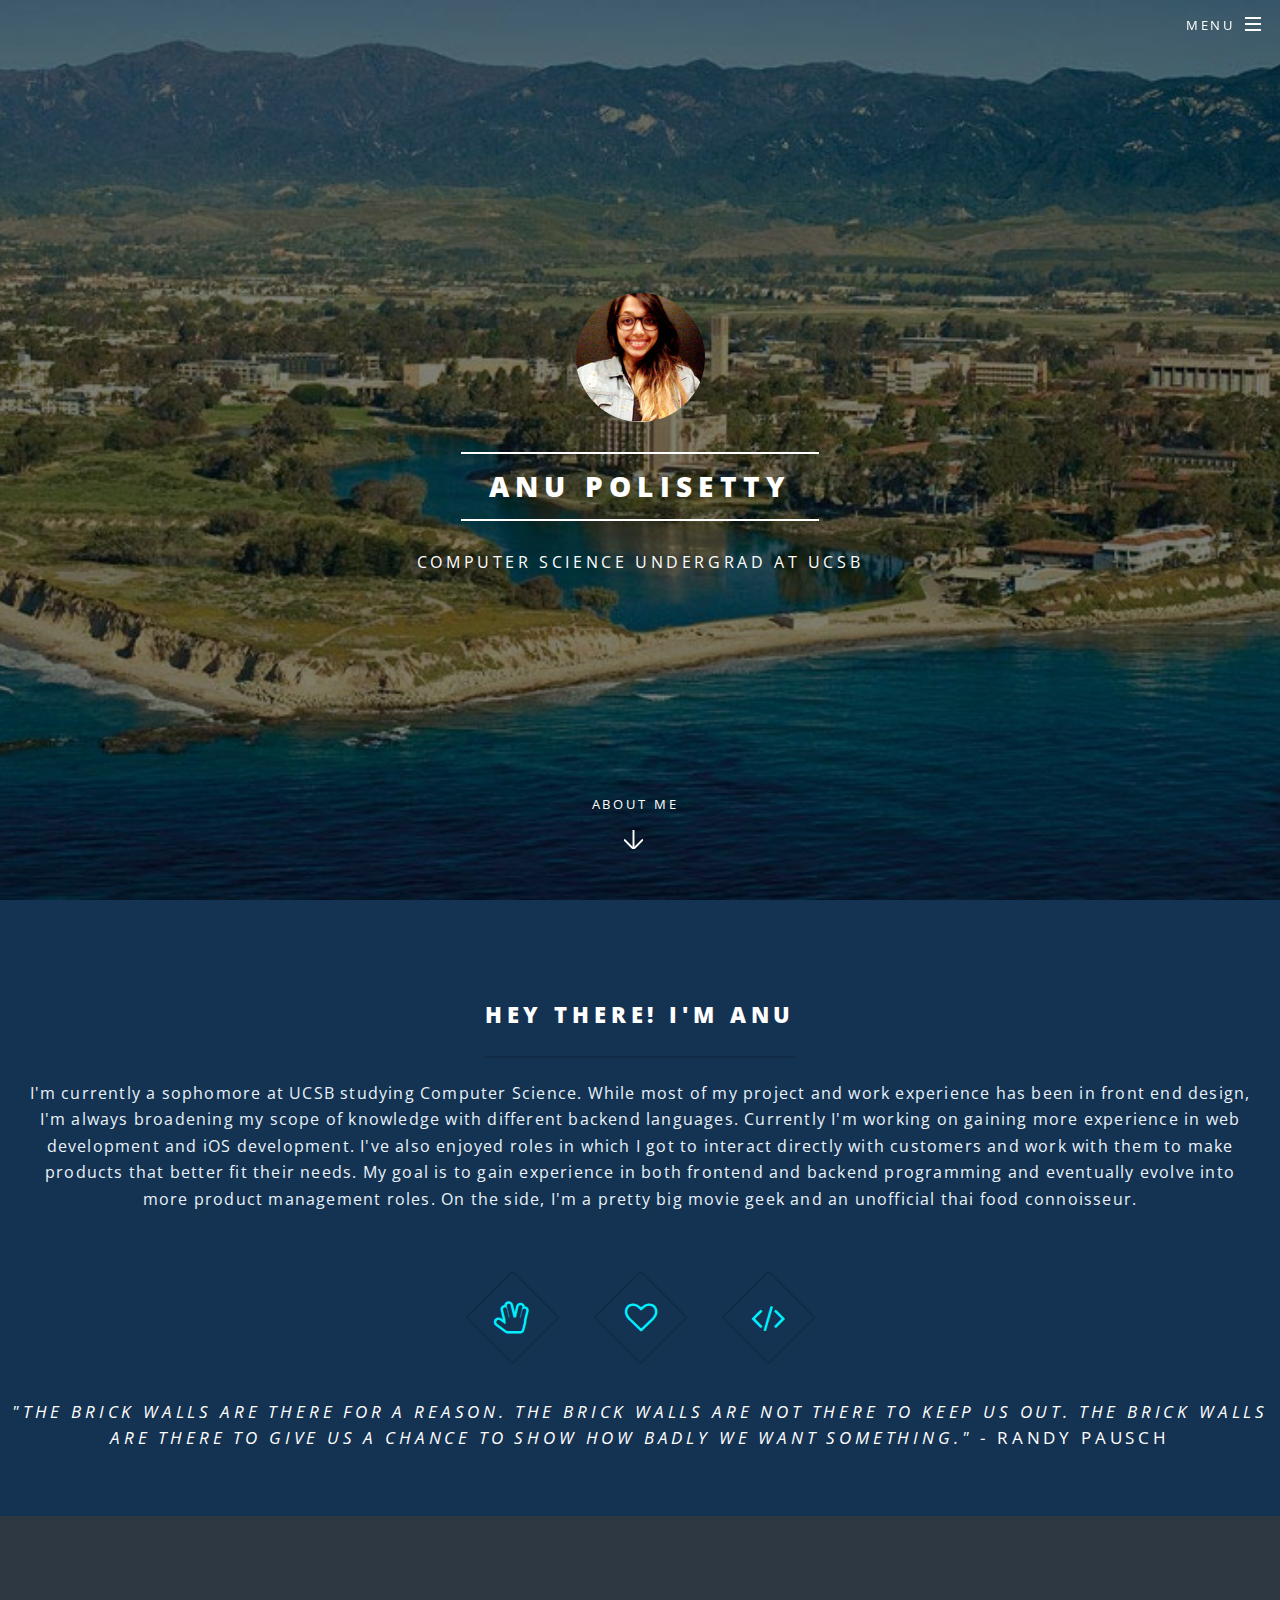
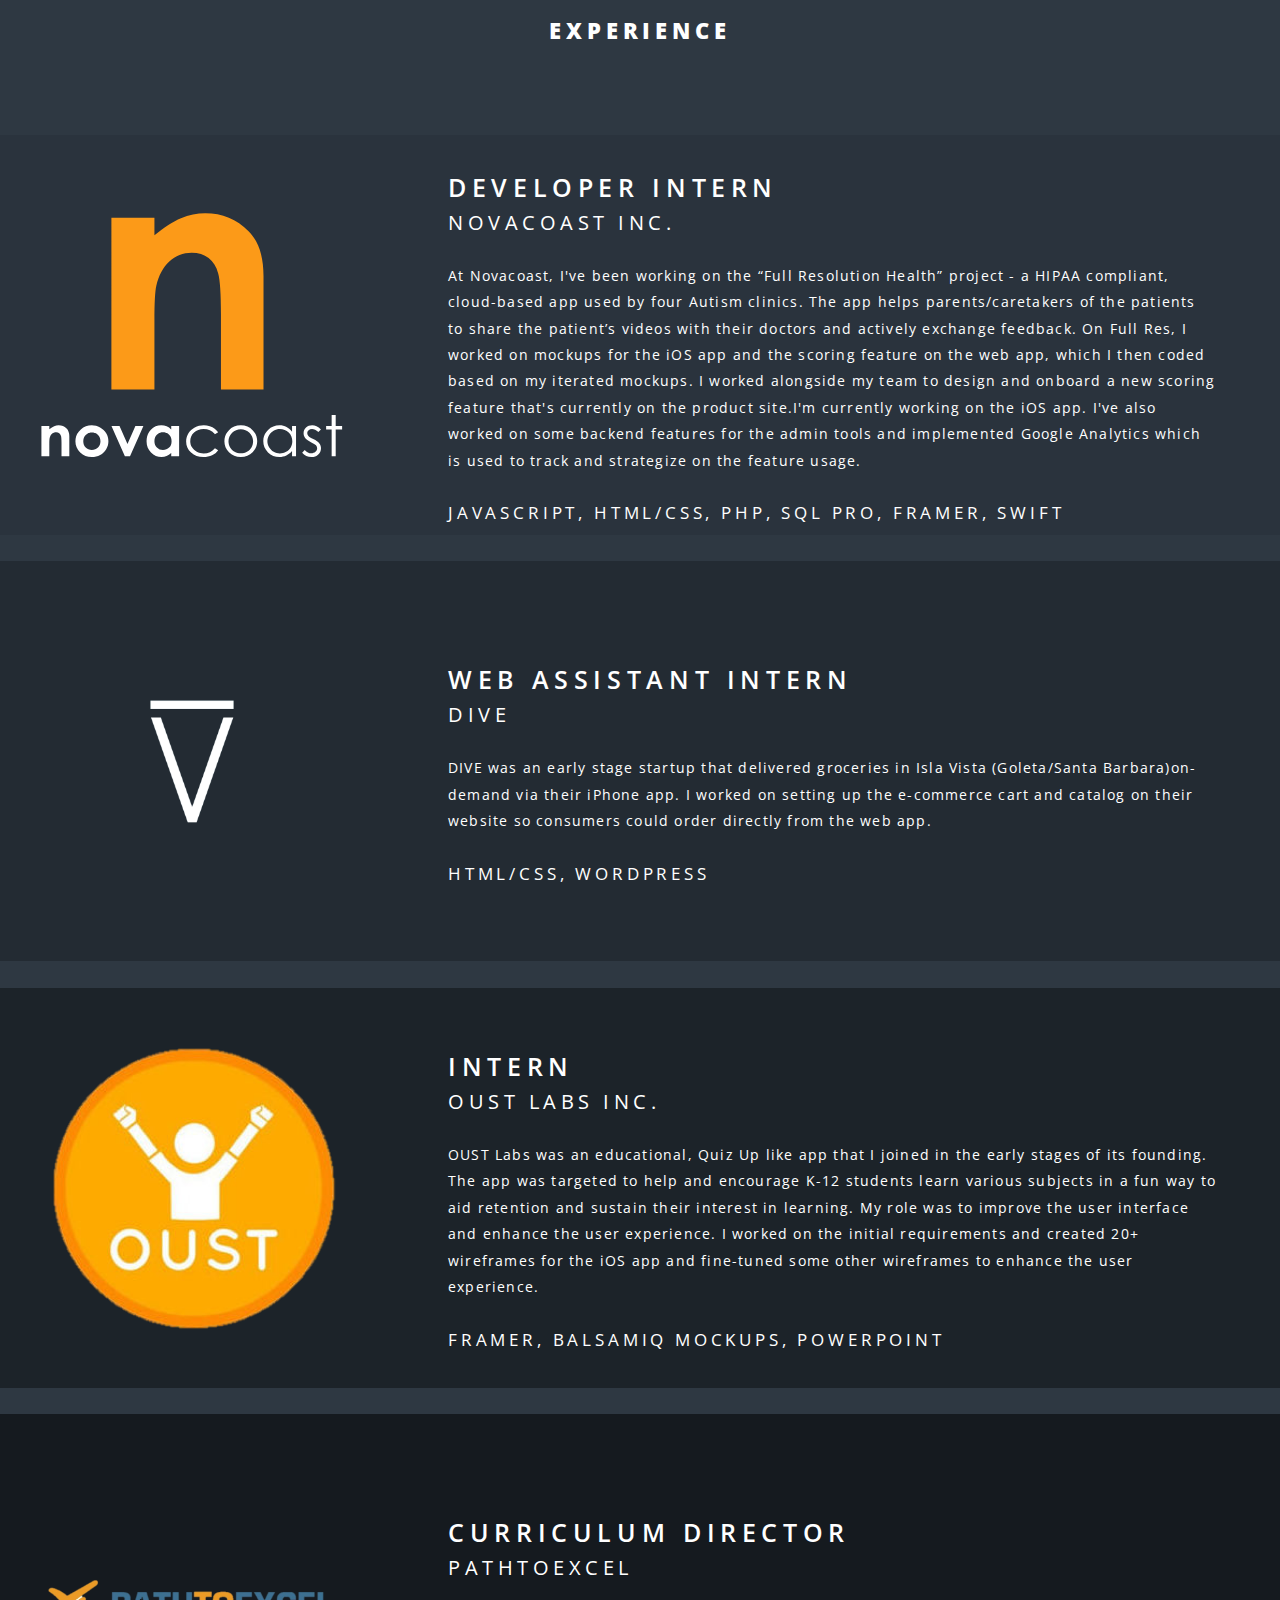
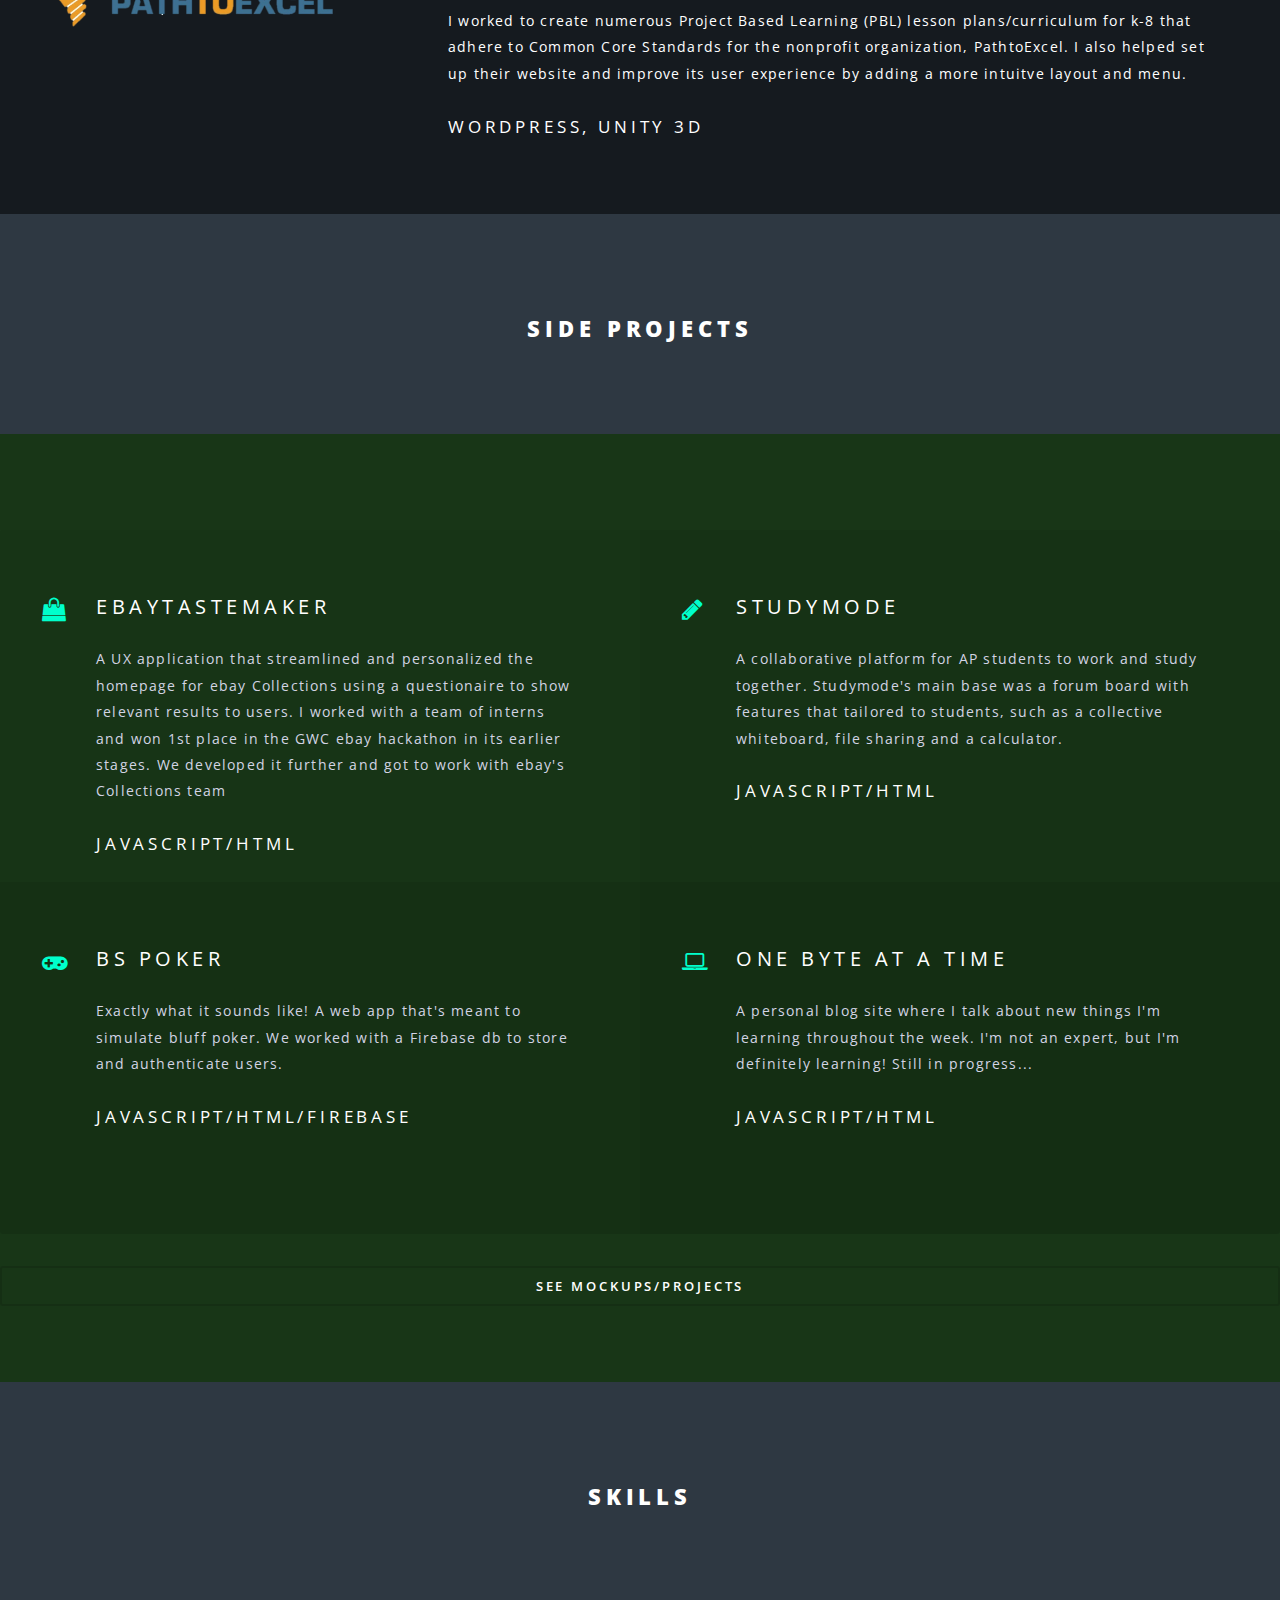
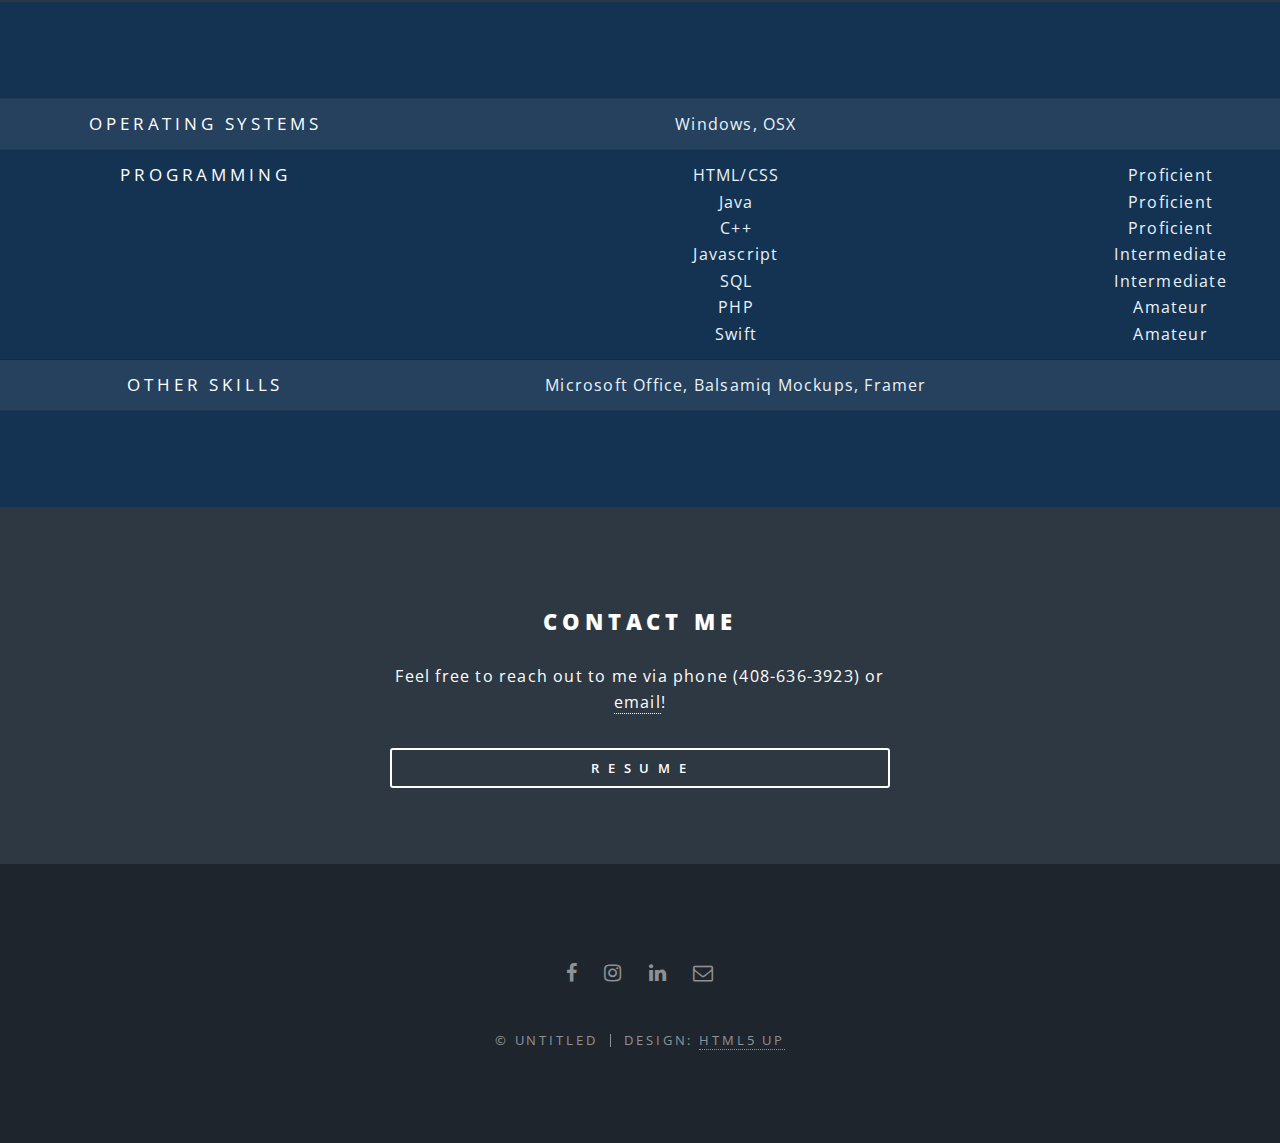
==== commit 457f1337: "Change table" ====
--- a/index.html
+++ b/index.html
@@ -190,7 +190,7 @@
 						<div class="inner">
 							<table>
 								<tr>
-									<td><h4>Operating Systems</h4></td>
+									<td><p class="p3Header">Operating Systems</p></td>
 									<td id="leftie">
 										Windows, OSX
 									</td>
@@ -198,7 +198,7 @@
 									</td>
 								</tr>
 								<tr>
-									<td><h4>Programming</h4></td>
+									<td><p class="p3Header">Programming</p></td>
 									<td id="leftie">
 										HTML/CSS<br />
 										Java<br />
@@ -219,7 +219,7 @@
 									</td>
 								</tr>
 								<tr>
-									<td><h4>Other Skills</h4></td>
+									<td><p class="p3Header">Other Skills</p></td>
 									<td id="leftie">
 										Microsoft Office, Balsamiq Mockups, Framer
 									</td>
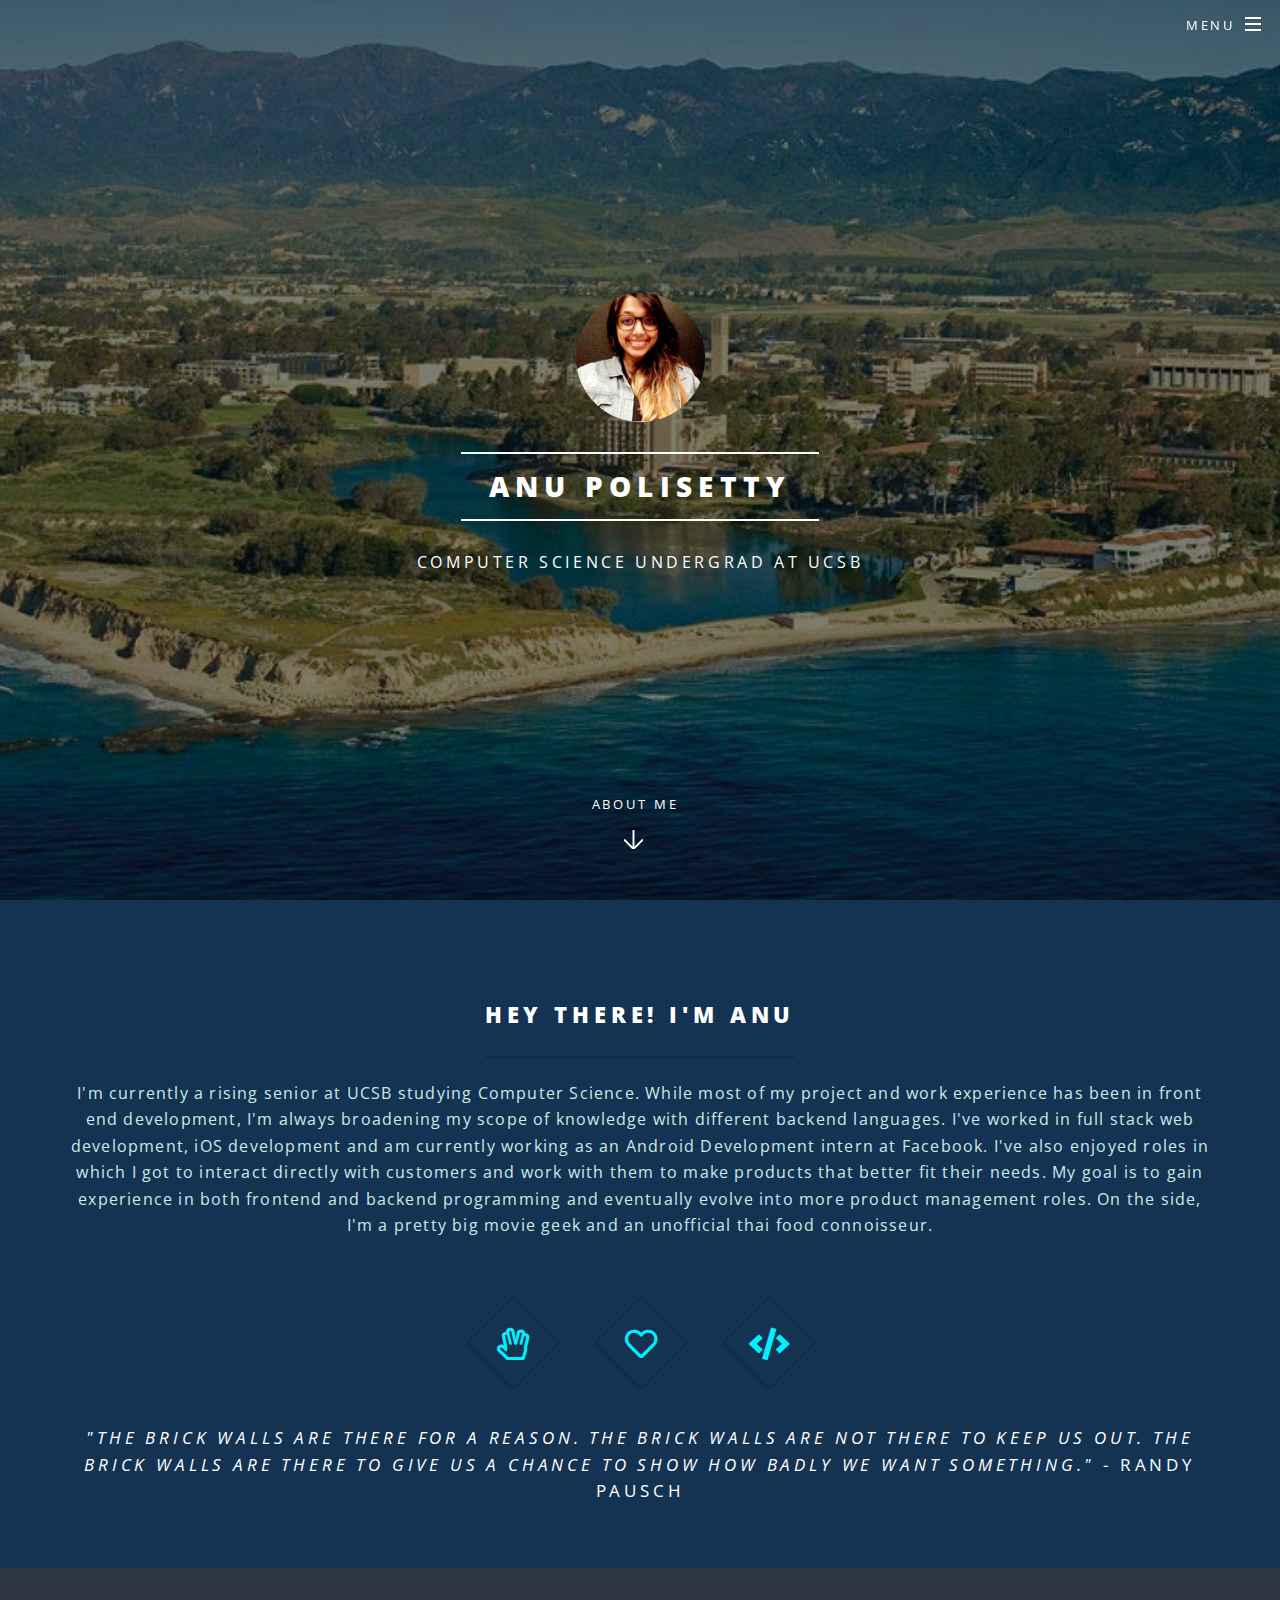
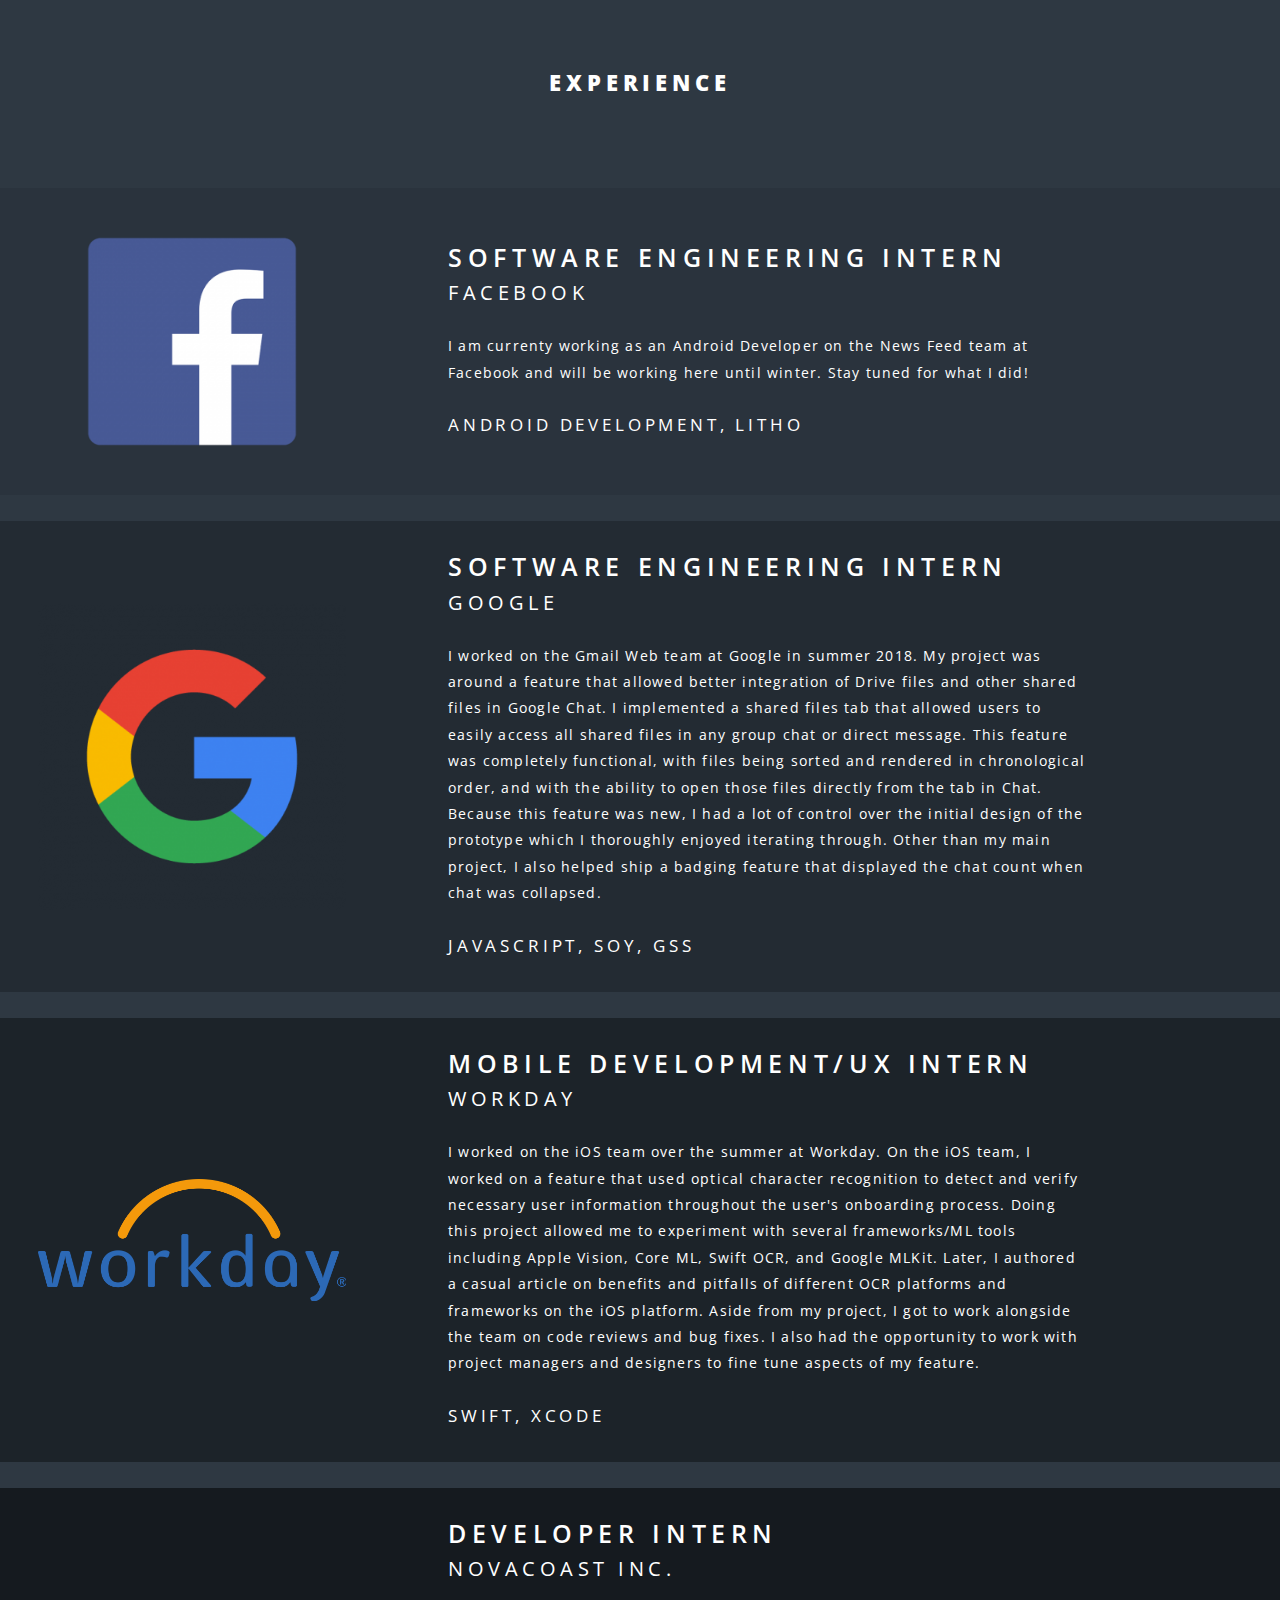
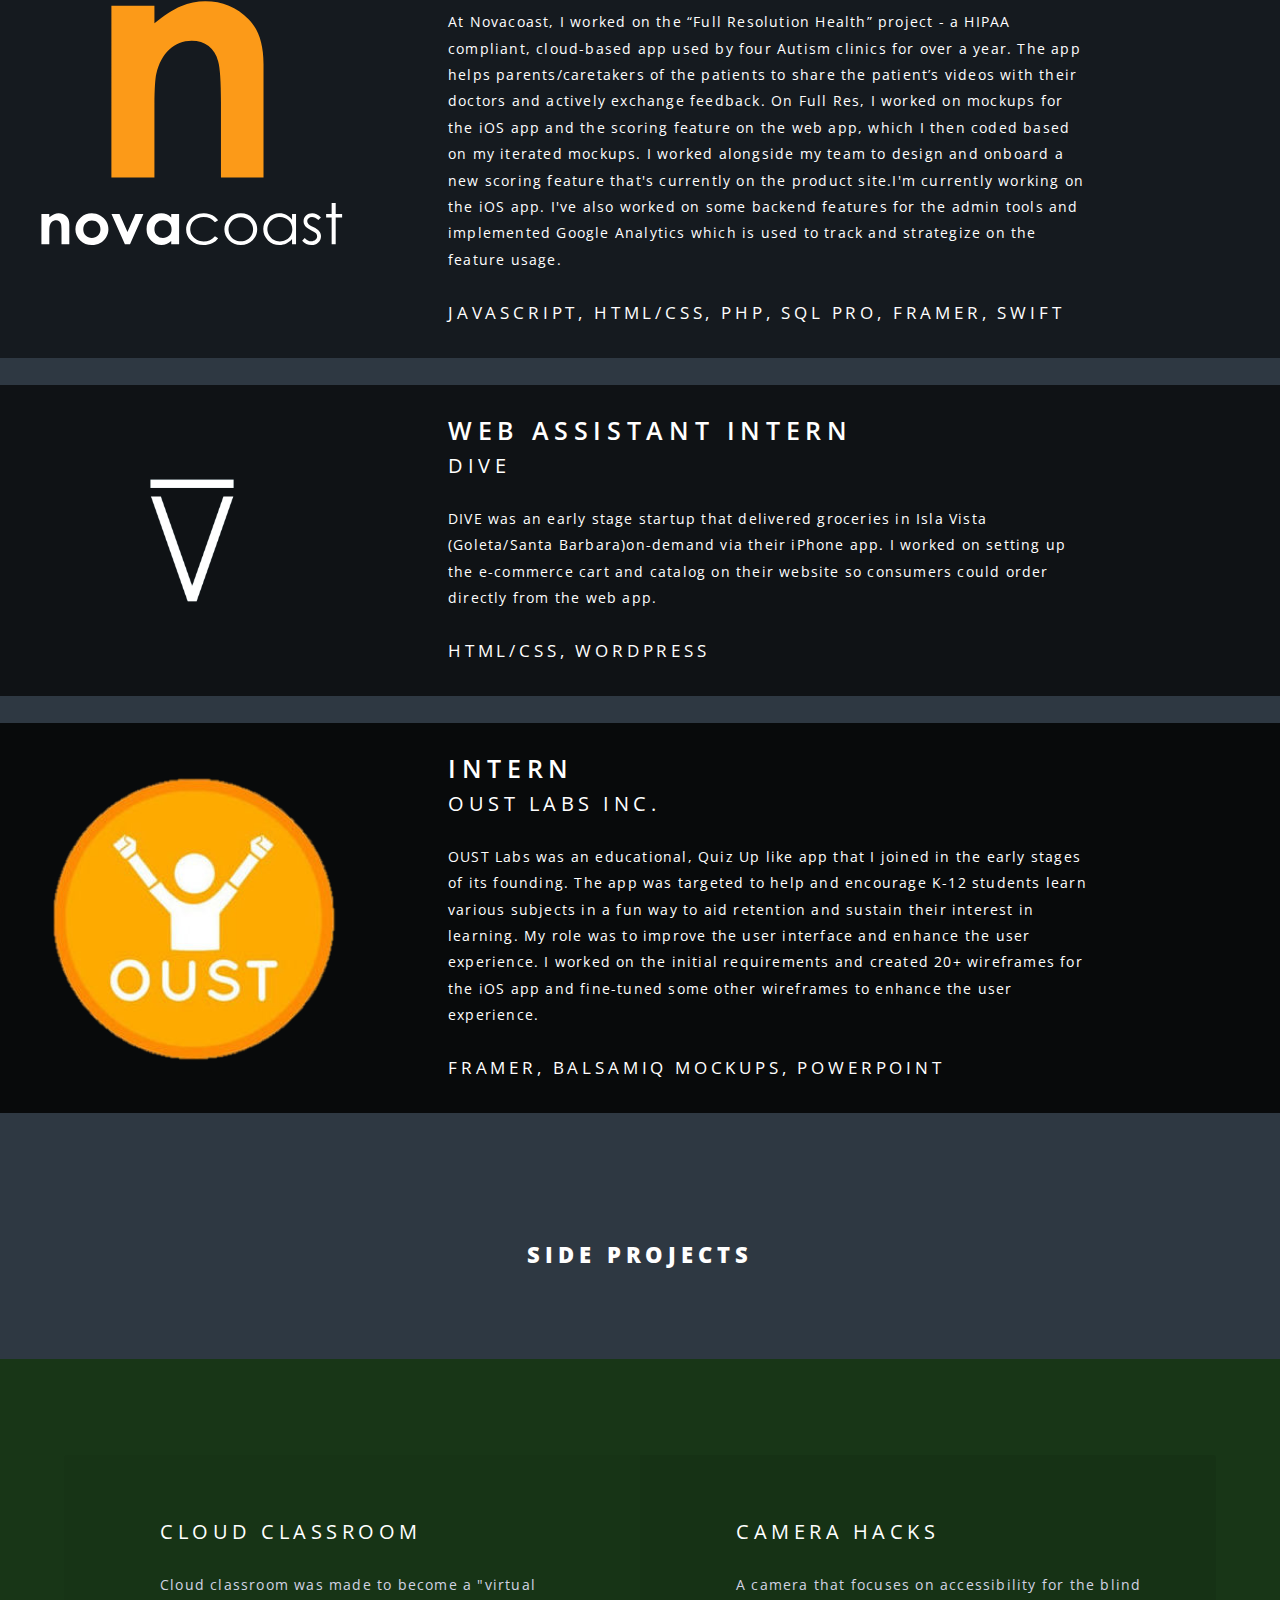
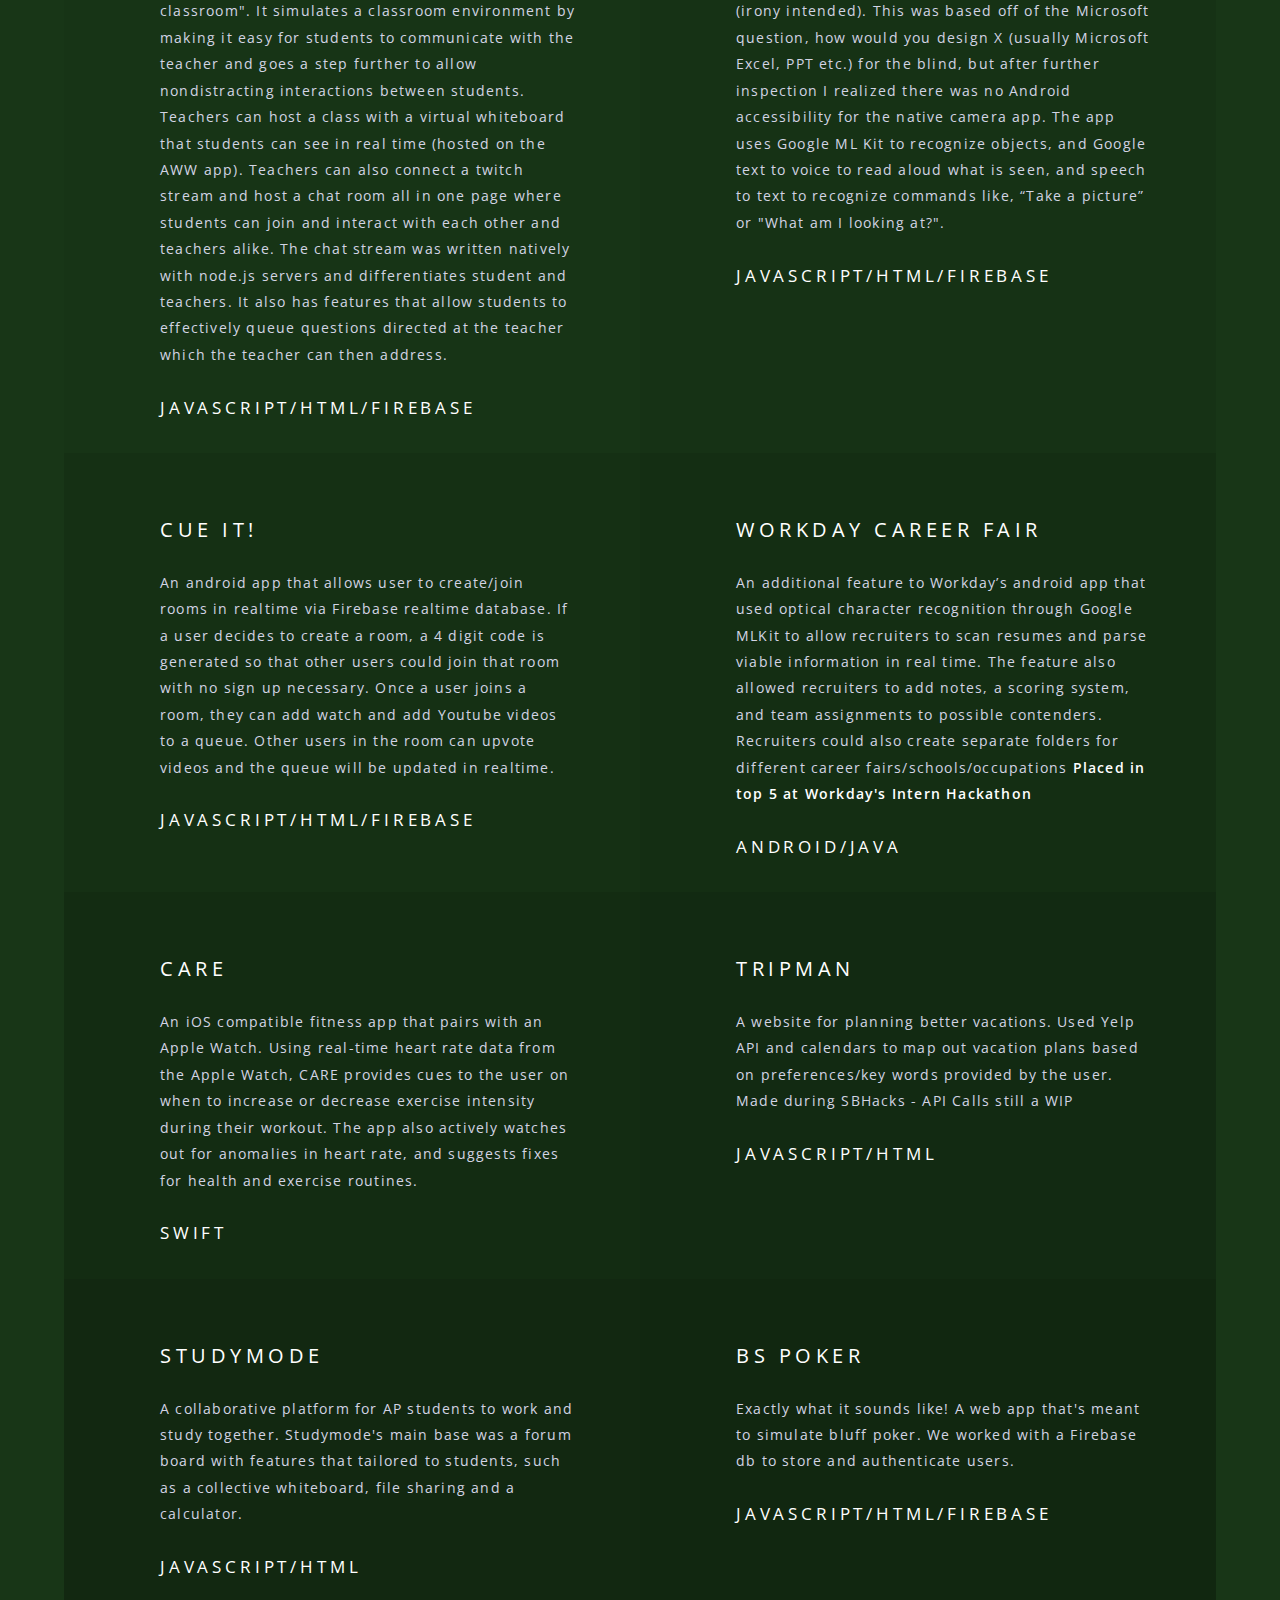
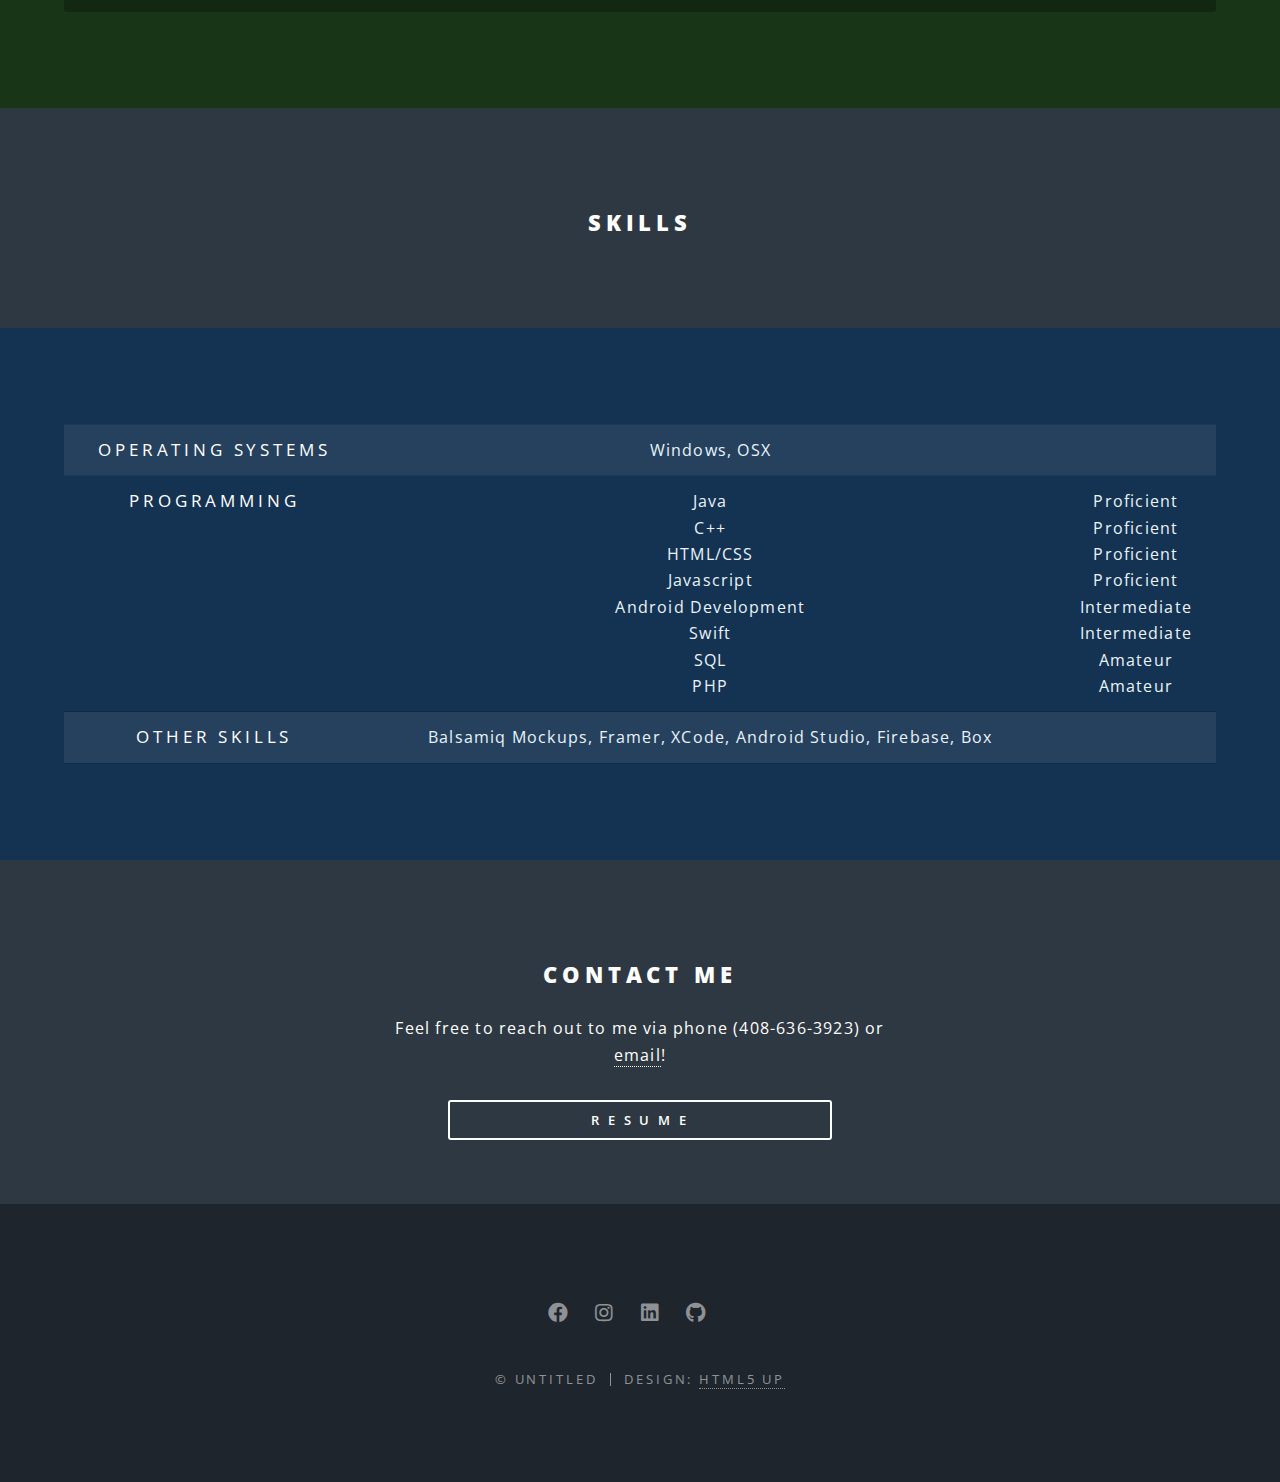
==== commit 7ada4cd9: "changed site a lot" ====
--- a/index.html
+++ b/index.html
@@ -8,14 +8,11 @@
 	<head>
 		<title>Anu Polisetty</title>
 		<meta charset="utf-8" />
-		<meta name="viewport" content="width=device-width, initial-scale=1" />
-		<!--[if lte IE 8]><script src="assets/js/ie/html5shiv.js"></script><![endif]-->
+		<meta name="viewport" content="width=device-width, initial-scale=1, user-scalable=no" />
 		<link rel="stylesheet" href="assets/css/main.css" />
-		<link rel="shortcut icon" type="image/x-icon" href="images/favicon-paper-plane-o.ico" />
-		<!--[if lte IE 8]><link rel="stylesheet" href="assets/css/ie8.css" /><![endif]-->
-		<!--[if lte IE 9]><link rel="stylesheet" href="assets/css/ie9.css" /><![endif]-->
+		<noscript><link rel="stylesheet" href="assets/css/noscript.css" /></noscript>
 	</head>
-	<body class="landing">
+	<body class="landing is-preload">
 
 		<!-- Page Wrapper -->
 			<div id="page-wrapper">
@@ -31,7 +28,6 @@
 										<ul>
 											<li><a href="index.html">Home</a></li>
 											<li><a href="#abtMe">About Me</a></li>
-											<li><a href="#exp">Experience</a></li> <!--edit-->
 											<li><a href="#sideProjects">Side Projects</a></li>
 											<li><a href="#skills">Skills</a></li>
 											<li><a href="examples.html"> Mockups/Projects</a></li>
@@ -44,8 +40,6 @@
 					</header>
 
 				<!-- Banner -->
-
-					
 					<section id="banner">
 						<div class="headerImg">
 							<img id="headerImg" src="images/picMeRect.png"/>
@@ -62,34 +56,66 @@
 						<div class="inner">
 							<header class="major">
 								<h2>Hey there! I'm Anu</h2>
-								<p class="space">I'm currently a sophomore at UCSB studying Computer Science. While most of my project and work experience has been in front end design, I'm always broadening my scope of knowledge with different backend languages. Currently I'm working on gaining more experience in web development and iOS development. I've also enjoyed roles in which I got to interact directly with customers and work with them to make products that better fit their needs. My goal is to gain experience in both frontend and backend programming and eventually evolve into more product management roles. On the side, I'm a pretty big movie geek and an unofficial thai food connoisseur.</p>
+								<p class="space">I'm currently a rising senior at UCSB studying Computer Science. While most of my project and work experience has been in front end development, I'm always broadening my scope of knowledge with different backend languages. I've worked in full stack web development, iOS development and am currently working as an Android Development intern at Facebook. I've also enjoyed roles in which I got to interact directly with customers and work with them to make products that better fit their needs. My goal is to gain experience in both frontend and backend programming and eventually evolve into more product management roles. On the side, I'm a pretty big movie geek and an unofficial thai food connoisseur.</p>
 							</header>
 							<ul class="icons major">
-								<li><span class="icon fa-hand-spock-o major style2"><span class="label">Lorem</span></span></li>
-								<li><span class="icon fa-heart-o major style2"><span class="label">Ipsum</span></span></li>
-								<li><span class="icon fa-code major style2"><span class="label">Dolor</span></span></li>
+								<li><span class="icon fa-hand-spock major style2"><span class="label">Lorem</span></span></li>
+								<li><span class="icon fa-heart major style2"><span class="label">Ipsum</span></span></li>
+								<li><span class="icon solid fa-code major style2"><span class="label">Dolor</span></span></li>
 							</ul>
 							<p class="p3Header"><i>"The brick walls are there for a reason. The brick walls are not there to keep us out. The brick walls are there to give us a chance to show how badly we want something."</i> - Randy Pausch</p>
-						</div>
-					</section>
-
-				<!-- CTA - Experience -->
-				<div id="exp">
+
+						</div>
+					</section>
+
+				<!-- Experience -->
+			    <div id="exp">
 					<section id="cta" class="wrapper style4">
 								<h2 id="centerCTA"> Experience</h2>
-	
 					</section>
 				</div>
-
 
 				<!-- experience main -->
 					<section class="wrapper alt style2">
+						<section class="spotlight">
+							<div class="image" div="resize"><img src="images/facebook.png" alt="" /></div><div class="content">
+								<p class="pHeader"><strong>Software Engineering Intern</strong></p>
+								<p  class="p2Header">Facebook</p>
+								<br />
+								<p class = "smallP"> I am currenty working as an Android Developer on the News Feed team at Facebook and will be working here until winter. Stay tuned for what I did!</p>
+								<br />
+								<p class="p3Header">Android Development, Litho</p>
+							</div>
+						</section>
+						<br />
+						<section class="spotlight">
+							<div class="image" div="resize"><img src="images/goog.png" alt="" /></div><div class="content">
+								<p class="pHeader"><strong>Software Engineering Intern</strong></p>
+								<p  class="p2Header">Google</p>
+								<br />
+								<p class = "smallP"> I worked on the Gmail Web team at Google in summer 2018. My project was around a feature that allowed better integration of Drive files and other shared files in Google Chat. I implemented a shared files tab that allowed users to easily access all shared files in any group chat or direct message. This feature was completely functional, with files being sorted and rendered in chronological order, and with the ability to open those files directly from the tab in Chat. Because this feature was new, I had a lot of control over the initial design of the prototype which I thoroughly enjoyed iterating through. Other than my main project, I also helped ship a badging feature that displayed the chat count when chat was collapsed.</p>
+								<br />
+								<p class="p3Header">Javascript, Soy, GSS</p>
+							</div>
+						</section>
+						<br />
+						<section class="spotlight">
+							<div class="image" div="resize"><img src="images/wday.png" alt="" /></div><div class="content">
+								<p class="pHeader"><strong>Mobile Development/UX Intern</strong></p>
+								<p  class="p2Header">Workday</p>
+								<br />
+								<p class = "smallP"> I worked on the iOS team over the summer at Workday. On the iOS team, I worked on a feature that used optical character recognition to detect and verify necessary user information throughout the user's onboarding process. Doing this project allowed me to experiment with several frameworks/ML tools including Apple Vision, Core ML, Swift OCR, and Google MLKit. Later, I authored a casual article on benefits and pitfalls of different OCR platforms and frameworks on the iOS platform. Aside from my project, I got to work alongside the team on code reviews and bug fixes. I also had the opportunity to work with project managers and designers to fine tune aspects of my feature. </p>
+								<br />
+								<p class="p3Header">Swift, XCode</p>
+							</div>
+						</section>
+						<br />
 						<section class="spotlight">
 							<div class="image" div="resize"><img src="images/novacoast.svg" alt="" /></div><div class="content">
 								<p class="pHeader"><strong>Developer Intern</strong></p>
 								<p  class="p2Header">Novacoast Inc.</p>
 								<br />
-								<p class = "smallP">At Novacoast, I've been working on the “Full Resolution Health” project - a HIPAA compliant, cloud-based app used by four Autism clinics. The app helps parents/caretakers of the patients to share the patient’s videos with their doctors and actively exchange feedback. On Full Res, I worked on mockups for the iOS app and the scoring feature on the web app, which I then coded based on my iterated mockups. I worked alongside my team to design and onboard a new scoring feature that's currently on the product site.I'm currently working on the iOS app. I've also worked on some backend features for the admin tools and implemented Google Analytics which is used to track and strategize on the feature usage.</p>
+								<p class = "smallP">At Novacoast, I worked on the “Full Resolution Health” project - a HIPAA compliant, cloud-based app used by four Autism clinics for over a year. The app helps parents/caretakers of the patients to share the patient’s videos with their doctors and actively exchange feedback. On Full Res, I worked on mockups for the iOS app and the scoring feature on the web app, which I then coded based on my iterated mockups. I worked alongside my team to design and onboard a new scoring feature that's currently on the product site.I'm currently working on the iOS app. I've also worked on some backend features for the admin tools and implemented Google Analytics which is used to track and strategize on the feature usage.</p>
 								<br />
 								<p class="p3Header">Javascript, HTML/CSS, PHP, SQL Pro, Framer, Swift</p>
 							</div>
@@ -114,20 +140,9 @@
 								<p class = "smallP">OUST Labs was an educational, Quiz Up like app that I joined in the early stages of its founding. The app was targeted to help and encourage K-12 students learn various subjects in a fun way to aid retention and sustain their interest in learning. My role was to improve the user interface and enhance the user experience. I worked on the initial requirements and created 20+ wireframes for the iOS app and fine-tuned some other wireframes to enhance the user experience.</p>
 								<br />
 								<p class="p3Header"> Framer, Balsamiq Mockups, Powerpoint</p>
-
-							</div>
-						</section>
-						<br />
-						<section class="spotlight">
-							<div class="image"><img src="images/pathtoexcel.png" alt="" /></div><div class="content">
-								<p class="pHeader"><strong>Curriculum Director</strong></p>
-								<p  class="p2Header">PathToExcel</p>
-								<br />
-								<p class = "smallP">I worked to create numerous Project Based Learning (PBL) lesson plans/curriculum for k-8 that adhere to Common Core Standards for the nonprofit organization, PathtoExcel. I also helped set up their website and improve its user experience by adding a more intuitve layout and menu.</p>
-								<br />
-								<p class="p3Header"> Wordpress, Unity 3D </p>
-							</div>
-						</section>
+							</div>
+						</section>
+						<br />
 					</section>
 
 				<!-- Three -->
@@ -140,46 +155,84 @@
 
 					<section id="sideProjects" class="wrapper style3 special">
 						<div class="inner">
-							<!-- <header class="major">
-								<h2>Accumsan mus tortor nunc aliquet</h2>
-								<p>Aliquam ut ex ut augue consectetur interdum. Donec amet imperdiet eleifend<br />
-								fringilla tincidunt. Nullam dui leo Aenean mi ligula, rhoncus ullamcorper.</p>
-							</header> -->
 							<ul class="features">
-								<li class="icon fa-shopping-bag">
-									<p class="p2Header">ebayTastemaker</p>
-									<br />
-									<p class = "smallP"> A UX application that streamlined and personalized the homepage for ebay Collections using a questionaire to show relevant results to users. I worked with a team of interns and won 1st place in the GWC ebay hackathon in its earlier stages. We developed it further and got to work with ebay's Collections team </p>
-									<br />
-									<p class="p3Header">Javascript/HTML</p>
-								</li>
-								<li class="icon fa-pencil">
-									<p class="p2Header">studymode</p>
-									<br />
-									<p class = "smallP">A collaborative platform for AP students to work and study together. Studymode's main base was a forum board with features that tailored to students, such as a collective whiteboard, file sharing and a calculator.</p>
-									<br />
-									<p class="p3Header">Javascript/HTML</p>
-								</li>
-								<li class="icon fa-gamepad">
-									<p class="p2Header">BS Poker</p>
+								<li class="icon fa-code section-link">
+									<a href="https://github.com/anupolise/cloudclassroom" target="_blank">
+										<p class="p2Header">Cloud Classroom</p>
+										<br />
+										<p class = "smallP">Cloud classroom was made to become a "virtual classroom". It simulates a classroom environment by making it easy for students to communicate with the teacher and goes a step further to allow nondistracting interactions between students. Teachers can host a class with a virtual whiteboard that students can see in real time (hosted on the AWW app). Teachers can also connect a twitch stream and host a chat room all in one page where students can join and interact with each other and teachers alike. The chat stream was written natively with node.js servers and differentiates student and teachers. It also has features that allow students to effectively queue questions directed at the teacher which the teacher can then address.</p>
+										<br />
+										<p class="p3Header">Javascript/HTML/Firebase</p>
+									</a>
+								</li>
+								<li class="icon fa-code">
+									<a class="section-link" href="https://github.com/anupolise/Camera-Hacks" target="_blank">
+										<p class="p2Header">Camera Hacks</p>
+										<br />
+										<p class = "smallP">A camera that focuses on accessibility for the blind (irony intended). This was based off of the Microsoft question, how would you design X (usually Microsoft Excel, PPT etc.) for the blind, but after further inspection I realized there was no Android accessibility for the native camera app. The app uses Google ML Kit to recognize objects, and Google text to voice to read aloud what is seen, and speech to text to recognize commands like, “Take a picture” or "What am I looking at?".</p>
+										<br />
+										<p class="p3Header">Javascript/HTML/Firebase</p>
+									</a>
+								</li>
+								<li class="icon fa-code">
+									<a class="section-link" href="https://github.com/koa-sato/CueIt" target="_blank">
+										<p class="p2Header">Cue It!</p>
+										<br />
+										<p class = "smallP">An android app that allows user to create/join rooms in realtime via Firebase realtime database. If a user decides to create a room, a 4 digit code is generated so that other users could join that room with no sign up necessary. Once a user joins a room, they can add watch and add Youtube videos to a queue. Other users in the room can upvote videos and the queue will be updated in realtime.</p>
+										<br />
+										<p class="p3Header">Javascript/HTML/Firebase</p>
+									</a>
+								</li>
+								<li class="icon fa-code">
+									<a target="_blank">
+										<p class="p2Header">Workday Career Fair</p>
+										<br />
+										<p class = "smallP">An additional feature to Workday’s android app that used optical character recognition through Google MLKit to allow recruiters to scan resumes and parse viable information in real time. The feature also allowed recruiters to add notes, a scoring system, and team assignments to possible contenders. Recruiters could also create separate folders for different career fairs/schools/occupations <b>Placed in top 5 at Workday's Intern Hackathon</b></p>
+										<br />
+										<p class="p3Header">Android/Java</p>
+									</a>
+								</li>
+								<li class="icon fa-code">
+									<a class="section-link" href="https://github.com/eshahani7/project-care" target="_blank">
+										<p class="p2Header">CARE</p>
+										<br />
+										<p class = "smallP">An iOS compatible fitness app that pairs with an Apple Watch. Using real-time heart rate data from the Apple Watch, CARE provides cues to the user on when to increase or decrease exercise intensity during their workout. The app also actively watches out for anomalies in heart rate, and suggests fixes for health and exercise routines. </p>
+										<br />
+										<p class="p3Header">Swift</p>
+									</a>
+								</li>
+								<li class="icon fa-code">
+									<a  target="_blank">
+										<p class="p2Header">Tripman</p>
+										<br />
+										<p class = "smallP"> A website for planning better vacations. Used Yelp API and calendars to map out vacation plans based on preferences/key words provided by the user. Made during SBHacks - API Calls still a WIP </p>
+										<br />
+										<p class="p3Header">Javascript/HTML</p>
+									</a>
+								</li>
+								<li class="icon fa-code">
+									<a target="_blank">
+										<p class="p2Header">studymode</p>
+										<br />
+										<p class = "smallP">A collaborative platform for AP students to work and study together. Studymode's main base was a forum board with features that tailored to students, such as a collective whiteboard, file sharing and a calculator.</p>
+										<br />
+										<p class="p3Header">Javascript/HTML</p>
+									</a>
+								</li>
+								<li class="icon fa-code">
+									<a target="_blank">
+										<p class="p2Header">BS Poker</p>
 									<br />
 									<p class = "smallP">Exactly what it sounds like! A web app that's meant to simulate bluff poker. We worked with a Firebase db to store and authenticate users.</p>
 									<br />
 									<p class="p3Header">Javascript/HTML/Firebase</p>
-								</li>
-								<li class="icon fa-laptop">
-									<p class="p2Header">One Byte At A Time</p>
-									<br />
-									<p class = "smallP">A personal blog site where I talk about new things I'm learning throughout the week. I'm not an expert, but I'm definitely learning! Still in progress... </p>
-									<br />
-									<p class="p3Header">Javascript/HTML</p>
-								</li>
+									</a>
+								</li>
+
 							</ul>
 						</div>
-						<a href="examples.html"class="button fit"> See Mockups/Projects</a>
-					</section>
-
-				<!--skills-->
+					</section>
+
 				<div id="skills">
 					<section id="cta" class="wrapper style4">
 						<h2 id="centerCTA">Skills</h2>
@@ -200,15 +253,17 @@
 								<tr>
 									<td><p class="p3Header">Programming</p></td>
 									<td id="leftie">
-										HTML/CSS<br />
 										Java<br />
 										C++<br/>
+										HTML/CSS<br />
 										Javascript<br />
+										Android Development<br />
+										Swift<br />
 										SQL<br />
-										PHP <br />
-										Swift<br />
+										PHP<br />
 									</td>
 									<td id="leftie">
+										Proficient <br />
 										Proficient <br />
 										Proficient <br />
 										Proficient <br />
@@ -221,7 +276,7 @@
 								<tr>
 									<td><p class="p3Header">Other Skills</p></td>
 									<td id="leftie">
-										Microsoft Office, Balsamiq Mockups, Framer
+										Balsamiq Mockups, Framer, XCode, Android Studio, Firebase, Box
 									</td>
 									<td>
 									</td>
@@ -229,6 +284,7 @@
 							</table>
 						</div>
 					</section>
+
 
 				<!-- CTA - Contact -->
 				<div id="contact">
@@ -237,7 +293,7 @@
 								<p id="centerCTA"> Feel free to reach out to me via phone (408-636-3923) or
 								 <a href="mailto:anu.polisetty444@gmail.com">email</a>!</p> 
 
-								 <a href="https://drive.google.com/file/d/0B5XjKYOiBMU9WVZhWVNaenlTRFk/view?usp=sharing" class= "button fit" id="centerCTA">R E S U M E</a>
+								 <a href="https://drive.google.com/file/d/1qPPx6_pNQNgkjYfhjQ90zq5gsAAweTC4/view?usp=sharing" class= "button fit" id="centerCTA">R E S U M E</a>
 					</section>
 				</div>
 
@@ -245,10 +301,11 @@
 				<!-- Footer -->
 					<footer id="footer">
 						<ul class="icons">
-							<li><a href="https://www.facebook.com/anu.polisetty.9" class="icon fa-facebook"><span class="label">Facebook</span></a></li>
-							<li><a href="https://www.instagram.com/anupolisetty/" class="icon fa-instagram"><span class="label">Instagram</span></a></li>
-							<li><a href="https://www.linkedin.com/in/anu-polisetty/" class="icon fa-linkedin"><span class="label">LinkedIn</span></a></li>
-							<li><a href="mailto:anu.polisetty444@gmail.com" class="icon fa-envelope-o"><span class="label">Email</span></a></li>
+							<li><a href="https://www.facebook.com/anu.polisetty.9" class="icon brands fa-facebook"><span class="label">Facebook</span></a></li>
+							<li><a href="https://www.instagram.com/anupolisetty/" class="icon brands fa-instagram"><span class="label">Instagram</span></a></li>
+							<li><a href="https://www.linkedin.com/in/anu-polisetty/" class="icon  brands fa-linkedin"><span class="label">LinkedIn</span></a></li>
+							<li><a href="https://github.com/anupolise" class="icon  brands fa-github"><span class="label">Github</span></a></li>
+							<li><a href="mailto:anu.polisetty444@gmail.com" class="icon brands fa-google-plus-official"><span class="label">Email</span></a></li>
 						</ul>
 						<ul class="copyright">
 							<li>&copy; Untitled</li><li>Design: <a href="http://html5up.net">HTML5 UP</a></li>
@@ -257,13 +314,16 @@
 
 			</div>
 
+
+			</div>
+
 		<!-- Scripts -->
 			<script src="assets/js/jquery.min.js"></script>
 			<script src="assets/js/jquery.scrollex.min.js"></script>
 			<script src="assets/js/jquery.scrolly.min.js"></script>
-			<script src="assets/js/skel.min.js"></script>
+			<script src="assets/js/browser.min.js"></script>
+			<script src="assets/js/breakpoints.min.js"></script>
 			<script src="assets/js/util.js"></script>
-			<!--[if lte IE 8]><script src="assets/js/ie/respond.min.js"></script><![endif]-->
 			<script src="assets/js/main.js"></script>
 
 	</body>
--- a/assets/css/main.css
+++ b/assets/css/main.css
@@ -1,4 +1,4 @@
-@import url(font-awesome.min.css);
+@import url(fontawesome-all.min.css);
 @import url("https://fonts.googleapis.com/css?family=Open+Sans:400,400italic,600,600italic,800,800italic");
 
 /*
@@ -7,20 +7,33 @@
 	Free for personal and commercial use under the CCA 3.0 license (html5up.net/license)
 */
 
-/* Reset */
-
-	html, body, div, span, applet, object, iframe, p, h1, h2, h3, h4, h5, h6, blockquote, pre, a, abbr, acronym, address, big, cite, code, del, dfn, em, img, ins, kbd, q, s, samp, small, strike, strong, sub, sup, tt, var, b, u, i, center, dl, dt, dd, ol, ul, li, fieldset, form, label, legend, table, caption, tbody, tfoot, thead, tr, th, td, article, aside, canvas, details, embed, figure, figcaption, footer, header, hgroup, menu, nav, output, ruby, section, summary, time, mark, audio, video {
-		margin: 0;
-		padding: 0;
-		border: 0;
-		font-size: 100%;
-		font: inherit;
-		vertical-align: baseline;
-		
-	}
-
-	
-	.smallP{
+html, body, div, span, applet, object,
+iframe, h1, h2, h3, h4, h5, h6, p, blockquote,
+pre, a, abbr, acronym, address, big, cite,
+code, del, dfn, em, img, ins, kbd, q, s, samp,
+small, strike, strong, sub, sup, tt, var, b,
+u, i, center, dl, dt, dd, ol, ul, li, fieldset,
+form, label, legend, table, caption, tbody,
+tfoot, thead, tr, th, td, article, aside,
+canvas, details, embed, figure, figcaption,
+footer, header, hgroup, menu, nav, output, ruby,
+section, summary, time, mark, audio, video {
+	margin: 0;
+	padding: 0;
+	border: 0;
+	font-size: 100%;
+	font: inherit;
+	vertical-align: baseline;}
+
+article, aside, details, figcaption, figure,
+footer, header, hgroup, menu, nav, section {
+	display: block;}
+
+body {
+	line-height: 1;
+}
+
+.smallP{
 		margin: 0;
 		padding: 0;
 		border: 0;
@@ -68,1378 +81,44 @@
 		font-size:17px;
 		color:white;
 	}
-
-
-	article, aside, details, figcaption, figure, footer, header, hgroup, menu, nav, section {
-		display: block;
-	}
-
-	body {
-		line-height: 1;
-	}
-
-	ol, ul {
-		list-style: none;
-	}
-
-	blockquote, q {
-		quotes: none;
-	}
+ol, ul {
+	list-style: none;
+}
+
+blockquote, q {
+	quotes: none;
+}
 
 	blockquote:before, blockquote:after, q:before, q:after {
 		content: '';
 		content: none;
 	}
 
-	table {
-		border-collapse: collapse;
-		border-spacing: 0;
-	}
-
-	body {
-		-webkit-text-size-adjust: none;
-	}
-
-/* Box Model */
-
-	*, *:before, *:after {
-		-moz-box-sizing: border-box;
-		-webkit-box-sizing: border-box;
-		box-sizing: border-box;
-	}
-
-/* Grid */
-
-	.row {
-		border-bottom: solid 1px transparent;
-		-moz-box-sizing: border-box;
-		-webkit-box-sizing: border-box;
-		box-sizing: border-box;
-	}
-
-	.row > * {
-		float: left;
-		-moz-box-sizing: border-box;
-		-webkit-box-sizing: border-box;
-		box-sizing: border-box;
-	}
-
-	.row:after, .row:before {
-		content: '';
-		display: block;
-		clear: both;
-		height: 0;
-	}
-
-	.row.uniform > * > :first-child {
-		margin-top: 0;
-	}
-
-	.row.uniform > * > :last-child {
-		margin-bottom: 0;
-	}
-
-	.row.\30 \25 > * {
-		padding: 0 0 0 0em;
-	}
-
-	.row.\30 \25 {
-		margin: 0 0 -1px 0em;
-	}
-
-	.row.uniform.\30 \25 > * {
-		padding: 0em 0 0 0em;
-	}
-
-	.row.uniform.\30 \25 {
-		margin: 0em 0 -1px 0em;
-	}
-
-	.row > * {
-		padding: 0 0 0 1.5em;
-	}
-
-	.row {
-		margin: 0 0 -1px -1.5em;
-	}
-
-	.row.uniform > * {
-		padding: 1.5em 0 0 1.5em;
-	}
-
-	.row.uniform {
-		margin: -1.5em 0 -1px -1.5em;
-	}
-
-	.row.\32 00\25 > * {
-		padding: 0 0 0 3em;
-	}
-
-	.row.\32 00\25 {
-		margin: 0 0 -1px -3em;
-	}
-
-	.row.uniform.\32 00\25 > * {
-		padding: 3em 0 0 3em;
-	}
-
-	.row.uniform.\32 00\25 {
-		margin: -3em 0 -1px -3em;
-	}
-
-	.row.\31 50\25 > * {
-		padding: 0 0 0 2.25em;
-	}
-
-	.row.\31 50\25 {
-		margin: 0 0 -1px -2.25em;
-	}
-
-	.row.uniform.\31 50\25 > * {
-		padding: 2.25em 0 0 2.25em;
-	}
-
-	.row.uniform.\31 50\25 {
-		margin: -2.25em 0 -1px -2.25em;
-	}
-
-	.row.\35 0\25 > * {
-		padding: 0 0 0 0.75em;
-	}
-
-	.row.\35 0\25 {
-		margin: 0 0 -1px -0.75em;
-	}
-
-	.row.uniform.\35 0\25 > * {
-		padding: 0.75em 0 0 0.75em;
-	}
-
-	.row.uniform.\35 0\25 {
-		margin: -0.75em 0 -1px -0.75em;
-	}
-
-	.row.\32 5\25 > * {
-		padding: 0 0 0 0.375em;
-	}
-
-	.row.\32 5\25 {
-		margin: 0 0 -1px -0.375em;
-	}
-
-	.row.uniform.\32 5\25 > * {
-		padding: 0.375em 0 0 0.375em;
-	}
-
-	.row.uniform.\32 5\25 {
-		margin: -0.375em 0 -1px -0.375em;
-	}
-
-	.\31 2u, .\31 2u\24 {
-		width: 100%;
-		clear: none;
-		margin-left: 0;
-	}
-
-	.\31 1u, .\31 1u\24 {
-		width: 91.6666666667%;
-		clear: none;
-		margin-left: 0;
-	}
-
-	.\31 0u, .\31 0u\24 {
-		width: 83.3333333333%;
-		clear: none;
-		margin-left: 0;
-	}
-
-	.\39 u, .\39 u\24 {
-		width: 75%;
-		clear: none;
-		margin-left: 0;
-	}
-
-	.\38 u, .\38 u\24 {
-		width: 66.6666666667%;
-		clear: none;
-		margin-left: 0;
-	}
-
-	.\37 u, .\37 u\24 {
-		width: 58.3333333333%;
-		clear: none;
-		margin-left: 0;
-	}
-
-	.\36 u, .\36 u\24 {
-		width: 50%;
-		clear: none;
-		margin-left: 0;
-	}
-
-	.\35 u, .\35 u\24 {
-		width: 41.6666666667%;
-		clear: none;
-		margin-left: 0;
-	}
-
-	.\34 u, .\34 u\24 {
-		width: 33.3333333333%;
-		clear: none;
-		margin-left: 0;
-	}
-
-	.\33 u, .\33 u\24 {
-		width: 25%;
-		clear: none;
-		margin-left: 0;
-	}
-
-	.\32 u, .\32 u\24 {
-		width: 16.6666666667%;
-		clear: none;
-		margin-left: 0;
-	}
-
-	.\31 u, .\31 u\24 {
-		width: 8.3333333333%;
-		clear: none;
-		margin-left: 0;
-	}
-
-	.\31 2u\24 + *,
-	.\31 1u\24 + *,
-	.\31 0u\24 + *,
-	.\39 u\24 + *,
-	.\38 u\24 + *,
-	.\37 u\24 + *,
-	.\36 u\24 + *,
-	.\35 u\24 + *,
-	.\34 u\24 + *,
-	.\33 u\24 + *,
-	.\32 u\24 + *,
-	.\31 u\24 + * {
-		clear: left;
-	}
-
-	.\-11u {
-		margin-left: 91.66667%;
-	}
-
-	.\-10u {
-		margin-left: 83.33333%;
-	}
-
-	.\-9u {
-		margin-left: 75%;
-	}
-
-	.\-8u {
-		margin-left: 66.66667%;
-	}
-
-	.\-7u {
-		margin-left: 58.33333%;
-	}
-
-	.\-6u {
-		margin-left: 50%;
-	}
-
-	.\-5u {
-		margin-left: 41.66667%;
-	}
-
-	.\-4u {
-		margin-left: 33.33333%;
-	}
-
-	.\-3u {
-		margin-left: 25%;
-	}
-
-	.\-2u {
-		margin-left: 16.66667%;
-	}
-
-	.\-1u {
-		margin-left: 8.33333%;
-	}
-
-	@media screen and (max-width: 1680px) {
-
-		.row > * {
-			padding: 0 0 0 1.5em;
-		}
-
-		.row {
-			margin: 0 0 -1px -1.5em;
-		}
-
-		.row.uniform > * {
-			padding: 1.5em 0 0 1.5em;
-		}
-
-		.row.uniform {
-			margin: -1.5em 0 -1px -1.5em;
-		}
-
-		.row.\32 00\25 > * {
-			padding: 0 0 0 3em;
-		}
-
-		.row.\32 00\25 {
-			margin: 0 0 -1px -3em;
-		}
-
-		.row.uniform.\32 00\25 > * {
-			padding: 3em 0 0 3em;
-		}
-
-		.row.uniform.\32 00\25 {
-			margin: -3em 0 -1px -3em;
-		}
-
-		.row.\31 50\25 > * {
-			padding: 0 0 0 2.25em;
-		}
-
-		.row.\31 50\25 {
-			margin: 0 0 -1px -2.25em;
-		}
-
-		.row.uniform.\31 50\25 > * {
-			padding: 2.25em 0 0 2.25em;
-		}
-
-		.row.uniform.\31 50\25 {
-			margin: -2.25em 0 -1px -2.25em;
-		}
-
-		.row.\35 0\25 > * {
-			padding: 0 0 0 0.75em;
-		}
-
-		.row.\35 0\25 {
-			margin: 0 0 -1px -0.75em;
-		}
-
-		.row.uniform.\35 0\25 > * {
-			padding: 0.75em 0 0 0.75em;
-		}
-
-		.row.uniform.\35 0\25 {
-			margin: -0.75em 0 -1px -0.75em;
-		}
-
-		.row.\32 5\25 > * {
-			padding: 0 0 0 0.375em;
-		}
-
-		.row.\32 5\25 {
-			margin: 0 0 -1px -0.375em;
-		}
-
-		.row.uniform.\32 5\25 > * {
-			padding: 0.375em 0 0 0.375em;
-		}
-
-		.row.uniform.\32 5\25 {
-			margin: -0.375em 0 -1px -0.375em;
-		}
-
-		.\31 2u\28xlarge\29, .\31 2u\24\28xlarge\29 {
-			width: 100%;
-			clear: none;
-			margin-left: 0;
-		}
-
-		.\31 1u\28xlarge\29, .\31 1u\24\28xlarge\29 {
-			width: 91.6666666667%;
-			clear: none;
-			margin-left: 0;
-		}
-
-		.\31 0u\28xlarge\29, .\31 0u\24\28xlarge\29 {
-			width: 83.3333333333%;
-			clear: none;
-			margin-left: 0;
-		}
-
-		.\39 u\28xlarge\29, .\39 u\24\28xlarge\29 {
-			width: 75%;
-			clear: none;
-			margin-left: 0;
-		}
-
-		.\38 u\28xlarge\29, .\38 u\24\28xlarge\29 {
-			width: 66.6666666667%;
-			clear: none;
-			margin-left: 0;
-		}
-
-		.\37 u\28xlarge\29, .\37 u\24\28xlarge\29 {
-			width: 58.3333333333%;
-			clear: none;
-			margin-left: 0;
-		}
-
-		.\36 u\28xlarge\29, .\36 u\24\28xlarge\29 {
-			width: 50%;
-			clear: none;
-			margin-left: 0;
-		}
-
-		.\35 u\28xlarge\29, .\35 u\24\28xlarge\29 {
-			width: 41.6666666667%;
-			clear: none;
-			margin-left: 0;
-		}
-
-		.\34 u\28xlarge\29, .\34 u\24\28xlarge\29 {
-			width: 33.3333333333%;
-			clear: none;
-			margin-left: 0;
-		}
-
-		.\33 u\28xlarge\29, .\33 u\24\28xlarge\29 {
-			width: 25%;
-			clear: none;
-			margin-left: 0;
-		}
-
-		.\32 u\28xlarge\29, .\32 u\24\28xlarge\29 {
-			width: 16.6666666667%;
-			clear: none;
-			margin-left: 0;
-		}
-
-		.\31 u\28xlarge\29, .\31 u\24\28xlarge\29 {
-			width: 8.3333333333%;
-			clear: none;
-			margin-left: 0;
-		}
-
-		.\31 2u\24\28xlarge\29 + *,
-		.\31 1u\24\28xlarge\29 + *,
-		.\31 0u\24\28xlarge\29 + *,
-		.\39 u\24\28xlarge\29 + *,
-		.\38 u\24\28xlarge\29 + *,
-		.\37 u\24\28xlarge\29 + *,
-		.\36 u\24\28xlarge\29 + *,
-		.\35 u\24\28xlarge\29 + *,
-		.\34 u\24\28xlarge\29 + *,
-		.\33 u\24\28xlarge\29 + *,
-		.\32 u\24\28xlarge\29 + *,
-		.\31 u\24\28xlarge\29 + * {
-			clear: left;
-		}
-
-		.\-11u\28xlarge\29 {
-			margin-left: 91.66667%;
-		}
-
-		.\-10u\28xlarge\29 {
-			margin-left: 83.33333%;
-		}
-
-		.\-9u\28xlarge\29 {
-			margin-left: 75%;
-		}
-
-		.\-8u\28xlarge\29 {
-			margin-left: 66.66667%;
-		}
-
-		.\-7u\28xlarge\29 {
-			margin-left: 58.33333%;
-		}
-
-		.\-6u\28xlarge\29 {
-			margin-left: 50%;
-		}
-
-		.\-5u\28xlarge\29 {
-			margin-left: 41.66667%;
-		}
-
-		.\-4u\28xlarge\29 {
-			margin-left: 33.33333%;
-		}
-
-		.\-3u\28xlarge\29 {
-			margin-left: 25%;
-		}
-
-		.\-2u\28xlarge\29 {
-			margin-left: 16.66667%;
-		}
-
-		.\-1u\28xlarge\29 {
-			margin-left: 8.33333%;
-		}
-
-	}
-
-	@media screen and (max-width: 1280px) {
-
-		.row > * {
-			padding: 0 0 0 1.5em;
-		}
-
-		.row {
-			margin: 0 0 -1px -1.5em;
-		}
-
-		.row.uniform > * {
-			padding: 1.5em 0 0 1.5em;
-		}
-
-		.row.uniform {
-			margin: -1.5em 0 -1px -1.5em;
-		}
-
-		.row.\32 00\25 > * {
-			padding: 0 0 0 3em;
-		}
-
-		.row.\32 00\25 {
-			margin: 0 0 -1px -3em;
-		}
-
-		.row.uniform.\32 00\25 > * {
-			padding: 3em 0 0 3em;
-		}
-
-		.row.uniform.\32 00\25 {
-			margin: -3em 0 -1px -3em;
-		}
-
-		.row.\31 50\25 > * {
-			padding: 0 0 0 2.25em;
-		}
-
-		.row.\31 50\25 {
-			margin: 0 0 -1px -2.25em;
-		}
-
-		.row.uniform.\31 50\25 > * {
-			padding: 2.25em 0 0 2.25em;
-		}
-
-		.row.uniform.\31 50\25 {
-			margin: -2.25em 0 -1px -2.25em;
-		}
-
-		.row.\35 0\25 > * {
-			padding: 0 0 0 0.75em;
-		}
-
-		.row.\35 0\25 {
-			margin: 0 0 -1px -0.75em;
-		}
-
-		.row.uniform.\35 0\25 > * {
-			padding: 0.75em 0 0 0.75em;
-		}
-
-		.row.uniform.\35 0\25 {
-			margin: -0.75em 0 -1px -0.75em;
-		}
-
-		.row.\32 5\25 > * {
-			padding: 0 0 0 0.375em;
-		}
-
-		.row.\32 5\25 {
-			margin: 0 0 -1px -0.375em;
-		}
-
-		.row.uniform.\32 5\25 > * {
-			padding: 0.375em 0 0 0.375em;
-		}
-
-		.row.uniform.\32 5\25 {
-			margin: -0.375em 0 -1px -0.375em;
-		}
-
-		.\31 2u\28large\29, .\31 2u\24\28large\29 {
-			width: 100%;
-			clear: none;
-			margin-left: 0;
-		}
-
-		.\31 1u\28large\29, .\31 1u\24\28large\29 {
-			width: 91.6666666667%;
-			clear: none;
-			margin-left: 0;
-		}
-
-		.\31 0u\28large\29, .\31 0u\24\28large\29 {
-			width: 83.3333333333%;
-			clear: none;
-			margin-left: 0;
-		}
-
-		.\39 u\28large\29, .\39 u\24\28large\29 {
-			width: 75%;
-			clear: none;
-			margin-left: 0;
-		}
-
-		.\38 u\28large\29, .\38 u\24\28large\29 {
-			width: 66.6666666667%;
-			clear: none;
-			margin-left: 0;
-		}
-
-		.\37 u\28large\29, .\37 u\24\28large\29 {
-			width: 58.3333333333%;
-			clear: none;
-			margin-left: 0;
-		}
-
-		.\36 u\28large\29, .\36 u\24\28large\29 {
-			width: 50%;
-			clear: none;
-			margin-left: 0;
-		}
-
-		.\35 u\28large\29, .\35 u\24\28large\29 {
-			width: 41.6666666667%;
-			clear: none;
-			margin-left: 0;
-		}
-
-		.\34 u\28large\29, .\34 u\24\28large\29 {
-			width: 33.3333333333%;
-			clear: none;
-			margin-left: 0;
-		}
-
-		.\33 u\28large\29, .\33 u\24\28large\29 {
-			width: 25%;
-			clear: none;
-			margin-left: 0;
-		}
-
-		.\32 u\28large\29, .\32 u\24\28large\29 {
-			width: 16.6666666667%;
-			clear: none;
-			margin-left: 0;
-		}
-
-		.\31 u\28large\29, .\31 u\24\28large\29 {
-			width: 8.3333333333%;
-			clear: none;
-			margin-left: 0;
-		}
-
-		.\31 2u\24\28large\29 + *,
-		.\31 1u\24\28large\29 + *,
-		.\31 0u\24\28large\29 + *,
-		.\39 u\24\28large\29 + *,
-		.\38 u\24\28large\29 + *,
-		.\37 u\24\28large\29 + *,
-		.\36 u\24\28large\29 + *,
-		.\35 u\24\28large\29 + *,
-		.\34 u\24\28large\29 + *,
-		.\33 u\24\28large\29 + *,
-		.\32 u\24\28large\29 + *,
-		.\31 u\24\28large\29 + * {
-			clear: left;
-		}
-
-		.\-11u\28large\29 {
-			margin-left: 91.66667%;
-		}
-
-		.\-10u\28large\29 {
-			margin-left: 83.33333%;
-		}
-
-		.\-9u\28large\29 {
-			margin-left: 75%;
-		}
-
-		.\-8u\28large\29 {
-			margin-left: 66.66667%;
-		}
-
-		.\-7u\28large\29 {
-			margin-left: 58.33333%;
-		}
-
-		.\-6u\28large\29 {
-			margin-left: 50%;
-		}
-
-		.\-5u\28large\29 {
-			margin-left: 41.66667%;
-		}
-
-		.\-4u\28large\29 {
-			margin-left: 33.33333%;
-		}
-
-		.\-3u\28large\29 {
-			margin-left: 25%;
-		}
-
-		.\-2u\28large\29 {
-			margin-left: 16.66667%;
-		}
-
-		.\-1u\28large\29 {
-			margin-left: 8.33333%;
-		}
-
-	}
-
-	@media screen and (max-width: 980px) {
-
-		.row > * {
-			padding: 0 0 0 1.5em;
-		}
-
-		.row {
-			margin: 0 0 -1px -1.5em;
-		}
-
-		.row.uniform > * {
-			padding: 1.5em 0 0 1.5em;
-		}
-
-		.row.uniform {
-			margin: -1.5em 0 -1px -1.5em;
-		}
-
-		.row.\32 00\25 > * {
-			padding: 0 0 0 3em;
-		}
-
-		.row.\32 00\25 {
-			margin: 0 0 -1px -3em;
-		}
-
-		.row.uniform.\32 00\25 > * {
-			padding: 3em 0 0 3em;
-		}
-
-		.row.uniform.\32 00\25 {
-			margin: -3em 0 -1px -3em;
-		}
-
-		.row.\31 50\25 > * {
-			padding: 0 0 0 2.25em;
-		}
-
-		.row.\31 50\25 {
-			margin: 0 0 -1px -2.25em;
-		}
-
-		.row.uniform.\31 50\25 > * {
-			padding: 2.25em 0 0 2.25em;
-		}
-
-		.row.uniform.\31 50\25 {
-			margin: -2.25em 0 -1px -2.25em;
-		}
-
-		.row.\35 0\25 > * {
-			padding: 0 0 0 0.75em;
-		}
-
-		.row.\35 0\25 {
-			margin: 0 0 -1px -0.75em;
-		}
-
-		.row.uniform.\35 0\25 > * {
-			padding: 0.75em 0 0 0.75em;
-		}
-
-		.row.uniform.\35 0\25 {
-			margin: -0.75em 0 -1px -0.75em;
-		}
-
-		.row.\32 5\25 > * {
-			padding: 0 0 0 0.375em;
-		}
-
-		.row.\32 5\25 {
-			margin: 0 0 -1px -0.375em;
-		}
-
-		.row.uniform.\32 5\25 > * {
-			padding: 0.375em 0 0 0.375em;
-		}
-
-		.row.uniform.\32 5\25 {
-			margin: -0.375em 0 -1px -0.375em;
-		}
-
-		.\31 2u\28medium\29, .\31 2u\24\28medium\29 {
-			width: 100%;
-			clear: none;
-			margin-left: 0;
-		}
-
-		.\31 1u\28medium\29, .\31 1u\24\28medium\29 {
-			width: 91.6666666667%;
-			clear: none;
-			margin-left: 0;
-		}
-
-		.\31 0u\28medium\29, .\31 0u\24\28medium\29 {
-			width: 83.3333333333%;
-			clear: none;
-			margin-left: 0;
-		}
-
-		.\39 u\28medium\29, .\39 u\24\28medium\29 {
-			width: 75%;
-			clear: none;
-			margin-left: 0;
-		}
-
-		.\38 u\28medium\29, .\38 u\24\28medium\29 {
-			width: 66.6666666667%;
-			clear: none;
-			margin-left: 0;
-		}
-
-		.\37 u\28medium\29, .\37 u\24\28medium\29 {
-			width: 58.3333333333%;
-			clear: none;
-			margin-left: 0;
-		}
-
-		.\36 u\28medium\29, .\36 u\24\28medium\29 {
-			width: 50%;
-			clear: none;
-			margin-left: 0;
-		}
-
-		.\35 u\28medium\29, .\35 u\24\28medium\29 {
-			width: 41.6666666667%;
-			clear: none;
-			margin-left: 0;
-		}
-
-		.\34 u\28medium\29, .\34 u\24\28medium\29 {
-			width: 33.3333333333%;
-			clear: none;
-			margin-left: 0;
-		}
-
-		.\33 u\28medium\29, .\33 u\24\28medium\29 {
-			width: 25%;
-			clear: none;
-			margin-left: 0;
-		}
-
-		.\32 u\28medium\29, .\32 u\24\28medium\29 {
-			width: 16.6666666667%;
-			clear: none;
-			margin-left: 0;
-		}
-
-		.\31 u\28medium\29, .\31 u\24\28medium\29 {
-			width: 8.3333333333%;
-			clear: none;
-			margin-left: 0;
-		}
-
-		.\31 2u\24\28medium\29 + *,
-		.\31 1u\24\28medium\29 + *,
-		.\31 0u\24\28medium\29 + *,
-		.\39 u\24\28medium\29 + *,
-		.\38 u\24\28medium\29 + *,
-		.\37 u\24\28medium\29 + *,
-		.\36 u\24\28medium\29 + *,
-		.\35 u\24\28medium\29 + *,
-		.\34 u\24\28medium\29 + *,
-		.\33 u\24\28medium\29 + *,
-		.\32 u\24\28medium\29 + *,
-		.\31 u\24\28medium\29 + * {
-			clear: left;
-		}
-
-		.\-11u\28medium\29 {
-			margin-left: 91.66667%;
-		}
-
-		.\-10u\28medium\29 {
-			margin-left: 83.33333%;
-		}
-
-		.\-9u\28medium\29 {
-			margin-left: 75%;
-		}
-
-		.\-8u\28medium\29 {
-			margin-left: 66.66667%;
-		}
-
-		.\-7u\28medium\29 {
-			margin-left: 58.33333%;
-		}
-
-		.\-6u\28medium\29 {
-			margin-left: 50%;
-		}
-
-		.\-5u\28medium\29 {
-			margin-left: 41.66667%;
-		}
-
-		.\-4u\28medium\29 {
-			margin-left: 33.33333%;
-		}
-
-		.\-3u\28medium\29 {
-			margin-left: 25%;
-		}
-
-		.\-2u\28medium\29 {
-			margin-left: 16.66667%;
-		}
-
-		.\-1u\28medium\29 {
-			margin-left: 8.33333%;
-		}
-
-	}
-
-	@media screen and (max-width: 736px) {
-
-		.row > * {
-			padding: 0 0 0 1.5em;
-		}
-
-		.row {
-			margin: 0 0 -1px -1.5em;
-		}
-
-		.row.uniform > * {
-			padding: 1.5em 0 0 1.5em;
-		}
-
-		.row.uniform {
-			margin: -1.5em 0 -1px -1.5em;
-		}
-
-		.row.\32 00\25 > * {
-			padding: 0 0 0 3em;
-		}
-
-		.row.\32 00\25 {
-			margin: 0 0 -1px -3em;
-		}
-
-		.row.uniform.\32 00\25 > * {
-			padding: 3em 0 0 3em;
-		}
-
-		.row.uniform.\32 00\25 {
-			margin: -3em 0 -1px -3em;
-		}
-
-		.row.\31 50\25 > * {
-			padding: 0 0 0 2.25em;
-		}
-
-		.row.\31 50\25 {
-			margin: 0 0 -1px -2.25em;
-		}
-
-		.row.uniform.\31 50\25 > * {
-			padding: 2.25em 0 0 2.25em;
-		}
-
-		.row.uniform.\31 50\25 {
-			margin: -2.25em 0 -1px -2.25em;
-		}
-
-		.row.\35 0\25 > * {
-			padding: 0 0 0 0.75em;
-		}
-
-		.row.\35 0\25 {
-			margin: 0 0 -1px -0.75em;
-		}
-
-		.row.uniform.\35 0\25 > * {
-			padding: 0.75em 0 0 0.75em;
-		}
-
-		.row.uniform.\35 0\25 {
-			margin: -0.75em 0 -1px -0.75em;
-		}
-
-		.row.\32 5\25 > * {
-			padding: 0 0 0 0.375em;
-		}
-
-		.row.\32 5\25 {
-			margin: 0 0 -1px -0.375em;
-		}
-
-		.row.uniform.\32 5\25 > * {
-			padding: 0.375em 0 0 0.375em;
-		}
-
-		.row.uniform.\32 5\25 {
-			margin: -0.375em 0 -1px -0.375em;
-		}
-
-		.\31 2u\28small\29, .\31 2u\24\28small\29 {
-			width: 100%;
-			clear: none;
-			margin-left: 0;
-		}
-
-		.\31 1u\28small\29, .\31 1u\24\28small\29 {
-			width: 91.6666666667%;
-			clear: none;
-			margin-left: 0;
-		}
-
-		.\31 0u\28small\29, .\31 0u\24\28small\29 {
-			width: 83.3333333333%;
-			clear: none;
-			margin-left: 0;
-		}
-
-		.\39 u\28small\29, .\39 u\24\28small\29 {
-			width: 75%;
-			clear: none;
-			margin-left: 0;
-		}
-
-		.\38 u\28small\29, .\38 u\24\28small\29 {
-			width: 66.6666666667%;
-			clear: none;
-			margin-left: 0;
-		}
-
-		.\37 u\28small\29, .\37 u\24\28small\29 {
-			width: 58.3333333333%;
-			clear: none;
-			margin-left: 0;
-		}
-
-		.\36 u\28small\29, .\36 u\24\28small\29 {
-			width: 50%;
-			clear: none;
-			margin-left: 0;
-		}
-
-		.\35 u\28small\29, .\35 u\24\28small\29 {
-			width: 41.6666666667%;
-			clear: none;
-			margin-left: 0;
-		}
-
-		.\34 u\28small\29, .\34 u\24\28small\29 {
-			width: 33.3333333333%;
-			clear: none;
-			margin-left: 0;
-		}
-
-		.\33 u\28small\29, .\33 u\24\28small\29 {
-			width: 25%;
-			clear: none;
-			margin-left: 0;
-		}
-
-		.\32 u\28small\29, .\32 u\24\28small\29 {
-			width: 16.6666666667%;
-			clear: none;
-			margin-left: 0;
-		}
-
-		.\31 u\28small\29, .\31 u\24\28small\29 {
-			width: 8.3333333333%;
-			clear: none;
-			margin-left: 0;
-		}
-
-		.\31 2u\24\28small\29 + *,
-		.\31 1u\24\28small\29 + *,
-		.\31 0u\24\28small\29 + *,
-		.\39 u\24\28small\29 + *,
-		.\38 u\24\28small\29 + *,
-		.\37 u\24\28small\29 + *,
-		.\36 u\24\28small\29 + *,
-		.\35 u\24\28small\29 + *,
-		.\34 u\24\28small\29 + *,
-		.\33 u\24\28small\29 + *,
-		.\32 u\24\28small\29 + *,
-		.\31 u\24\28small\29 + * {
-			clear: left;
-		}
-
-		.\-11u\28small\29 {
-			margin-left: 91.66667%;
-		}
-
-		.\-10u\28small\29 {
-			margin-left: 83.33333%;
-		}
-
-		.\-9u\28small\29 {
-			margin-left: 75%;
-		}
-
-		.\-8u\28small\29 {
-			margin-left: 66.66667%;
-		}
-
-		.\-7u\28small\29 {
-			margin-left: 58.33333%;
-		}
-
-		.\-6u\28small\29 {
-			margin-left: 50%;
-		}
-
-		.\-5u\28small\29 {
-			margin-left: 41.66667%;
-		}
-
-		.\-4u\28small\29 {
-			margin-left: 33.33333%;
-		}
-
-		.\-3u\28small\29 {
-			margin-left: 25%;
-		}
-
-		.\-2u\28small\29 {
-			margin-left: 16.66667%;
-		}
-
-		.\-1u\28small\29 {
-			margin-left: 8.33333%;
-		}
-
-	}
-
-	@media screen and (max-width: 480px) {
-
-		.row > * {
-			padding: 0 0 0 1.5em;
-		}
-
-		.row {
-			margin: 0 0 -1px -1.5em;
-		}
-
-		.row.uniform > * {
-			padding: 1.5em 0 0 1.5em;
-		}
-
-		.row.uniform {
-			margin: -1.5em 0 -1px -1.5em;
-		}
-
-		.row.\32 00\25 > * {
-			padding: 0 0 0 3em;
-		}
-
-		.row.\32 00\25 {
-			margin: 0 0 -1px -3em;
-		}
-
-		.row.uniform.\32 00\25 > * {
-			padding: 3em 0 0 3em;
-		}
-
-		.row.uniform.\32 00\25 {
-			margin: -3em 0 -1px -3em;
-		}
-
-		.row.\31 50\25 > * {
-			padding: 0 0 0 2.25em;
-		}
-
-		.row.\31 50\25 {
-			margin: 0 0 -1px -2.25em;
-		}
-
-		.row.uniform.\31 50\25 > * {
-			padding: 2.25em 0 0 2.25em;
-		}
-
-		.row.uniform.\31 50\25 {
-			margin: -2.25em 0 -1px -2.25em;
-		}
-
-		.row.\35 0\25 > * {
-			padding: 0 0 0 0.75em;
-		}
-
-		.row.\35 0\25 {
-			margin: 0 0 -1px -0.75em;
-		}
-
-		.row.uniform.\35 0\25 > * {
-			padding: 0.75em 0 0 0.75em;
-		}
-
-		.row.uniform.\35 0\25 {
-			margin: -0.75em 0 -1px -0.75em;
-		}
-
-		.row.\32 5\25 > * {
-			padding: 0 0 0 0.375em;
-		}
-
-		.row.\32 5\25 {
-			margin: 0 0 -1px -0.375em;
-		}
-
-		.row.uniform.\32 5\25 > * {
-			padding: 0.375em 0 0 0.375em;
-		}
-
-		.row.uniform.\32 5\25 {
-			margin: -0.375em 0 -1px -0.375em;
-		}
-
-		.\31 2u\28xsmall\29, .\31 2u\24\28xsmall\29 {
-			width: 100%;
-			clear: none;
-			margin-left: 0;
-		}
-
-		.\31 1u\28xsmall\29, .\31 1u\24\28xsmall\29 {
-			width: 91.6666666667%;
-			clear: none;
-			margin-left: 0;
-		}
-
-		.\31 0u\28xsmall\29, .\31 0u\24\28xsmall\29 {
-			width: 83.3333333333%;
-			clear: none;
-			margin-left: 0;
-		}
-
-		.\39 u\28xsmall\29, .\39 u\24\28xsmall\29 {
-			width: 75%;
-			clear: none;
-			margin-left: 0;
-		}
-
-		.\38 u\28xsmall\29, .\38 u\24\28xsmall\29 {
-			width: 66.6666666667%;
-			clear: none;
-			margin-left: 0;
-		}
-
-		.\37 u\28xsmall\29, .\37 u\24\28xsmall\29 {
-			width: 58.3333333333%;
-			clear: none;
-			margin-left: 0;
-		}
-
-		.\36 u\28xsmall\29, .\36 u\24\28xsmall\29 {
-			width: 50%;
-			clear: none;
-			margin-left: 0;
-		}
-
-		.\35 u\28xsmall\29, .\35 u\24\28xsmall\29 {
-			width: 41.6666666667%;
-			clear: none;
-			margin-left: 0;
-		}
-
-		.\34 u\28xsmall\29, .\34 u\24\28xsmall\29 {
-			width: 33.3333333333%;
-			clear: none;
-			margin-left: 0;
-		}
-
-		.\33 u\28xsmall\29, .\33 u\24\28xsmall\29 {
-			width: 25%;
-			clear: none;
-			margin-left: 0;
-		}
-
-		.\32 u\28xsmall\29, .\32 u\24\28xsmall\29 {
-			width: 16.6666666667%;
-			clear: none;
-			margin-left: 0;
-		}
-
-		.\31 u\28xsmall\29, .\31 u\24\28xsmall\29 {
-			width: 8.3333333333%;
-			clear: none;
-			margin-left: 0;
-		}
-
-		.\31 2u\24\28xsmall\29 + *,
-		.\31 1u\24\28xsmall\29 + *,
-		.\31 0u\24\28xsmall\29 + *,
-		.\39 u\24\28xsmall\29 + *,
-		.\38 u\24\28xsmall\29 + *,
-		.\37 u\24\28xsmall\29 + *,
-		.\36 u\24\28xsmall\29 + *,
-		.\35 u\24\28xsmall\29 + *,
-		.\34 u\24\28xsmall\29 + *,
-		.\33 u\24\28xsmall\29 + *,
-		.\32 u\24\28xsmall\29 + *,
-		.\31 u\24\28xsmall\29 + * {
-			clear: left;
-		}
-
-		.\-11u\28xsmall\29 {
-			margin-left: 91.66667%;
-		}
-
-		.\-10u\28xsmall\29 {
-			margin-left: 83.33333%;
-		}
-
-		.\-9u\28xsmall\29 {
-			margin-left: 75%;
-		}
-
-		.\-8u\28xsmall\29 {
-			margin-left: 66.66667%;
-		}
-
-		.\-7u\28xsmall\29 {
-			margin-left: 58.33333%;
-		}
-
-		.\-6u\28xsmall\29 {
-			margin-left: 50%;
-		}
-
-		.\-5u\28xsmall\29 {
-			margin-left: 41.66667%;
-		}
-
-		.\-4u\28xsmall\29 {
-			margin-left: 33.33333%;
-		}
-
-		.\-3u\28xsmall\29 {
-			margin-left: 25%;
-		}
-
-		.\-2u\28xsmall\29 {
-			margin-left: 16.66667%;
-		}
-
-		.\-1u\28xsmall\29 {
-			margin-left: 8.33333%;
-		}
-
-	}
+table {
+	border-collapse: collapse;
+	border-spacing: 0;
+}
+
+body {
+	-webkit-text-size-adjust: none;
+}
+
+mark {
+	background-color: transparent;
+	color: inherit;
+}
+
+input::-moz-focus-inner {
+	border: 0;
+	padding: 0;
+}
+
+input, select, textarea {
+	-moz-appearance: none;
+	-webkit-appearance: none;
+	-ms-appearance: none;
+	appearance: none;
+}
 
 /* Basic */
 
@@ -1447,11 +126,19 @@
 		width: device-width;
 	}
 
+	html {
+		box-sizing: border-box;
+	}
+
+	*, *:before, *:after {
+		box-sizing: inherit;
+	}
+
 	body {
 		background: #2e3842;
 	}
 
-		body.is-loading *, body.is-loading *:before, body.is-loading *:after {
+		body.is-preload *, body.is-preload *:before, body.is-preload *:after {
 			-moz-animation: none !important;
 			-webkit-animation: none !important;
 			-ms-animation: none !important;
@@ -1644,6 +331,1474 @@
 	.align-right {
 		text-align: right;
 	}
+
+/* Row */
+
+	.row {
+		display: flex;
+		flex-wrap: wrap;
+		box-sizing: border-box;
+		align-items: stretch;
+	}
+
+		.row > * {
+			box-sizing: border-box;
+		}
+
+		.row.gtr-uniform > * > :last-child {
+			margin-bottom: 0;
+		}
+
+		.row.aln-left {
+			justify-content: flex-start;
+		}
+
+		.row.aln-center {
+			justify-content: center;
+		}
+
+		.row.aln-right {
+			justify-content: flex-end;
+		}
+
+		.row.aln-top {
+			align-items: flex-start;
+		}
+
+		.row.aln-middle {
+			align-items: center;
+		}
+
+		.row.aln-bottom {
+			align-items: flex-end;
+		}
+
+		.row > .imp {
+			order: -1;
+		}
+
+		.row > .col-1 {
+			width: 8.33333%;
+		}
+
+		.row > .off-1 {
+			margin-left: 8.33333%;
+		}
+
+		.row > .col-2 {
+			width: 16.66667%;
+		}
+
+		.row > .off-2 {
+			margin-left: 16.66667%;
+		}
+
+		.row > .col-3 {
+			width: 25%;
+		}
+
+		.row > .off-3 {
+			margin-left: 25%;
+		}
+
+		.row > .col-4 {
+			width: 33.33333%;
+		}
+
+		.row > .off-4 {
+			margin-left: 33.33333%;
+		}
+
+		.row > .col-5 {
+			width: 41.66667%;
+		}
+
+		.row > .off-5 {
+			margin-left: 41.66667%;
+		}
+
+		.row > .col-6 {
+			width: 50%;
+		}
+
+		.row > .off-6 {
+			margin-left: 50%;
+		}
+
+		.row > .col-7 {
+			width: 58.33333%;
+		}
+
+		.row > .off-7 {
+			margin-left: 58.33333%;
+		}
+
+		.row > .col-8 {
+			width: 66.66667%;
+		}
+
+		.row > .off-8 {
+			margin-left: 66.66667%;
+		}
+
+		.row > .col-9 {
+			width: 75%;
+		}
+
+		.row > .off-9 {
+			margin-left: 75%;
+		}
+
+		.row > .col-10 {
+			width: 83.33333%;
+		}
+
+		.row > .off-10 {
+			margin-left: 83.33333%;
+		}
+
+		.row > .col-11 {
+			width: 91.66667%;
+		}
+
+		.row > .off-11 {
+			margin-left: 91.66667%;
+		}
+
+		.row > .col-12 {
+			width: 100%;
+		}
+
+		.row > .off-12 {
+			margin-left: 100%;
+		}
+
+		.row.gtr-0 {
+			margin-top: 0;
+			margin-left: 0em;
+		}
+
+			.row.gtr-0 > * {
+				padding: 0 0 0 0em;
+			}
+
+			.row.gtr-0.gtr-uniform {
+				margin-top: 0em;
+			}
+
+				.row.gtr-0.gtr-uniform > * {
+					padding-top: 0em;
+				}
+
+		.row.gtr-25 {
+			margin-top: 0;
+			margin-left: -0.375em;
+		}
+
+			.row.gtr-25 > * {
+				padding: 0 0 0 0.375em;
+			}
+
+			.row.gtr-25.gtr-uniform {
+				margin-top: -0.375em;
+			}
+
+				.row.gtr-25.gtr-uniform > * {
+					padding-top: 0.375em;
+				}
+
+		.row.gtr-50 {
+			margin-top: 0;
+			margin-left: -0.75em;
+		}
+
+			.row.gtr-50 > * {
+				padding: 0 0 0 0.75em;
+			}
+
+			.row.gtr-50.gtr-uniform {
+				margin-top: -0.75em;
+			}
+
+				.row.gtr-50.gtr-uniform > * {
+					padding-top: 0.75em;
+				}
+
+		.row {
+			margin-top: 0;
+			margin-left: -1.5em;
+		}
+
+			.row > * {
+				padding: 0 0 0 1.5em;
+			}
+
+			.row.gtr-uniform {
+				margin-top: -1.5em;
+			}
+
+				.row.gtr-uniform > * {
+					padding-top: 1.5em;
+				}
+
+		.row.gtr-150 {
+			margin-top: 0;
+			margin-left: -2.25em;
+		}
+
+			.row.gtr-150 > * {
+				padding: 0 0 0 2.25em;
+			}
+
+			.row.gtr-150.gtr-uniform {
+				margin-top: -2.25em;
+			}
+
+				.row.gtr-150.gtr-uniform > * {
+					padding-top: 2.25em;
+				}
+
+		.row.gtr-200 {
+			margin-top: 0;
+			margin-left: -3em;
+		}
+
+			.row.gtr-200 > * {
+				padding: 0 0 0 3em;
+			}
+
+			.row.gtr-200.gtr-uniform {
+				margin-top: -3em;
+			}
+
+				.row.gtr-200.gtr-uniform > * {
+					padding-top: 3em;
+				}
+
+		@media screen and (max-width: 1680px) {
+
+			.row {
+				display: flex;
+				flex-wrap: wrap;
+				box-sizing: border-box;
+				align-items: stretch;
+			}
+
+				.row > * {
+					box-sizing: border-box;
+				}
+
+				.row.gtr-uniform > * > :last-child {
+					margin-bottom: 0;
+				}
+
+				.row.aln-left {
+					justify-content: flex-start;
+				}
+
+				.row.aln-center {
+					justify-content: center;
+				}
+
+				.row.aln-right {
+					justify-content: flex-end;
+				}
+
+				.row.aln-top {
+					align-items: flex-start;
+				}
+
+				.row.aln-middle {
+					align-items: center;
+				}
+
+				.row.aln-bottom {
+					align-items: flex-end;
+				}
+
+				.row > .imp-xlarge {
+					order: -1;
+				}
+
+				.row > .col-1-xlarge {
+					width: 8.33333%;
+				}
+
+				.row > .off-1-xlarge {
+					margin-left: 8.33333%;
+				}
+
+				.row > .col-2-xlarge {
+					width: 16.66667%;
+				}
+
+				.row > .off-2-xlarge {
+					margin-left: 16.66667%;
+				}
+
+				.row > .col-3-xlarge {
+					width: 25%;
+				}
+
+				.row > .off-3-xlarge {
+					margin-left: 25%;
+				}
+
+				.row > .col-4-xlarge {
+					width: 33.33333%;
+				}
+
+				.row > .off-4-xlarge {
+					margin-left: 33.33333%;
+				}
+
+				.row > .col-5-xlarge {
+					width: 41.66667%;
+				}
+
+				.row > .off-5-xlarge {
+					margin-left: 41.66667%;
+				}
+
+				.row > .col-6-xlarge {
+					width: 50%;
+				}
+
+				.row > .off-6-xlarge {
+					margin-left: 50%;
+				}
+
+				.row > .col-7-xlarge {
+					width: 58.33333%;
+				}
+
+				.row > .off-7-xlarge {
+					margin-left: 58.33333%;
+				}
+
+				.row > .col-8-xlarge {
+					width: 66.66667%;
+				}
+
+				.row > .off-8-xlarge {
+					margin-left: 66.66667%;
+				}
+
+				.row > .col-9-xlarge {
+					width: 75%;
+				}
+
+				.row > .off-9-xlarge {
+					margin-left: 75%;
+				}
+
+				.row > .col-10-xlarge {
+					width: 83.33333%;
+				}
+
+				.row > .off-10-xlarge {
+					margin-left: 83.33333%;
+				}
+
+				.row > .col-11-xlarge {
+					width: 91.66667%;
+				}
+
+				.row > .off-11-xlarge {
+					margin-left: 91.66667%;
+				}
+
+				.row > .col-12-xlarge {
+					width: 100%;
+				}
+
+				.row > .off-12-xlarge {
+					margin-left: 100%;
+				}
+
+				.row.gtr-0 {
+					margin-top: 0;
+					margin-left: 0em;
+				}
+
+					.row.gtr-0 > * {
+						padding: 0 0 0 0em;
+					}
+
+					.row.gtr-0.gtr-uniform {
+						margin-top: 0em;
+					}
+
+						.row.gtr-0.gtr-uniform > * {
+							padding-top: 0em;
+						}
+
+				.row.gtr-25 {
+					margin-top: 0;
+					margin-left: -0.375em;
+				}
+
+					.row.gtr-25 > * {
+						padding: 0 0 0 0.375em;
+					}
+
+					.row.gtr-25.gtr-uniform {
+						margin-top: -0.375em;
+					}
+
+						.row.gtr-25.gtr-uniform > * {
+							padding-top: 0.375em;
+						}
+
+				.row.gtr-50 {
+					margin-top: 0;
+					margin-left: -0.75em;
+				}
+
+					.row.gtr-50 > * {
+						padding: 0 0 0 0.75em;
+					}
+
+					.row.gtr-50.gtr-uniform {
+						margin-top: -0.75em;
+					}
+
+						.row.gtr-50.gtr-uniform > * {
+							padding-top: 0.75em;
+						}
+
+				.row {
+					margin-top: 0;
+					margin-left: -1.5em;
+				}
+
+					.row > * {
+						padding: 0 0 0 1.5em;
+					}
+
+					.row.gtr-uniform {
+						margin-top: -1.5em;
+					}
+
+						.row.gtr-uniform > * {
+							padding-top: 1.5em;
+						}
+
+				.row.gtr-150 {
+					margin-top: 0;
+					margin-left: -2.25em;
+				}
+
+					.row.gtr-150 > * {
+						padding: 0 0 0 2.25em;
+					}
+
+					.row.gtr-150.gtr-uniform {
+						margin-top: -2.25em;
+					}
+
+						.row.gtr-150.gtr-uniform > * {
+							padding-top: 2.25em;
+						}
+
+				.row.gtr-200 {
+					margin-top: 0;
+					margin-left: -3em;
+				}
+
+					.row.gtr-200 > * {
+						padding: 0 0 0 3em;
+					}
+
+					.row.gtr-200.gtr-uniform {
+						margin-top: -3em;
+					}
+
+						.row.gtr-200.gtr-uniform > * {
+							padding-top: 3em;
+						}
+
+		}
+
+		@media screen and (max-width: 1280px) {
+
+			.row {
+				display: flex;
+				flex-wrap: wrap;
+				box-sizing: border-box;
+				align-items: stretch;
+			}
+
+				.row > * {
+					box-sizing: border-box;
+				}
+
+				.row.gtr-uniform > * > :last-child {
+					margin-bottom: 0;
+				}
+
+				.row.aln-left {
+					justify-content: flex-start;
+				}
+
+				.row.aln-center {
+					justify-content: center;
+				}
+
+				.row.aln-right {
+					justify-content: flex-end;
+				}
+
+				.row.aln-top {
+					align-items: flex-start;
+				}
+
+				.row.aln-middle {
+					align-items: center;
+				}
+
+				.row.aln-bottom {
+					align-items: flex-end;
+				}
+
+				.row > .imp-large {
+					order: -1;
+				}
+
+				.row > .col-1-large {
+					width: 8.33333%;
+				}
+
+				.row > .off-1-large {
+					margin-left: 8.33333%;
+				}
+
+				.row > .col-2-large {
+					width: 16.66667%;
+				}
+
+				.row > .off-2-large {
+					margin-left: 16.66667%;
+				}
+
+				.row > .col-3-large {
+					width: 25%;
+				}
+
+				.row > .off-3-large {
+					margin-left: 25%;
+				}
+
+				.row > .col-4-large {
+					width: 33.33333%;
+				}
+
+				.row > .off-4-large {
+					margin-left: 33.33333%;
+				}
+
+				.row > .col-5-large {
+					width: 41.66667%;
+				}
+
+				.row > .off-5-large {
+					margin-left: 41.66667%;
+				}
+
+				.row > .col-6-large {
+					width: 50%;
+				}
+
+				.row > .off-6-large {
+					margin-left: 50%;
+				}
+
+				.row > .col-7-large {
+					width: 58.33333%;
+				}
+
+				.row > .off-7-large {
+					margin-left: 58.33333%;
+				}
+
+				.row > .col-8-large {
+					width: 66.66667%;
+				}
+
+				.row > .off-8-large {
+					margin-left: 66.66667%;
+				}
+
+				.row > .col-9-large {
+					width: 75%;
+				}
+
+				.row > .off-9-large {
+					margin-left: 75%;
+				}
+
+				.row > .col-10-large {
+					width: 83.33333%;
+				}
+
+				.row > .off-10-large {
+					margin-left: 83.33333%;
+				}
+
+				.row > .col-11-large {
+					width: 91.66667%;
+				}
+
+				.row > .off-11-large {
+					margin-left: 91.66667%;
+				}
+
+				.row > .col-12-large {
+					width: 100%;
+				}
+
+				.row > .off-12-large {
+					margin-left: 100%;
+				}
+
+				.row.gtr-0 {
+					margin-top: 0;
+					margin-left: 0em;
+				}
+
+					.row.gtr-0 > * {
+						padding: 0 0 0 0em;
+					}
+
+					.row.gtr-0.gtr-uniform {
+						margin-top: 0em;
+					}
+
+						.row.gtr-0.gtr-uniform > * {
+							padding-top: 0em;
+						}
+
+				.row.gtr-25 {
+					margin-top: 0;
+					margin-left: -0.375em;
+				}
+
+					.row.gtr-25 > * {
+						padding: 0 0 0 0.375em;
+					}
+
+					.row.gtr-25.gtr-uniform {
+						margin-top: -0.375em;
+					}
+
+						.row.gtr-25.gtr-uniform > * {
+							padding-top: 0.375em;
+						}
+
+				.row.gtr-50 {
+					margin-top: 0;
+					margin-left: -0.75em;
+				}
+
+					.row.gtr-50 > * {
+						padding: 0 0 0 0.75em;
+					}
+
+					.row.gtr-50.gtr-uniform {
+						margin-top: -0.75em;
+					}
+
+						.row.gtr-50.gtr-uniform > * {
+							padding-top: 0.75em;
+						}
+
+				.row {
+					margin-top: 0;
+					margin-left: -1.5em;
+				}
+
+					.row > * {
+						padding: 0 0 0 1.5em;
+					}
+
+					.row.gtr-uniform {
+						margin-top: -1.5em;
+					}
+
+						.row.gtr-uniform > * {
+							padding-top: 1.5em;
+						}
+
+				.row.gtr-150 {
+					margin-top: 0;
+					margin-left: -2.25em;
+				}
+
+					.row.gtr-150 > * {
+						padding: 0 0 0 2.25em;
+					}
+
+					.row.gtr-150.gtr-uniform {
+						margin-top: -2.25em;
+					}
+
+						.row.gtr-150.gtr-uniform > * {
+							padding-top: 2.25em;
+						}
+
+				.row.gtr-200 {
+					margin-top: 0;
+					margin-left: -3em;
+				}
+
+					.row.gtr-200 > * {
+						padding: 0 0 0 3em;
+					}
+
+					.row.gtr-200.gtr-uniform {
+						margin-top: -3em;
+					}
+
+						.row.gtr-200.gtr-uniform > * {
+							padding-top: 3em;
+						}
+
+		}
+
+		@media screen and (max-width: 980px) {
+
+			.row {
+				display: flex;
+				flex-wrap: wrap;
+				box-sizing: border-box;
+				align-items: stretch;
+			}
+
+				.row > * {
+					box-sizing: border-box;
+				}
+
+				.row.gtr-uniform > * > :last-child {
+					margin-bottom: 0;
+				}
+
+				.row.aln-left {
+					justify-content: flex-start;
+				}
+
+				.row.aln-center {
+					justify-content: center;
+				}
+
+				.row.aln-right {
+					justify-content: flex-end;
+				}
+
+				.row.aln-top {
+					align-items: flex-start;
+				}
+
+				.row.aln-middle {
+					align-items: center;
+				}
+
+				.row.aln-bottom {
+					align-items: flex-end;
+				}
+
+				.row > .imp-medium {
+					order: -1;
+				}
+
+				.row > .col-1-medium {
+					width: 8.33333%;
+				}
+
+				.row > .off-1-medium {
+					margin-left: 8.33333%;
+				}
+
+				.row > .col-2-medium {
+					width: 16.66667%;
+				}
+
+				.row > .off-2-medium {
+					margin-left: 16.66667%;
+				}
+
+				.row > .col-3-medium {
+					width: 25%;
+				}
+
+				.row > .off-3-medium {
+					margin-left: 25%;
+				}
+
+				.row > .col-4-medium {
+					width: 33.33333%;
+				}
+
+				.row > .off-4-medium {
+					margin-left: 33.33333%;
+				}
+
+				.row > .col-5-medium {
+					width: 41.66667%;
+				}
+
+				.row > .off-5-medium {
+					margin-left: 41.66667%;
+				}
+
+				.row > .col-6-medium {
+					width: 50%;
+				}
+
+				.row > .off-6-medium {
+					margin-left: 50%;
+				}
+
+				.row > .col-7-medium {
+					width: 58.33333%;
+				}
+
+				.row > .off-7-medium {
+					margin-left: 58.33333%;
+				}
+
+				.row > .col-8-medium {
+					width: 66.66667%;
+				}
+
+				.row > .off-8-medium {
+					margin-left: 66.66667%;
+				}
+
+				.row > .col-9-medium {
+					width: 75%;
+				}
+
+				.row > .off-9-medium {
+					margin-left: 75%;
+				}
+
+				.row > .col-10-medium {
+					width: 83.33333%;
+				}
+
+				.row > .off-10-medium {
+					margin-left: 83.33333%;
+				}
+
+				.row > .col-11-medium {
+					width: 91.66667%;
+				}
+
+				.row > .off-11-medium {
+					margin-left: 91.66667%;
+				}
+
+				.row > .col-12-medium {
+					width: 100%;
+				}
+
+				.row > .off-12-medium {
+					margin-left: 100%;
+				}
+
+				.row.gtr-0 {
+					margin-top: 0;
+					margin-left: 0em;
+				}
+
+					.row.gtr-0 > * {
+						padding: 0 0 0 0em;
+					}
+
+					.row.gtr-0.gtr-uniform {
+						margin-top: 0em;
+					}
+
+						.row.gtr-0.gtr-uniform > * {
+							padding-top: 0em;
+						}
+
+				.row.gtr-25 {
+					margin-top: 0;
+					margin-left: -0.375em;
+				}
+
+					.row.gtr-25 > * {
+						padding: 0 0 0 0.375em;
+					}
+
+					.row.gtr-25.gtr-uniform {
+						margin-top: -0.375em;
+					}
+
+						.row.gtr-25.gtr-uniform > * {
+							padding-top: 0.375em;
+						}
+
+				.row.gtr-50 {
+					margin-top: 0;
+					margin-left: -0.75em;
+				}
+
+					.row.gtr-50 > * {
+						padding: 0 0 0 0.75em;
+					}
+
+					.row.gtr-50.gtr-uniform {
+						margin-top: -0.75em;
+					}
+
+						.row.gtr-50.gtr-uniform > * {
+							padding-top: 0.75em;
+						}
+
+				.row {
+					margin-top: 0;
+					margin-left: -1.5em;
+				}
+
+					.row > * {
+						padding: 0 0 0 1.5em;
+					}
+
+					.row.gtr-uniform {
+						margin-top: -1.5em;
+					}
+
+						.row.gtr-uniform > * {
+							padding-top: 1.5em;
+						}
+
+				.row.gtr-150 {
+					margin-top: 0;
+					margin-left: -2.25em;
+				}
+
+					.row.gtr-150 > * {
+						padding: 0 0 0 2.25em;
+					}
+
+					.row.gtr-150.gtr-uniform {
+						margin-top: -2.25em;
+					}
+
+						.row.gtr-150.gtr-uniform > * {
+							padding-top: 2.25em;
+						}
+
+				.row.gtr-200 {
+					margin-top: 0;
+					margin-left: -3em;
+				}
+
+					.row.gtr-200 > * {
+						padding: 0 0 0 3em;
+					}
+
+					.row.gtr-200.gtr-uniform {
+						margin-top: -3em;
+					}
+
+						.row.gtr-200.gtr-uniform > * {
+							padding-top: 3em;
+						}
+
+		}
+
+		@media screen and (max-width: 736px) {
+
+			.row {
+				display: flex;
+				flex-wrap: wrap;
+				box-sizing: border-box;
+				align-items: stretch;
+			}
+
+				.row > * {
+					box-sizing: border-box;
+				}
+
+				.row.gtr-uniform > * > :last-child {
+					margin-bottom: 0;
+				}
+
+				.row.aln-left {
+					justify-content: flex-start;
+				}
+
+				.row.aln-center {
+					justify-content: center;
+				}
+
+				.row.aln-right {
+					justify-content: flex-end;
+				}
+
+				.row.aln-top {
+					align-items: flex-start;
+				}
+
+				.row.aln-middle {
+					align-items: center;
+				}
+
+				.row.aln-bottom {
+					align-items: flex-end;
+				}
+
+				.row > .imp-small {
+					order: -1;
+				}
+
+				.row > .col-1-small {
+					width: 8.33333%;
+				}
+
+				.row > .off-1-small {
+					margin-left: 8.33333%;
+				}
+
+				.row > .col-2-small {
+					width: 16.66667%;
+				}
+
+				.row > .off-2-small {
+					margin-left: 16.66667%;
+				}
+
+				.row > .col-3-small {
+					width: 25%;
+				}
+
+				.row > .off-3-small {
+					margin-left: 25%;
+				}
+
+				.row > .col-4-small {
+					width: 33.33333%;
+				}
+
+				.row > .off-4-small {
+					margin-left: 33.33333%;
+				}
+
+				.row > .col-5-small {
+					width: 41.66667%;
+				}
+
+				.row > .off-5-small {
+					margin-left: 41.66667%;
+				}
+
+				.row > .col-6-small {
+					width: 50%;
+				}
+
+				.row > .off-6-small {
+					margin-left: 50%;
+				}
+
+				.row > .col-7-small {
+					width: 58.33333%;
+				}
+
+				.row > .off-7-small {
+					margin-left: 58.33333%;
+				}
+
+				.row > .col-8-small {
+					width: 66.66667%;
+				}
+
+				.row > .off-8-small {
+					margin-left: 66.66667%;
+				}
+
+				.row > .col-9-small {
+					width: 75%;
+				}
+
+				.row > .off-9-small {
+					margin-left: 75%;
+				}
+
+				.row > .col-10-small {
+					width: 83.33333%;
+				}
+
+				.row > .off-10-small {
+					margin-left: 83.33333%;
+				}
+
+				.row > .col-11-small {
+					width: 91.66667%;
+				}
+
+				.row > .off-11-small {
+					margin-left: 91.66667%;
+				}
+
+				.row > .col-12-small {
+					width: 100%;
+				}
+
+				.row > .off-12-small {
+					margin-left: 100%;
+				}
+
+				.row.gtr-0 {
+					margin-top: 0;
+					margin-left: 0em;
+				}
+
+					.row.gtr-0 > * {
+						padding: 0 0 0 0em;
+					}
+
+					.row.gtr-0.gtr-uniform {
+						margin-top: 0em;
+					}
+
+						.row.gtr-0.gtr-uniform > * {
+							padding-top: 0em;
+						}
+
+				.row.gtr-25 {
+					margin-top: 0;
+					margin-left: -0.375em;
+				}
+
+					.row.gtr-25 > * {
+						padding: 0 0 0 0.375em;
+					}
+
+					.row.gtr-25.gtr-uniform {
+						margin-top: -0.375em;
+					}
+
+						.row.gtr-25.gtr-uniform > * {
+							padding-top: 0.375em;
+						}
+
+				.row.gtr-50 {
+					margin-top: 0;
+					margin-left: -0.75em;
+				}
+
+					.row.gtr-50 > * {
+						padding: 0 0 0 0.75em;
+					}
+
+					.row.gtr-50.gtr-uniform {
+						margin-top: -0.75em;
+					}
+
+						.row.gtr-50.gtr-uniform > * {
+							padding-top: 0.75em;
+						}
+
+				.row {
+					margin-top: 0;
+					margin-left: -1.5em;
+				}
+
+					.row > * {
+						padding: 0 0 0 1.5em;
+					}
+
+					.row.gtr-uniform {
+						margin-top: -1.5em;
+					}
+
+						.row.gtr-uniform > * {
+							padding-top: 1.5em;
+						}
+
+				.row.gtr-150 {
+					margin-top: 0;
+					margin-left: -2.25em;
+				}
+
+					.row.gtr-150 > * {
+						padding: 0 0 0 2.25em;
+					}
+
+					.row.gtr-150.gtr-uniform {
+						margin-top: -2.25em;
+					}
+
+						.row.gtr-150.gtr-uniform > * {
+							padding-top: 2.25em;
+						}
+
+				.row.gtr-200 {
+					margin-top: 0;
+					margin-left: -3em;
+				}
+
+					.row.gtr-200 > * {
+						padding: 0 0 0 3em;
+					}
+
+					.row.gtr-200.gtr-uniform {
+						margin-top: -3em;
+					}
+
+						.row.gtr-200.gtr-uniform > * {
+							padding-top: 3em;
+						}
+
+		}
+
+		@media screen and (max-width: 480px) {
+
+			.row {
+				display: flex;
+				flex-wrap: wrap;
+				box-sizing: border-box;
+				align-items: stretch;
+			}
+
+				.row > * {
+					box-sizing: border-box;
+				}
+
+				.row.gtr-uniform > * > :last-child {
+					margin-bottom: 0;
+				}
+
+				.row.aln-left {
+					justify-content: flex-start;
+				}
+
+				.row.aln-center {
+					justify-content: center;
+				}
+
+				.row.aln-right {
+					justify-content: flex-end;
+				}
+
+				.row.aln-top {
+					align-items: flex-start;
+				}
+
+				.row.aln-middle {
+					align-items: center;
+				}
+
+				.row.aln-bottom {
+					align-items: flex-end;
+				}
+
+				.row > .imp-xsmall {
+					order: -1;
+				}
+
+				.row > .col-1-xsmall {
+					width: 8.33333%;
+				}
+
+				.row > .off-1-xsmall {
+					margin-left: 8.33333%;
+				}
+
+				.row > .col-2-xsmall {
+					width: 16.66667%;
+				}
+
+				.row > .off-2-xsmall {
+					margin-left: 16.66667%;
+				}
+
+				.row > .col-3-xsmall {
+					width: 25%;
+				}
+
+				.row > .off-3-xsmall {
+					margin-left: 25%;
+				}
+
+				.row > .col-4-xsmall {
+					width: 33.33333%;
+				}
+
+				.row > .off-4-xsmall {
+					margin-left: 33.33333%;
+				}
+
+				.row > .col-5-xsmall {
+					width: 41.66667%;
+				}
+
+				.row > .off-5-xsmall {
+					margin-left: 41.66667%;
+				}
+
+				.row > .col-6-xsmall {
+					width: 50%;
+				}
+
+				.row > .off-6-xsmall {
+					margin-left: 50%;
+				}
+
+				.row > .col-7-xsmall {
+					width: 58.33333%;
+				}
+
+				.row > .off-7-xsmall {
+					margin-left: 58.33333%;
+				}
+
+				.row > .col-8-xsmall {
+					width: 66.66667%;
+				}
+
+				.row > .off-8-xsmall {
+					margin-left: 66.66667%;
+				}
+
+				.row > .col-9-xsmall {
+					width: 75%;
+				}
+
+				.row > .off-9-xsmall {
+					margin-left: 75%;
+				}
+
+				.row > .col-10-xsmall {
+					width: 83.33333%;
+				}
+
+				.row > .off-10-xsmall {
+					margin-left: 83.33333%;
+				}
+
+				.row > .col-11-xsmall {
+					width: 91.66667%;
+				}
+
+				.row > .off-11-xsmall {
+					margin-left: 91.66667%;
+				}
+
+				.row > .col-12-xsmall {
+					width: 100%;
+				}
+
+				.row > .off-12-xsmall {
+					margin-left: 100%;
+				}
+
+				.row.gtr-0 {
+					margin-top: 0;
+					margin-left: 0em;
+				}
+
+					.row.gtr-0 > * {
+						padding: 0 0 0 0em;
+					}
+
+					.row.gtr-0.gtr-uniform {
+						margin-top: 0em;
+					}
+
+						.row.gtr-0.gtr-uniform > * {
+							padding-top: 0em;
+						}
+
+				.row.gtr-25 {
+					margin-top: 0;
+					margin-left: -0.375em;
+				}
+
+					.row.gtr-25 > * {
+						padding: 0 0 0 0.375em;
+					}
+
+					.row.gtr-25.gtr-uniform {
+						margin-top: -0.375em;
+					}
+
+						.row.gtr-25.gtr-uniform > * {
+							padding-top: 0.375em;
+						}
+
+				.row.gtr-50 {
+					margin-top: 0;
+					margin-left: -0.75em;
+				}
+
+					.row.gtr-50 > * {
+						padding: 0 0 0 0.75em;
+					}
+
+					.row.gtr-50.gtr-uniform {
+						margin-top: -0.75em;
+					}
+
+						.row.gtr-50.gtr-uniform > * {
+							padding-top: 0.75em;
+						}
+
+				.row {
+					margin-top: 0;
+					margin-left: -1.5em;
+				}
+
+					.row > * {
+						padding: 0 0 0 1.5em;
+					}
+
+					.row.gtr-uniform {
+						margin-top: -1.5em;
+					}
+
+						.row.gtr-uniform > * {
+							padding-top: 1.5em;
+						}
+
+				.row.gtr-150 {
+					margin-top: 0;
+					margin-left: -2.25em;
+				}
+
+					.row.gtr-150 > * {
+						padding: 0 0 0 2.25em;
+					}
+
+					.row.gtr-150.gtr-uniform {
+						margin-top: -2.25em;
+					}
+
+						.row.gtr-150.gtr-uniform > * {
+							padding-top: 2.25em;
+						}
+
+				.row.gtr-200 {
+					margin-top: 0;
+					margin-left: -3em;
+				}
+
+					.row.gtr-200 > * {
+						padding: 0 0 0 3em;
+					}
+
+					.row.gtr-200.gtr-uniform {
+						margin-top: -3em;
+					}
+
+						.row.gtr-200.gtr-uniform > * {
+							padding-top: 3em;
+						}
+
+		}
 
 /* Section/Article */
 
@@ -1728,7 +1883,7 @@
 		-webkit-appearance: none;
 		-ms-appearance: none;
 		appearance: none;
-		background: rgba(144, 144, 144, 0.25);
+		background-color: rgba(144, 144, 144, 0.25);
 		border-radius: 3px;
 		border: none;
 		color: inherit;
@@ -1755,39 +1910,20 @@
 			box-shadow: 0 0 0 2px #21b2a6;
 		}
 
-	.select-wrapper {
-		text-decoration: none;
-		display: block;
-		position: relative;
-	}
-
-		.select-wrapper:before {
-			-moz-osx-font-smoothing: grayscale;
-			-webkit-font-smoothing: antialiased;
-			font-family: FontAwesome;
-			font-style: normal;
-			font-weight: normal;
-			text-transform: none !important;
-		}
-
-		.select-wrapper:before {
-			-moz-pointer-events: none;
-			-webkit-pointer-events: none;
-			-ms-pointer-events: none;
-			pointer-events: none;
-			color: #fff;
-			content: '\f078';
-			display: block;
-			height: 2.75em;
-			line-height: 2.75em;
-			position: absolute;
-			right: 0;
-			text-align: center;
-			top: 0;
-			width: 2.75em;
-		}
-
-		.select-wrapper select::-ms-expand {
+	select {
+		background-size: 1.25em;
+		background-repeat: no-repeat;
+		background-position: calc(100% - 1em) center;
+		height: 2.75em;
+		padding-right: 2.75em;
+		text-overflow: ellipsis;
+	}
+
+		select:focus::-ms-value {
+			background-color: transparent;
+		}
+
+		select::-ms-expand {
 			display: none;
 		}
 
@@ -1833,10 +1969,14 @@
 			input[type="radio"] + label:before {
 				-moz-osx-font-smoothing: grayscale;
 				-webkit-font-smoothing: antialiased;
-				font-family: FontAwesome;
+				display: inline-block;
 				font-style: normal;
-				font-weight: normal;
+				font-variant: normal;
+				text-rendering: auto;
+				line-height: 1;
 				text-transform: none !important;
+				font-family: 'Font Awesome 5 Free';
+				font-weight: 900;
 			}
 
 			input[type="checkbox"] + label:before,
@@ -1845,13 +1985,14 @@
 				border-radius: 3px;
 				content: '';
 				display: inline-block;
-				height: 1.65em;
+				font-size: 0.8em;
+				height: 2.0625em;
 				left: 0;
-				line-height: 1.58125em;
+				line-height: 2.0625em;
 				position: absolute;
 				text-align: center;
 				top: 0;
-				width: 1.65em;
+				width: 2.0625em;
 			}
 
 		input[type="checkbox"]:checked + label:before,
@@ -1894,16 +2035,6 @@
 		opacity: 1.0;
 	}
 
-	.formerize-placeholder {
-		color: rgba(255, 255, 255, 0.5) !important;
-		opacity: 1.0;
-	}
-
-	.space{
-		padding-left:2%;
-		padding-right:2%;
-	}
-
 /* Box */
 
 	.box {
@@ -1936,14 +2067,30 @@
 		.icon:before {
 			-moz-osx-font-smoothing: grayscale;
 			-webkit-font-smoothing: antialiased;
-			font-family: FontAwesome;
+			display: inline-block;
 			font-style: normal;
-			font-weight: normal;
+			font-variant: normal;
+			text-rendering: auto;
+			line-height: 1;
 			text-transform: none !important;
+			font-family: 'Font Awesome 5 Free';
+			font-weight: 400;
 		}
 
 		.icon > .label {
 			display: none;
+		}
+
+		.icon:before {
+			line-height: inherit;
+		}
+
+		.icon.solid:before {
+			font-weight: 900;
+		}
+
+		.icon.brands:before {
+			font-family: 'Font Awesome 5 Brands';
 		}
 
 		.icon.major {
@@ -2033,10 +2180,6 @@
 			.image.fit img {
 				width: 100%;
 			}
-	#resize{
-		width:50%;
-		height:50%;
-	}
 
 /* List */
 
@@ -2075,140 +2218,181 @@
 					padding-top: 0;
 				}
 
-		ul.icons {
-			cursor: default;
-			list-style: none;
-			padding-left: 0;
-		}
-
-			ul.icons li {
-				display: inline-block;
-				padding: 0 1em 0 0;
-			}
-
-				ul.icons li:last-child {
-					padding-right: 0 !important;
-				}
-
-			ul.icons.major {
-				padding: 1em 0;
-			}
-
-				ul.icons.major li {
-					padding-right: 3.5em;
-				}
-
-					@media screen and (max-width: 736px) {
-
-						ul.icons.major li {
-							padding: 0 1em !important;
-						}
-
-					}
-
-		ul.actions {
-			cursor: default;
-			list-style: none;
-			padding-left: 0;
-		}
-
-			ul.actions li {
-				display: inline-block;
-				padding: 0 1.5em 0 0;
-				vertical-align: middle;
-			}
-
-				ul.actions li:last-child {
-					padding-right: 0;
-				}
-
-			ul.actions.small li {
-				padding: 0 0.75em 0 0;
-			}
-
-			ul.actions.vertical li {
-				display: block;
-				padding: 1.5em 0 0 0;
-			}
-
-				ul.actions.vertical li:first-child {
+	dl {
+		margin: 0 0 2em 0;
+	}
+
+	.section-link:hover{
+		color:#FFFFFF !important;
+	}
+
+	#leftie
+	{
+	  text-align:center;
+	}
+
+	#centerCTA
+	{
+		margin-left: auto;
+		display:block;
+	    width: 500px;
+	    text-align: center;
+	}
+
+/* Actions */
+
+	ul.actions {
+		display: -moz-flex;
+		display: -webkit-flex;
+		display: -ms-flex;
+		display: flex;
+		cursor: default;
+		list-style: none;
+		margin-left: -1em;
+		padding-left: 0;
+	}
+
+		ul.actions li {
+			padding: 0 0 0 1em;
+			vertical-align: middle;
+		}
+
+		ul.actions.special {
+			-moz-justify-content: center;
+			-webkit-justify-content: center;
+			-ms-justify-content: center;
+			justify-content: center;
+			width: 100%;
+			margin-left: 0;
+		}
+
+			ul.actions.special li:first-child {
+				padding-left: 0;
+			}
+
+		ul.actions.stacked {
+			-moz-flex-direction: column;
+			-webkit-flex-direction: column;
+			-ms-flex-direction: column;
+			flex-direction: column;
+			margin-left: 0;
+		}
+
+			ul.actions.stacked li {
+				padding: 1em 0 0 0;
+			}
+
+				ul.actions.stacked li:first-child {
 					padding-top: 0;
 				}
 
-				ul.actions.vertical li > * {
-					margin-bottom: 0;
-				}
-
-			ul.actions.vertical.small li {
-				padding: 0.75em 0 0 0;
-			}
-
-				ul.actions.vertical.small li:first-child {
-					padding-top: 0;
-				}
-
-			ul.actions.fit {
-				display: table;
-				margin-left: -1.5em;
-				padding: 0;
-				table-layout: fixed;
-				width: calc(100% + 1.5em);
-			}
-
-				ul.actions.fit li {
-					display: table-cell;
-					padding: 0 0 0 1.5em;
-				}
-
-					ul.actions.fit li > * {
-						margin-bottom: 0;
-					}
-
-				ul.actions.fit.small {
-					margin-left: -0.75em;
-					width: calc(100% + 0.75em);
-				}
-
-					ul.actions.fit.small li {
-						padding: 0 0 0 0.75em;
-					}
-
-			@media screen and (max-width: 736px) {
-
-				ul.actions li {
-					display: block;
+		ul.actions.fit {
+			width: calc(100% + 1em);
+		}
+
+			ul.actions.fit li {
+				-moz-flex-grow: 1;
+				-webkit-flex-grow: 1;
+				-ms-flex-grow: 1;
+				flex-grow: 1;
+				-moz-flex-shrink: 1;
+				-webkit-flex-shrink: 1;
+				-ms-flex-shrink: 1;
+				flex-shrink: 1;
+				width: 100%;
+			}
+
+				ul.actions.fit li > * {
+					width: 100%;
+				}
+
+			ul.actions.fit.stacked {
+				width: 100%;
+			}
+
+		@media screen and (max-width: 480px) {
+
+			ul.actions:not(.fixed) {
+				-moz-flex-direction: column;
+				-webkit-flex-direction: column;
+				-ms-flex-direction: column;
+				flex-direction: column;
+				margin-left: 0;
+				width: 100% !important;
+			}
+
+				ul.actions:not(.fixed) li {
+					-moz-flex-grow: 1;
+					-webkit-flex-grow: 1;
+					-ms-flex-grow: 1;
+					flex-grow: 1;
+					-moz-flex-shrink: 1;
+					-webkit-flex-shrink: 1;
+					-ms-flex-shrink: 1;
+					flex-shrink: 1;
 					padding: 1em 0 0 0;
 					text-align: center;
 					width: 100%;
 				}
 
-					ul.actions li:first-child {
+					ul.actions:not(.fixed) li > * {
+						width: 100%;
+					}
+
+					ul.actions:not(.fixed) li:first-child {
 						padding-top: 0;
 					}
 
-					ul.actions li > * {
-						margin: 0 auto !important;
-						max-width: 30em;
+					ul.actions:not(.fixed) li input[type="submit"],
+					ul.actions:not(.fixed) li input[type="reset"],
+					ul.actions:not(.fixed) li input[type="button"],
+					ul.actions:not(.fixed) li button,
+					ul.actions:not(.fixed) li .button {
 						width: 100%;
 					}
 
-						ul.actions li > *.icon:before {
-							margin-left: -1em;
+						ul.actions:not(.fixed) li input[type="submit"].icon:before,
+						ul.actions:not(.fixed) li input[type="reset"].icon:before,
+						ul.actions:not(.fixed) li input[type="button"].icon:before,
+						ul.actions:not(.fixed) li button.icon:before,
+						ul.actions:not(.fixed) li .button.icon:before {
+							margin-left: -0.5em;
 						}
 
-				ul.actions.small li {
-					padding: 0.5em 0 0 0;
-				}
-
-					ul.actions.small li:first-child {
-						padding-top: 0;
-					}
-
-			}
-
-	dl {
-		margin: 0 0 2em 0;
-	}
+		}
+
+/* Icons */
+
+	ul.icons {
+		cursor: default;
+		list-style: none;
+		padding-left: 0;
+	}
+
+		ul.icons li {
+			display: inline-block;
+			padding: 0 1em 0 0;
+		}
+
+			ul.icons li:last-child {
+				padding-right: 0 !important;
+			}
+
+		ul.icons.major {
+			padding: 1em 0;
+		}
+
+			ul.icons.major li {
+				padding-right: 3.5em;
+			}
+
+				@media screen and (max-width: 736px) {
+
+					ul.icons.major li {
+						padding: 0 1em !important;
+					}
+
+				}
 
 /* Table */
 
@@ -2305,6 +2489,7 @@
 		height: 3.125em;
 		letter-spacing: 0.225em;
 		line-height: 3.125em;
+		max-width: 30em;
 		padding: 0 2.75em;
 		text-align: center;
 		text-decoration: none;
@@ -2343,8 +2528,6 @@
 		input[type="button"].fit,
 		button.fit,
 		.button.fit {
-			display: block;
-			margin: 0 0 1em 0;
 			width: 100%;
 		}
 
@@ -2356,37 +2539,37 @@
 			font-size: 0.8em;
 		}
 
-		input[type="submit"].big,
-		input[type="reset"].big,
-		input[type="button"].big,
-		button.big,
-		.button.big {
+		input[type="submit"].large,
+		input[type="reset"].large,
+		input[type="button"].large,
+		button.large,
+		.button.large {
 			font-size: 1.35em;
 		}
 
-		input[type="submit"].special,
-		input[type="reset"].special,
-		input[type="button"].special,
-		button.special,
-		.button.special {
+		input[type="submit"].primary,
+		input[type="reset"].primary,
+		input[type="button"].primary,
+		button.primary,
+		.button.primary {
 			background-color: #ed4933;
 			box-shadow: none !important;
 			color: #ffffff !important;
 		}
 
-			input[type="submit"].special:hover,
-			input[type="reset"].special:hover,
-			input[type="button"].special:hover,
-			button.special:hover,
-			.button.special:hover {
+			input[type="submit"].primary:hover,
+			input[type="reset"].primary:hover,
+			input[type="button"].primary:hover,
+			button.primary:hover,
+			.button.primary:hover {
 				background-color: #ef5e4a !important;
 			}
 
-			input[type="submit"].special:active,
-			input[type="reset"].special:active,
-			input[type="button"].special:active,
-			button.special:active,
-			.button.special:active {
+			input[type="submit"].primary:active,
+			input[type="reset"].primary:active,
+			input[type="button"].primary:active,
+			button.primary:active,
+			.button.primary:active {
 				background-color: #eb341c !important;
 			}
 
@@ -2399,9 +2582,6 @@
 		button:disabled,
 		.button.disabled,
 		.button:disabled {
-			-moz-pointer-events: none;
-			-webkit-pointer-events: none;
-			-ms-pointer-events: none;
 			pointer-events: none;
 			opacity: 0.25;
 		}
@@ -2437,7 +2617,6 @@
 		list-style: none;
 		padding: 0;
 		width: 100%;
-
 	}
 
 		.features li {
@@ -2446,8 +2625,6 @@
 			position: relative;
 			text-align: left;
 			width: 50%;
-			height:22em;
-
 		}
 
 			.features li:nth-child(1) {
@@ -2545,44 +2722,6 @@
 					}
 
 			}
-
-/*section headers*/
-#centerCTA
-{
-	margin-left: auto;
-    margin-right: auto;
-    width: 500px;
-    text-align: center;
-}
-
-#headerImg
-{
-	display:block;
-    margin:auto;
-    margin-bottom:30px;
-	
-}
-
-
-#leftie
-{
-	text-align:center;
-}
-
-#paddingpls
-{
-	padding:10px;
-}
-
- .fit { /* set relative picture size */
-    max-width: 100%;
-    max-height: 100%;
-  }
-  .center {
-    display: block;
-    margin: auto;
-  }
-
 
 /* Spotlight */
 
@@ -2595,7 +2734,6 @@
 		display: -webkit-flex;
 		display: -ms-flex;
 		display: flex;
-		height: 25em;
 	}
 
 		.spotlight .image {
@@ -2615,12 +2753,12 @@
 			}
 
 		.spotlight .content {
-			padding: 2em 4em 0.1em 4em ;
+			padding: 2em 4em 2em 4em ;
 			-moz-order: 2;
 			-webkit-order: 2;
 			-ms-order: 2;
 			order: 2;
-			max-width: 60em;
+			max-width: 48em;
 			width: 60%;
 		}
 
@@ -2671,6 +2809,14 @@
 			background-color: rgba(0, 0, 0, 0.75);
 		}
 
+		.spotlight:nth-child(11) {
+			background-color: rgba(0, 0, 0, 0.825);
+		}
+
+		.spotlight:nth-child(12) {
+			background-color: rgba(0, 0, 0, 0.9);
+		}
+
 		@media screen and (max-width: 1280px) {
 
 			.spotlight .image {
@@ -2728,7 +2874,7 @@
 			@media screen and (max-width: 1280px) {
 
 				.wrapper > .inner {
-					width: 100%;
+					width: 90%;
 				}
 
 			}
@@ -2779,7 +2925,7 @@
 			}
 
 			.wrapper.style1 header.major p {
-				color: #eaf3fa;
+				color: #c8ece9;
 			}
 
 			.wrapper.style1 label {
@@ -2791,16 +2937,21 @@
 			.wrapper.style1 input[type="email"],
 			.wrapper.style1 select,
 			.wrapper.style1 textarea {
-				background: rgba(255, 255, 255, 0.075);
-			}
-
-			.wrapper.style1 .select-wrapper:before {
-				color: rgba(0, 0, 0, 0.125);
-			}
+				background-color: rgba(255, 255, 255, 0.075);
+			}
+
+			.wrapper.style1 select {
+				background-image: url("data:image/svg+xml;charset=utf8,%3Csvg xmlns='http://www.w3.org/2000/svg' width='40' height='40' preserveAspectRatio='none' viewBox='0 0 40 40'%3E%3Cpath d='M9.4,12.3l10.4,10.4l10.4-10.4c0.2-0.2,0.5-0.4,0.9-0.4c0.3,0,0.6,0.1,0.9,0.4l3.3,3.3c0.2,0.2,0.4,0.5,0.4,0.9 c0,0.4-0.1,0.6-0.4,0.9L20.7,31.9c-0.2,0.2-0.5,0.4-0.9,0.4c-0.3,0-0.6-0.1-0.9-0.4L4.3,17.3c-0.2-0.2-0.4-0.5-0.4-0.9 c0-0.4,0.1-0.6,0.4-0.9l3.3-3.3c0.2-0.2,0.5-0.4,0.9-0.4S9.1,12.1,9.4,12.3z' fill='rgba(0, 0, 0, 0.125)' /%3E%3C/svg%3E");
+			}
+
+				.wrapper.style1 select option {
+					color: #ffffff;
+					background: #21b2a6;
+				}
 
 			.wrapper.style1 input[type="checkbox"] + label,
 			.wrapper.style1 input[type="radio"] + label {
-				color: #c7ebe8;
+				color: #c8ece9;
 			}
 
 				.wrapper.style1 input[type="checkbox"] + label:before,
@@ -2929,7 +3080,7 @@
 			}
 
 			.wrapper.style3 header p {
-				color: #b9bad3;
+				color: #b9bad4;
 			}
 
 			.wrapper.style3 header.major h2, .wrapper.style3 header.major h3, .wrapper.style3 header.major h4, .wrapper.style3 header.major h5, .wrapper.style3 header.major h6 {
@@ -2949,12 +3100,17 @@
 			.wrapper.style3 input[type="email"],
 			.wrapper.style3 select,
 			.wrapper.style3 textarea {
-				background: rgba(255, 255, 255, 0.075);
-			}
-
-			.wrapper.style3 .select-wrapper:before {
-				color: rgba(0, 0, 0, 0.125);
-			}
+				background-color: rgba(255, 255, 255, 0.075);
+			}
+
+			.wrapper.style3 select {
+				background-image: url("data:image/svg+xml;charset=utf8,%3Csvg xmlns='http://www.w3.org/2000/svg' width='40' height='40' preserveAspectRatio='none' viewBox='0 0 40 40'%3E%3Cpath d='M9.4,12.3l10.4,10.4l10.4-10.4c0.2-0.2,0.5-0.4,0.9-0.4c0.3,0,0.6,0.1,0.9,0.4l3.3,3.3c0.2,0.2,0.4,0.5,0.4,0.9 c0,0.4-0.1,0.6-0.4,0.9L20.7,31.9c-0.2,0.2-0.5,0.4-0.9,0.4c-0.3,0-0.6-0.1-0.9-0.4L4.3,17.3c-0.2-0.2-0.4-0.5-0.4-0.9 c0-0.4,0.1-0.6,0.4-0.9l3.3-3.3c0.2-0.2,0.5-0.4,0.9-0.4S9.1,12.1,9.4,12.3z' fill='rgba(0, 0, 0, 0.125)' /%3E%3C/svg%3E");
+			}
+
+				.wrapper.style3 select option {
+					color: #ffffff;
+					background: #505393;
+				}
 
 			.wrapper.style3 input[type="checkbox"] + label,
 			.wrapper.style3 input[type="radio"] + label {
@@ -2973,23 +3129,23 @@
 			}
 
 			.wrapper.style3 ::-webkit-input-placeholder {
-				color: #b9bad3 !important;
+				color: #b9bad4 !important;
 			}
 
 			.wrapper.style3 :-moz-placeholder {
-				color: #b9bad3 !important;
+				color: #b9bad4 !important;
 			}
 
 			.wrapper.style3 ::-moz-placeholder {
-				color: #b9bad3 !important;
+				color: #b9bad4 !important;
 			}
 
 			.wrapper.style3 :-ms-input-placeholder {
-				color: #b9bad3 !important;
+				color: #b9bad4 !important;
 			}
 
 			.wrapper.style3 .formerize-placeholder {
-				color: #b9bad3 !important;
+				color: #b9bad4 !important;
 			}
 
 			.wrapper.style3 .icon.major {
@@ -3107,12 +3263,17 @@
 			.wrapper.style5 input[type="email"],
 			.wrapper.style5 select,
 			.wrapper.style5 textarea {
-				background: rgba(0, 0, 0, 0.0375);
-			}
-
-			.wrapper.style5 .select-wrapper:before {
-				color: #dfdfdf;
-			}
+				background-color: rgba(0, 0, 0, 0.0375);
+			}
+
+			.wrapper.style5 select {
+				background-image: url("data:image/svg+xml;charset=utf8,%3Csvg xmlns='http://www.w3.org/2000/svg' width='40' height='40' preserveAspectRatio='none' viewBox='0 0 40 40'%3E%3Cpath d='M9.4,12.3l10.4,10.4l10.4-10.4c0.2-0.2,0.5-0.4,0.9-0.4c0.3,0,0.6,0.1,0.9,0.4l3.3,3.3c0.2,0.2,0.4,0.5,0.4,0.9 c0,0.4-0.1,0.6-0.4,0.9L20.7,31.9c-0.2,0.2-0.5,0.4-0.9,0.4c-0.3,0-0.6-0.1-0.9-0.4L4.3,17.3c-0.2-0.2-0.4-0.5-0.4-0.9 c0-0.4,0.1-0.6,0.4-0.9l3.3-3.3c0.2-0.2,0.5-0.4,0.9-0.4S9.1,12.1,9.4,12.3z' fill='%23dfdfdf' /%3E%3C/svg%3E");
+			}
+
+				.wrapper.style5 select option {
+					color: #2E3842;
+					background: #ffffff;
+				}
 
 			.wrapper.style5 input[type="checkbox"] + label,
 			.wrapper.style5 input[type="radio"] + label {
@@ -3243,7 +3404,7 @@
 	}
 
 		#page-wrapper:before {
-			background: transparent;
+			background: rgba(0, 0, 0, 0);
 			content: '';
 			display: block;
 			display: none;
@@ -3265,7 +3426,7 @@
 		-ms-transition: -ms-transform 0.5s ease;
 		transition: transform 0.5s ease;
 		-webkit-overflow-scrolling: touch;
-		background: #2e3842;
+		background: #21b2a6;
 		color: #ffffff;
 		height: 100%;
 		max-width: 80%;
@@ -3284,7 +3445,7 @@
 		}
 
 			#menu ul > li {
-				border-top: solid 1px #ffffff;
+				border-top: solid 1px rgba(0, 0, 0, 0.125);
 				margin: 0.5em 0 0 0;
 				padding: 0.5em 0 0 0;
 			}
@@ -3471,9 +3632,6 @@
 		}
 
 			#header.alt h1 {
-				-moz-pointer-events: none;
-				-webkit-pointer-events: none;
-				-ms-pointer-events: none;
 				pointer-events: none;
 				opacity: 0;
 			}
@@ -3601,9 +3759,6 @@
 			}
 
 		#banner:after {
-			-moz-pointer-events: none;
-			-webkit-pointer-events: none;
-			-ms-pointer-events: none;
 			pointer-events: none;
 			-moz-transition: opacity 3s ease-in-out;
 			-webkit-transition: opacity 3s ease-in-out;
@@ -3646,7 +3801,7 @@
 
 		}
 
-	body.is-loading #banner h2 {
+	body.is-preload #banner h2 {
 		-moz-transform: scale(0.95);
 		-webkit-transform: scale(0.95);
 		-ms-transform: scale(0.95);
@@ -3654,11 +3809,11 @@
 		opacity: 0;
 	}
 
-		body.is-loading #banner h2:before, body.is-loading #banner h2:after {
+		body.is-preload #banner h2:before, body.is-preload #banner h2:after {
 			width: 0;
 		}
 
-	body.is-loading #banner .more {
+	body.is-preload #banner .more {
 		-moz-transform: translateY(8.5em);
 		-webkit-transform: translateY(8.5em);
 		-ms-transform: translateY(8.5em);
@@ -3666,7 +3821,7 @@
 		opacity: 0;
 	}
 
-	body.is-loading #banner:after {
+	body.is-preload #banner:after {
 		opacity: 1;
 	}
 
@@ -3686,8 +3841,7 @@
 			-ms-order: 1;
 			order: 1;
 			padding-right: 3em;
-			display: center;
-			width: 100%;
+			width: 70%;
 		}
 
 			#cta .inner header p {
@@ -3699,7 +3853,7 @@
 			-webkit-order: 2;
 			-ms-order: 2;
 			order: 2;
-			width: 0%;
+			width: 30%;
 		}
 
 		@media screen and (max-width: 980px) {
@@ -3715,8 +3869,8 @@
 				}
 
 				#cta .inner .actions {
-					/*margin-left: auto;
-					margin-right: auto;*/
+					margin-left: auto;
+					margin-right: auto;
 					max-width: 20em;
 					width: 100%;
 				}
@@ -3917,4 +4071,20 @@
 
 	body.is-mobile.landing #footer {
 		background-color: #1d242a;
+	}
+
+	#centerCTA
+	{
+		margin-left: auto;
+	    margin-right: auto;
+	    width: 500px;
+	    text-align: center;
+	}
+
+	#headerImg
+	{
+		display:block;
+	    margin:auto;
+	    margin-bottom:30px;
+		
 	}--- a/assets/css/noscript.css
+++ b/assets/css/noscript.css
@@ -0,0 +1,31 @@
+/*
+	Spectral by HTML5 UP
+	html5up.net | @ajlkn
+	Free for personal and commercial use under the CCA 3.0 license (html5up.net/license)
+*/
+
+/* Banner */
+
+	body.is-preload #banner h2 {
+		-moz-transform: none;
+		-webkit-transform: none;
+		-ms-transform: none;
+		transform: none;
+		opacity: 1;
+	}
+
+		body.is-preload #banner h2:before, body.is-preload #banner h2:after {
+			width: 100%;
+		}
+
+	body.is-preload #banner .more {
+		-moz-transform: none;
+		-webkit-transform: none;
+		-ms-transform: none;
+		transform: none;
+		opacity: 1;
+	}
+
+	body.is-preload #banner:after {
+		opacity: 0;
+	}